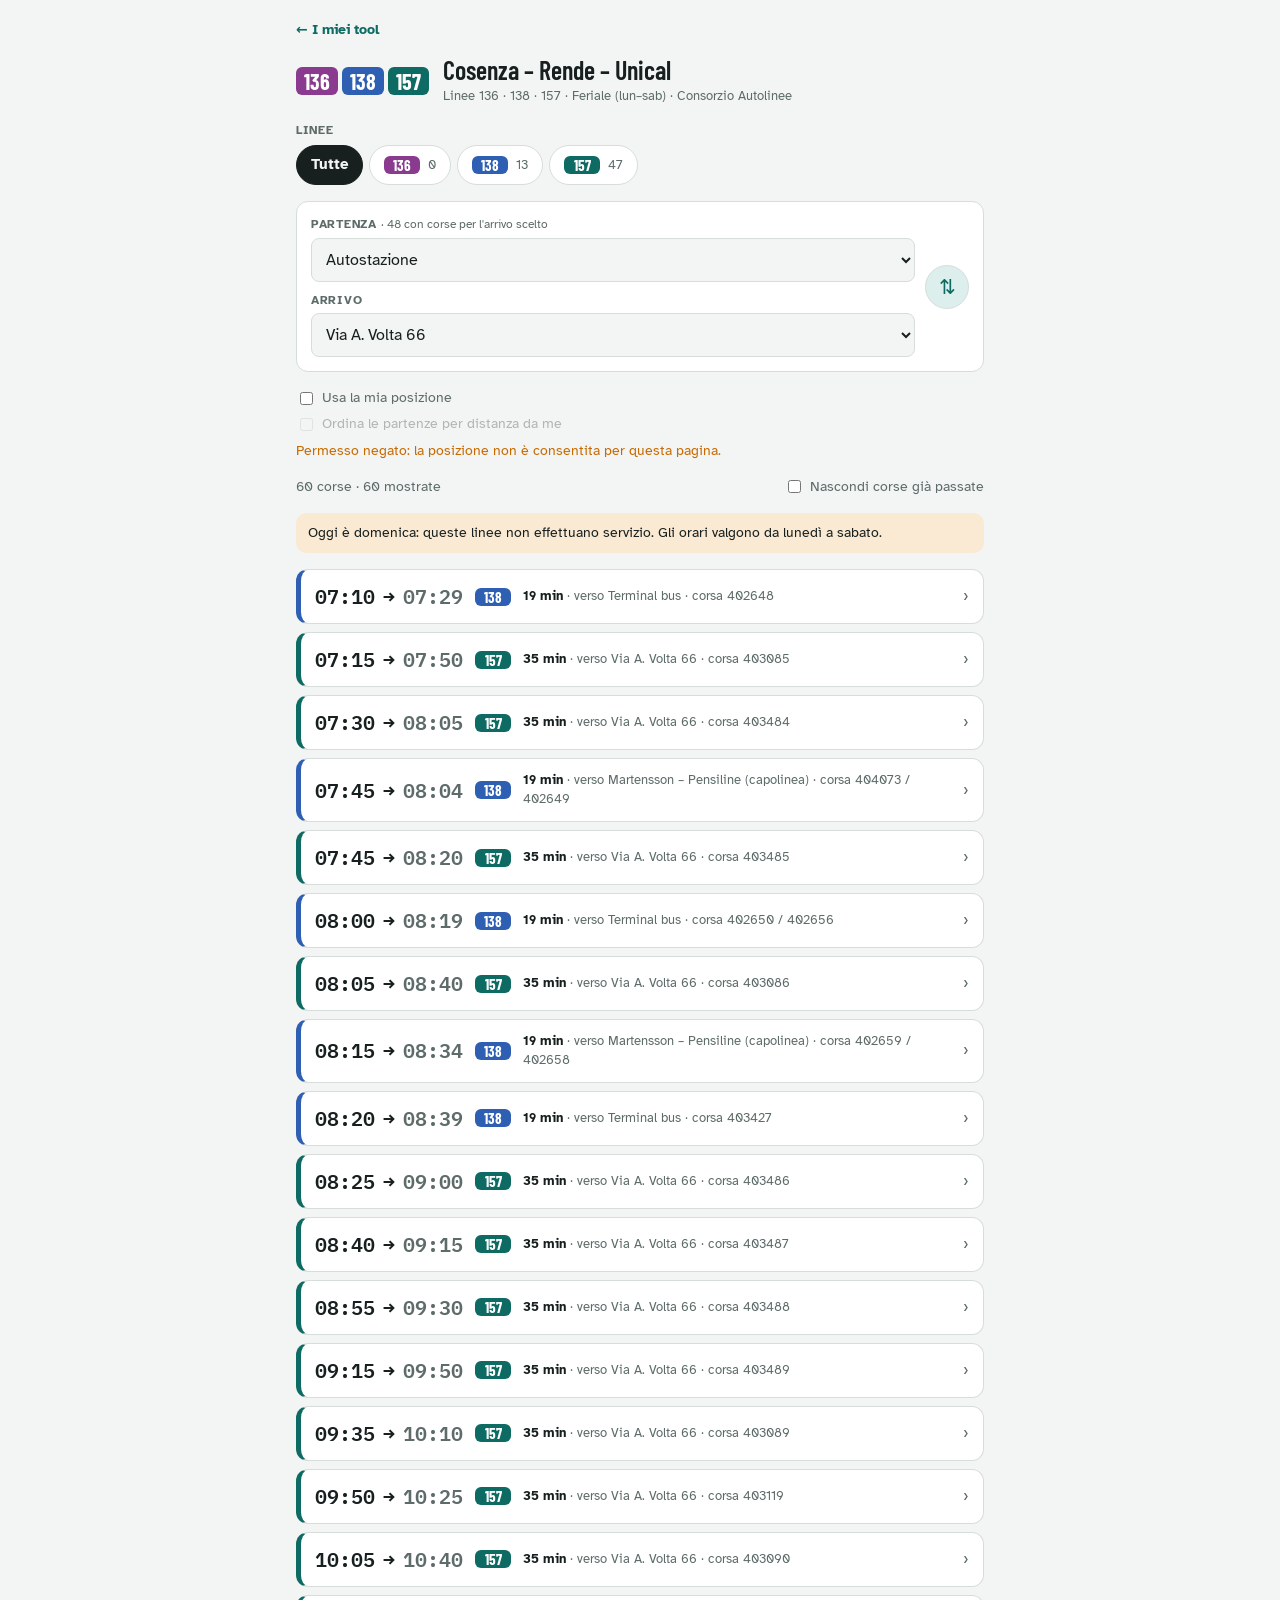
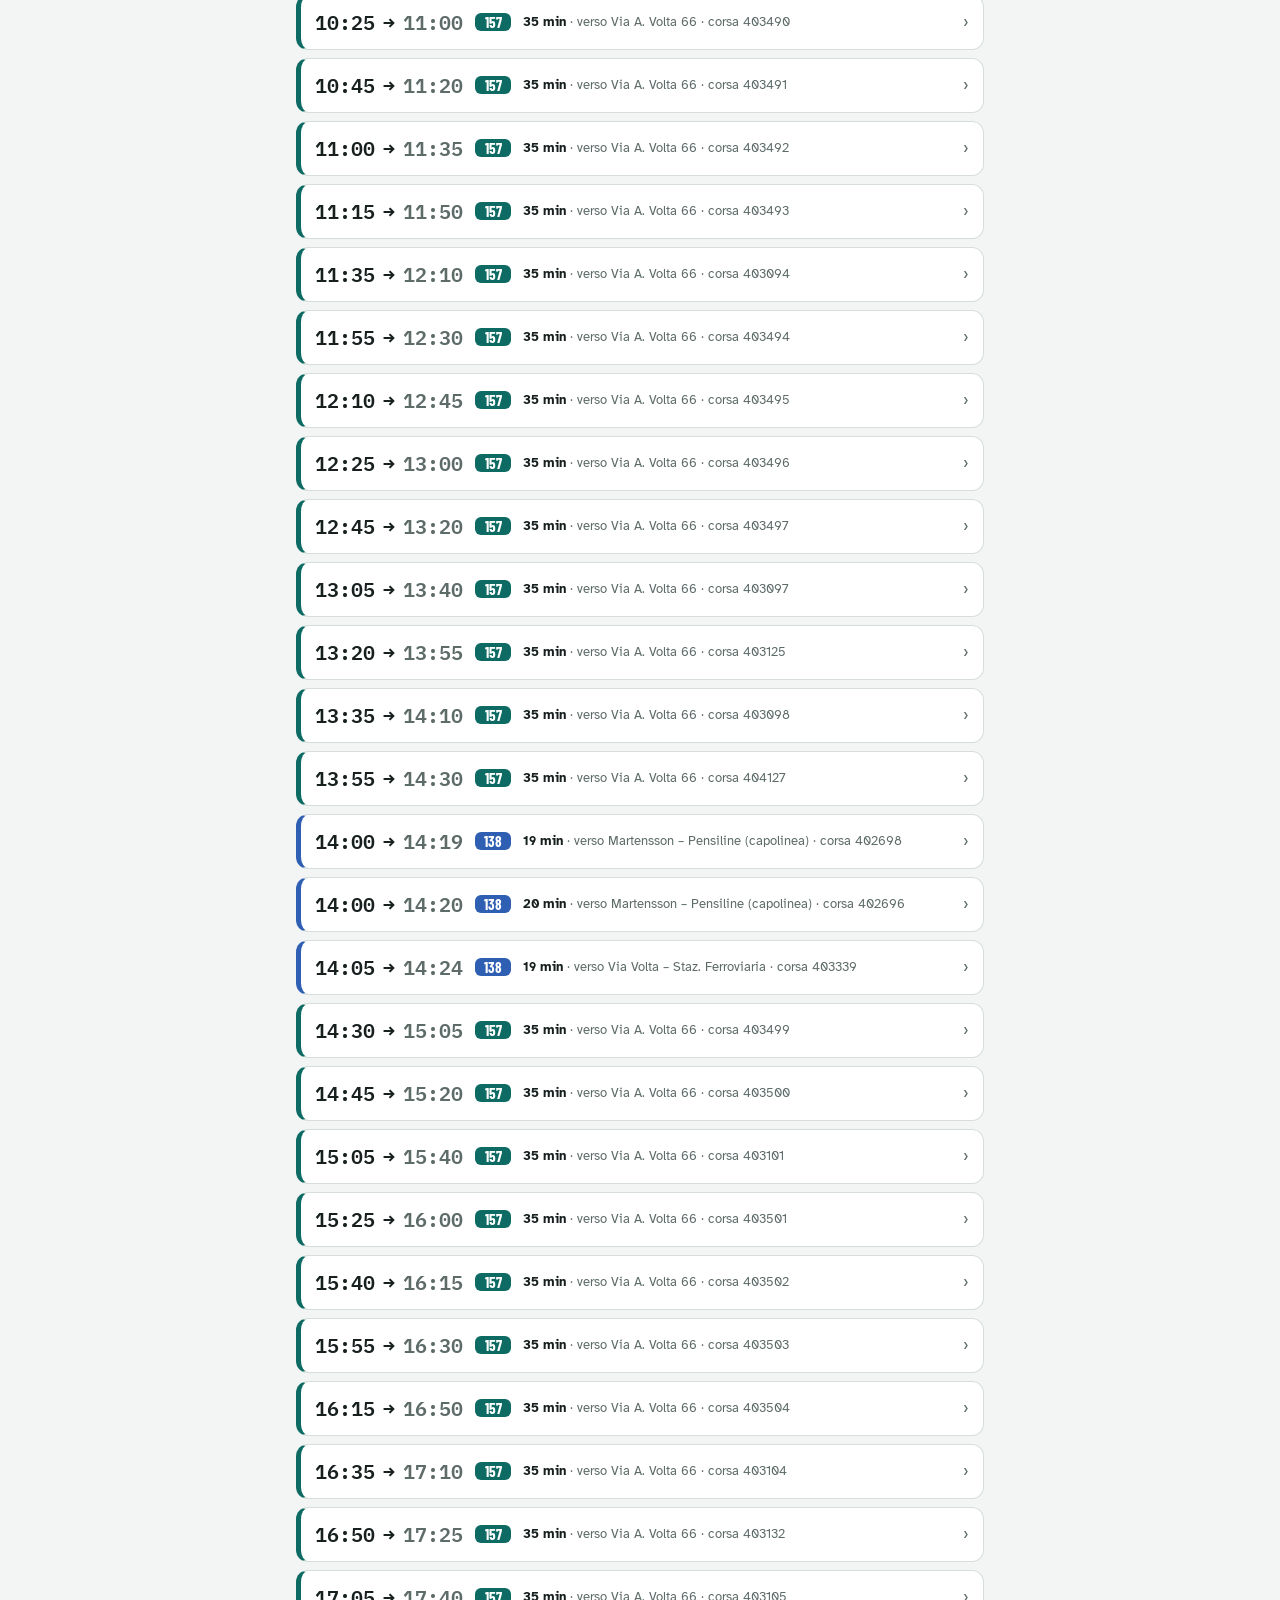
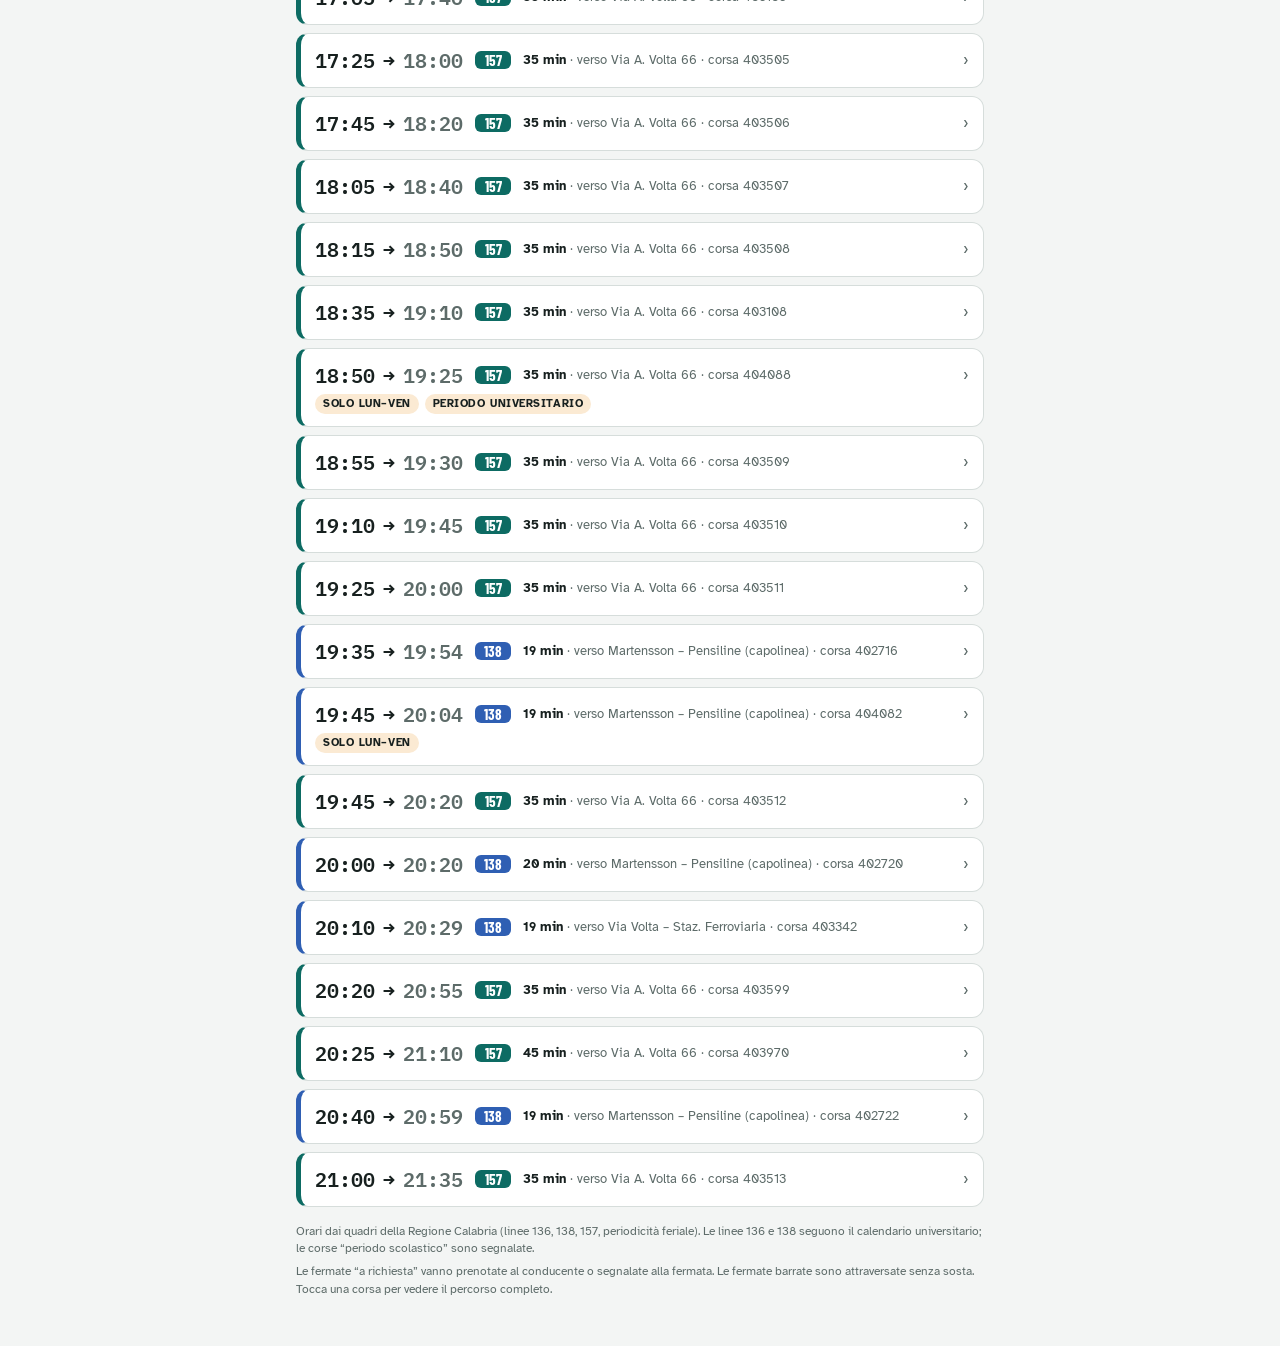
==== bus/index.html @ 1bef65ad "first bus app" ====
<!doctype html><html lang="it"><head><meta charset="utf-8"><meta name="viewport" content="width=device-width,initial-scale=1,viewport-fit=cover">
<title>Bus Cosenza–Rende</title>
<meta name="claude:viewport-fit-sides" content="cover">
<link rel="stylesheet" href="https://fonts.googleapis.com/css2?family=Barlow+Condensed:wght@500;600;700&family=Atkinson+Hyperlegible:wght@400;700&family=IBM+Plex+Mono:wght@500;600&display=swap">
<style>
/* Layout: palina di fermata — testata con badge linee, selettori, filtro linee, lista corse a righe espandibili in timeline */
:root{
  color-scheme:light;
  --bg:#f3f5f4; --surface:#ffffff; --fg:#17201f; --muted:#5d6b69; --line:#d6dddb;
  --accent:#0d6b63; --accent-soft:#dcefec; --signal:#c86a00; --signal-soft:#fbead3;
  --l157:#0d6b63; --l157-soft:#dcefec;
  --l138:#2f5fb3; --l138-soft:#e1e9f7;
  --l136:#8a3b8f; --l136-soft:#f2e3f2;
  --on-badge:#ffffff;
  --f-display:"Barlow Condensed","Arial Narrow",sans-serif;
  --f-body:"Atkinson Hyperlegible",system-ui,sans-serif;
  --f-time:"IBM Plex Mono",ui-monospace,monospace;
}
@media (prefers-color-scheme:dark){:root:not([data-theme="light"]){
  --bg:#0f1515; --surface:#172020; --fg:#e6eeec; --muted:#93a3a0; --line:#2a3735;
  --accent:#4fbfb2; --accent-soft:#16312e; --signal:#f0a24a; --signal-soft:#3a2a14;
  --l157:#4fbfb2; --l157-soft:#16312e; --l138:#7fa6ee; --l138-soft:#1a2740; --l136:#d48ad8; --l136-soft:#33203a;
  --on-badge:#0f1515; color-scheme:dark}}
:root[data-theme="dark"]{
  --bg:#0f1515; --surface:#172020; --fg:#e6eeec; --muted:#93a3a0; --line:#2a3735;
  --accent:#4fbfb2; --accent-soft:#16312e; --signal:#f0a24a; --signal-soft:#3a2a14;
  --l157:#4fbfb2; --l157-soft:#16312e; --l138:#7fa6ee; --l138-soft:#1a2740; --l136:#d48ad8; --l136-soft:#33203a;
  --on-badge:#0f1515; color-scheme:dark}
*{box-sizing:border-box}
html{scroll-padding-top:env(safe-area-inset-top,0px)}
body{margin:0;background:var(--bg);color:var(--fg);font-family:var(--f-body);font-size:16px;line-height:1.45;
  padding-top:env(safe-area-inset-top,0px);padding-bottom:env(safe-area-inset-bottom,0px)}
[hidden]{display:none!important}
.wrap{max-width:720px;margin:0 auto;padding-block:20px 48px;
  padding-left:max(16px,env(safe-area-inset-left,0px));padding-right:max(16px,env(safe-area-inset-right,0px));
  display:flex;flex-direction:column;gap:16px}
header{display:flex;gap:14px;align-items:center}
.badges{display:flex;gap:4px;flex-shrink:0}
.lb{font-family:var(--f-display);font-weight:700;color:var(--on-badge);border-radius:6px;line-height:1.2;display:inline-block;text-align:center}
.lb.big{font-size:22px;padding:1px 8px}
.lb.sm{font-size:15px;padding:0 6px;min-width:36px}
.lb[data-l="157"]{background:var(--l157)}.lb[data-l="138"]{background:var(--l138)}.lb[data-l="136"]{background:var(--l136)}
h1{font-family:var(--f-display);font-weight:600;font-size:26px;margin:0;line-height:1.1;text-wrap:balance}
.sub{color:var(--muted);font-size:13px;margin:2px 0 0}
.picker{background:var(--surface);border:1px solid var(--line);border-radius:12px;padding:14px;
  display:grid;grid-template-columns:1fr auto;gap:10px;align-items:end}
.field{display:flex;flex-direction:column;gap:4px;min-width:0}
.field label,.flabel{font-size:12px;text-transform:uppercase;letter-spacing:.06em;color:var(--muted);font-weight:700}
.hint{font-size:12px;color:var(--muted);text-transform:none;letter-spacing:0;font-weight:400}
select{font:inherit;font-size:16px;padding:10px;border-radius:8px;border:1px solid var(--line);background:var(--bg);color:var(--fg);width:100%;min-width:0}
#swap{grid-row:1 / span 2;grid-column:2;align-self:center;width:44px;height:44px;border-radius:50%;
  border:1px solid var(--line);background:var(--accent-soft);color:var(--accent);font-size:20px;cursor:pointer}
.lines{display:flex;flex-direction:column;gap:6px}
.chips{display:flex;gap:6px;flex-wrap:wrap}
.chip{font:inherit;font-size:15px;font-weight:700;cursor:pointer;border:1px solid var(--line);background:var(--surface);color:var(--fg);
  border-radius:99px;padding:6px 14px;display:inline-flex;gap:8px;align-items:center;min-height:40px}
.chip .n{font-weight:400;color:var(--muted);font-size:13px}
.chip .dotc{width:10px;height:10px;border-radius:50%}
.chip[aria-checked="true"]{border-color:var(--fg);background:var(--fg);color:var(--bg)}
.chip[aria-checked="true"] .n{color:inherit;opacity:.75}
.chip:disabled{opacity:.4;cursor:default}
button:focus-visible,select:focus-visible,.row:focus-visible{outline:2px solid var(--accent);outline-offset:2px}
.opts{display:flex;justify-content:space-between;align-items:center;gap:10px;flex-wrap:wrap;font-size:14px;color:var(--muted)}
.opts label{display:flex;gap:6px;align-items:center;cursor:pointer}
.notice{background:var(--signal-soft);color:var(--fg);border-radius:10px;padding:10px 12px;font-size:14px}
.list{display:flex;flex-direction:column;gap:8px}
.trip{background:var(--surface);border:1px solid var(--line);border-left-width:5px;border-radius:12px;overflow:hidden}
.trip[data-l="157"]{border-left-color:var(--l157)}.trip[data-l="138"]{border-left-color:var(--l138)}.trip[data-l="136"]{border-left-color:var(--l136)}
.trip.past,.trip.off{opacity:.55}
.trip.next{box-shadow:0 0 0 2px var(--signal)}
.row{all:unset;box-sizing:border-box;width:100%;cursor:pointer;display:grid;
  grid-template-columns:auto auto 1fr auto;gap:4px 12px;align-items:center;padding:12px 14px}
.times{font-family:var(--f-time);font-weight:600;font-size:20px;font-variant-numeric:tabular-nums;display:flex;gap:8px;align-items:center}
.times .arr{color:var(--muted)}
.meta{font-size:13px;color:var(--muted);min-width:0}
.meta b{color:var(--fg);font-weight:700}
.chev{color:var(--muted);transition:transform .2s}
.trip.open .chev{transform:rotate(90deg)}
.tags{grid-column:1 / -1;display:flex;gap:6px;flex-wrap:wrap}
.tag{font-size:11px;font-weight:700;text-transform:uppercase;letter-spacing:.05em;padding:2px 8px;border-radius:99px;background:var(--accent-soft);color:var(--accent)}
.tag.sig{background:var(--signal-soft);color:var(--signal)}
.tag.warn{background:var(--signal-soft);color:var(--fg)}
.route{border-top:1px solid var(--line);padding:10px 14px 14px;--lc:var(--accent)}
.rhead{display:flex;gap:8px;align-items:center;flex-wrap:wrap;font-size:13px;color:var(--muted);padding:4px 0 8px}
.rhead b{color:var(--fg)}
.seg[data-l="157"]{--lc:var(--l157)}.seg[data-l="138"]{--lc:var(--l138)}.seg[data-l="136"]{--lc:var(--l136)}
.stop{display:grid;grid-template-columns:52px 18px 1fr;gap:8px;align-items:center;font-size:14px;color:var(--muted)}
.stop .t{font-family:var(--f-time);font-variant-numeric:tabular-nums;text-align:right}
.stop .dot{position:relative;height:100%;min-height:28px}
.stop .dot::before{content:"";position:absolute;left:8px;top:0;bottom:0;width:2px;background:var(--line)}
.stop .dot::after{content:"";position:absolute;left:4px;top:50%;margin-top:-5px;width:10px;height:10px;border-radius:50%;background:var(--surface);border:2px solid var(--line);box-sizing:border-box}
.stop.in{color:var(--fg)}
.stop.in .dot::before{background:var(--lc)}
.stop.in .dot::after{border-color:var(--lc)}
.stop.end .dot::after{background:var(--lc)}
.stop.end{font-weight:700}
.stop.first .dot::before{top:50%}.stop.last .dot::before{bottom:50%}
.stop .req{font-size:11px;color:var(--muted);font-weight:400;margin-left:6px}
.stop.skip .nm{text-decoration:line-through}
.sep{font-size:12px;color:var(--signal);font-weight:700;text-transform:uppercase;letter-spacing:.05em;padding:10px 0 4px}
.empty{color:var(--muted);text-align:center;padding:24px 8px}
.opts.col{flex-direction:column;align-items:flex-start;gap:6px}
.opts label.dis{opacity:.45;cursor:default}
.loc{font-size:14px;color:var(--muted);display:flex;gap:8px;align-items:baseline;flex-wrap:wrap}
.loc b{color:var(--fg)}
.loc.err{color:var(--signal)}
.loc button{font:inherit;font-size:13px;border:1px solid var(--line);background:var(--surface);color:var(--accent);border-radius:99px;padding:2px 10px;cursor:pointer}
.ride-btn{font:inherit;font-size:14px;font-weight:700;cursor:pointer;border:1px solid var(--signal);background:var(--signal-soft);color:var(--fg);
  border-radius:8px;padding:8px 12px;margin:6px 0 4px;min-height:40px}
.ride{background:var(--surface);border:2px solid var(--signal);border-radius:12px;padding:14px;display:flex;flex-direction:column;gap:10px}
.ride-top{display:flex;justify-content:space-between;align-items:center;gap:10px}
.ride-top .ttl{font-size:12px;text-transform:uppercase;letter-spacing:.06em;color:var(--signal);font-weight:700}
.ride-top button{font:inherit;font-size:13px;border:1px solid var(--line);background:var(--bg);color:var(--fg);border-radius:99px;padding:4px 12px;cursor:pointer;min-height:32px}
.ride-next{display:flex;flex-direction:column;gap:2px}
.ride-next .lbl{font-size:13px;color:var(--muted)}
.ride-next .nm{font-family:var(--f-display);font-weight:700;font-size:30px;line-height:1.05;text-wrap:balance}
.ride-next .sub2{font-size:14px;color:var(--muted)}
.ride-next .sub2 b{color:var(--fg)}
.ride-src{font-size:12px;color:var(--muted)}
.stop.past{opacity:.45}
.stop.nx{color:var(--fg);font-weight:700}
.stop.nx .dot::after{background:var(--signal);border-color:var(--signal);width:14px;height:14px;left:2px;margin-top:-7px;box-shadow:0 0 0 4px var(--signal-soft)}
.stop.nx .t{color:var(--signal)}
.stop .here{font-size:11px;font-weight:700;color:var(--signal);margin-left:6px;text-transform:uppercase;letter-spacing:.05em}
a.home{font-size:14px;color:var(--accent);text-decoration:none;font-weight:700;align-self:flex-start}
footer{font-size:12px;color:var(--muted);display:flex;flex-direction:column;gap:6px}
footer p{margin:0}
@media (max-width:420px){header{flex-direction:column;align-items:flex-start;gap:8px}.lb.big{font-size:18px}h1{font-size:24px}.times{font-size:18px}.row{gap:4px 10px;grid-template-columns:auto 1fr auto}.row .lb{grid-column:1;grid-row:2;justify-self:start}.row .meta{grid-column:2 / -1;grid-row:2}}
@media (prefers-reduced-motion:reduce){.chev{transition:none}}
</style></head><body>

<div class="wrap">
  <a class="home" href="../">← I miei tool</a>
  <header>
    <div class="badges" aria-hidden="true"><span class="lb big" data-l="136">136</span><span class="lb big" data-l="138">138</span><span class="lb big" data-l="157">157</span></div>
    <div>
      <h1>Cosenza – Rende – Unical</h1>
      <p class="sub">Linee 136 · 138 · 157 · Feriale (lun–sab) · Consorzio Autolinee</p>
    </div>
  </header>

  <section id="ride" class="ride" hidden aria-live="polite"></section>

  <div class="lines">
    <span class="flabel" id="linesLbl">Linee</span>
    <div class="chips" id="chips" role="radiogroup" aria-labelledby="linesLbl"></div>
  </div>

  <div class="picker">
    <div class="field"><label for="from">Partenza <span class="hint" id="fromHint"></span></label><select id="from"></select></div>
    <button id="swap" type="button" aria-label="Inverti partenza e arrivo">⇅</button>
    <div class="field"><label for="to">Arrivo</label><select id="to"></select></div>
  </div>

  <div class="opts col">
    <label><input type="checkbox" id="useLoc"> Usa la mia posizione</label>
    <label id="sortLbl"><input type="checkbox" id="sortDist"> Ordina le partenze per distanza da me</label>
    <div id="loc" class="loc" hidden></div>
  </div>

  <div class="opts">
    <span id="count"></span>
    <label><input type="checkbox" id="hidePast"> Nascondi corse già passate</label>
  </div>
  <div id="notice" class="notice" hidden></div>
  <div id="list" class="list"></div>

  <footer>
    <p>Orari dai quadri della Regione Calabria (linee 136, 138, 157, periodicità feriale). Le linee 136 e 138 seguono il calendario universitario; le corse “periodo scolastico” sono segnalate.</p>
    <p>Le fermate “a richiesta” vanno prenotate al conducente o segnalate alla fermata. Le fermate barrate sono attraversate senza sosta. Tocca una corsa per vedere il percorso completo.</p>
  </footer>
</div>

<script>
const S={"aut":["Autostazione","Cosenza",0],"man":["Piazza Mancini","Cosenza",0],"fal":["Via Falcone 11","Cosenza",0],"ret":["Via Borsellino – ex Rettorato","Cosenza",0],"ip":["Via Borsellino – Staz. Serv. IP","Cosenza",0],"cos74":["Viale Cosmai 74","Cosenza",0],"farm":["Viale Cosmai – Farmacia Russo","Cosenza",0],"gdf":["Viale Cosmai – G.d.F.","Cosenza",1],"casrm":["Viale Cosmai – Casermette","Cosenza",1],"crati12":["Via Crati 12","Rende · Roges",0],"neto":["Via Valle del Neto 7","Rende · Roges",0],"kenn":["Viale Kennedy 114","Rende · Roges",0],"lenin":["Via N. Lenin 1C","Rende · Roges",1],"metro":["Metropolis","Rende · Roges",0],"genova":["Via Genova 7","Rende · Roges",1],"busento":["Via Busento 16","Rende · Roges",0],"robinson":["Via Crati – Parco Robinson","Rende · Roges",0],"res32":["Via della Resistenza 32","Rende · Commenda",0],"res96":["Via della Resistenza 96","Rende · Commenda",1],"res132":["Via della Resistenza 132","Rende · Commenda",0],"band":["Via F.lli Bandiera 84","Rende · Commenda",1],"bil":["Via C. Bilotta","Rende · Commenda",0],"pell":["Via S. Pellico","Rende · Commenda",0],"gram":["Via A. Gramsci 8","Rende · Commenda",0],"ver110":["Via G. Verdi 110","Rende · Commenda",1],"ver170":["Via G. Verdi 170","Rende · Commenda",1],"ver220":["Via G. Verdi 220","Rende · Commenda",0],"menot":["Via C. Menotti","Rende · Commenda",0],"minz":["Via Don Minzoni 78","Rende · Commenda",0],"minz2":["Via Don Minzoni 2","Rende · Commenda",1],"tennis":["Via Don Minzoni – Campi da tennis","Rende · Commenda",0],"ver248":["Via G. Verdi 248","Rende · Quattromiglia",1],"volta":["Via A. Volta 66","Rende · Quattromiglia",0],"ferr":["Via Volta – Staz. Ferroviaria","Rende · Quattromiglia",0],"poli":["Via L. Da Vinci – Poliambulatorio","Rende · Quattromiglia",0],"dv42":["Via L. Da Vinci 42","Rende · Quattromiglia",0],"giorc":["Villa Giorcelli","Rende · Quattromiglia",0],"erg":["Via Marconi – Staz. Serv. ERG","Rende · Quattromiglia",0],"marc81":["Via Marconi 81","Rende · Quattromiglia",0],"ros47":["Via Rossini 47","Rende · Quattromiglia",1],"ros60":["Via Rossini 60","Rende · Quattromiglia",1],"ros194":["Via Rossini 194","Rende · Quattromiglia",0],"baires":["C.da Tocci – Via Buenos Aires","Rende · Quattromiglia",1],"par1":["C.da Tocci – Via Parigi I","Rende · Quattromiglia",1],"par2":["C.da Tocci – Via Parigi II","Rende · Quattromiglia",1],"par3":["C.da Tocci – Via Parigi III","Rende · Quattromiglia",1],"sav":["Via A. Savinio – Pensiline","Rende · Unical",0],"term":["Terminal bus","Rende · Unical",0],"cubo":["Via delle Scienze – Cubo 1A","Rende · Unical",0],"dst":["Dip. Scienze della Terra","Rende · Unical",0],"ing":["Martensson – Dip. Ingegneria","Rende · Unical",0],"suolo":["Martensson – Dip. Difesa Suolo","Rende · Unical",0],"mart":["Martensson – Pensiline (capolinea)","Rende · Unical",0],"cus":["C.U.S.","Rende · Unical",1],"dehon":["Via Padre Leon Dehon","Rende · Unical",1]};
const RAW=[["157","403085","and","",435,"aut:0 man:5 fal:12 ret:13 ip:15 cos74:19 crati12:21 neto:23 kenn:24 res32:25 res96:26 ver110:30 ver170:31 ver220:32 volta:35"],
["157","403484","and","",450,"aut:0 man:5 fal:12 ret:13 ip:15 cos74:19 crati12:21 neto:23 kenn:24 res32:25 res96:26 ver110:30 ver170:31 ver220:32 volta:35"],
["157","403485","and","",465,"aut:0 man:5 fal:12 ret:13 ip:15 cos74:19 crati12:21 neto:23 kenn:24 res32:25 res96:26 ver110:30 ver170:31 ver220:32 volta:35"],
["157","403086","and","",485,"aut:0 man:5 fal:12 ret:13 ip:15 cos74:19 crati12:21 neto:23 kenn:24 res32:25 res96:26 ver110:30 ver170:31 ver220:32 volta:35"],
["157","403486","and","",505,"aut:0 man:5 fal:12 ret:13 ip:15 cos74:19 crati12:21 neto:23 kenn:24 res32:25 res96:26 ver110:30 ver170:31 ver220:32 volta:35"],
["157","403487","and","",520,"aut:0 man:5 fal:12 ret:13 ip:15 cos74:19 crati12:21 neto:23 kenn:24 res32:25 res96:26 ver110:30 ver170:31 ver220:32 volta:35"],
["157","403488","and","",535,"aut:0 man:5 fal:12 ret:13 ip:15 cos74:19 crati12:21 neto:23 kenn:24 res32:25 res96:26 ver110:30 ver170:31 ver220:32 volta:35"],
["157","403489","and","",555,"aut:0 man:10 fal:12 ret:13 ip:18 cos74:19 crati12:21 neto:23 kenn:25 res32:25 res96:29 ver110:30 ver170:31 ver220:32 volta:35"],
["157","403089","and","",575,"aut:0 man:10 fal:12 ret:13 ip:18 cos74:19 crati12:21 neto:23 kenn:25 res32:25 res96:29 ver110:30 ver170:31 ver220:32 volta:35"],
["157","403119","and","",590,"aut:0 man:10 fal:12 ret:13 ip:18 cos74:19 crati12:21 neto:23 kenn:25 res32:25 res96:29 ver110:30 ver170:31 ver220:32 volta:35"],
["157","403090","and","",605,"aut:0 man:10 fal:12 ret:13 ip:18 cos74:19 crati12:21 neto:23 kenn:25 res32:25 res96:29 ver110:30 ver170:31 ver220:32 volta:35"],
["157","403490","and","",625,"aut:0 man:5 fal:12 ret:13 ip:15 cos74:19 crati12:21 neto:23 kenn:24 res32:25 res96:26 ver110:30 ver170:31 ver220:32 volta:35"],
["157","403491","and","",645,"aut:0 man:5 fal:12 ret:13 ip:15 cos74:19 crati12:21 neto:23 kenn:24 res32:25 res96:26 ver110:30 ver170:31 ver220:32 volta:35"],
["157","403492","and","",660,"aut:0 man:5 fal:12 ret:13 ip:15 cos74:19 crati12:21 neto:23 kenn:24 res32:25 res96:26 ver110:30 ver170:31 ver220:32 volta:35"],
["157","403493","and","",675,"aut:0 man:5 fal:12 ret:13 ip:15 cos74:19 crati12:21 neto:23 kenn:24 res32:25 res96:26 ver110:30 ver170:31 ver220:32 volta:35"],
["157","403094","and","",695,"aut:0 man:5 fal:12 ret:13 ip:15 cos74:19 crati12:21 neto:23 kenn:24 res32:25 res96:26 ver110:30 ver170:31 ver220:32 volta:35"],
["157","403494","and","",715,"aut:0 man:5 fal:12 ret:13 ip:15 cos74:19 crati12:21 neto:23 kenn:24 res32:25 res96:26 ver110:30 ver170:31 ver220:32 volta:35"],
["157","403495","and","",730,"aut:0 man:5 fal:12 ret:13 ip:15 cos74:19 crati12:21 neto:23 kenn:24 res32:25 res96:26 ver110:30 ver170:31 ver220:32 volta:35"],
["157","403496","and","",745,"aut:0 man:5 fal:12 ret:13 ip:15 cos74:19 crati12:21 neto:23 kenn:24 res32:25 res96:26 ver110:30 ver170:31 ver220:32 volta:35"],
["157","403497","and","",765,"aut:0 man:5 fal:12 ret:13 ip:15 cos74:19 crati12:21 neto:23 kenn:24 res32:25 res96:26 ver110:30 ver170:31 ver220:32 volta:35"],
["157","403097","and","",785,"aut:0 man:5 fal:12 ret:13 ip:15 cos74:19 crati12:21 neto:23 kenn:24 res32:25 res96:26 ver110:30 ver170:31 ver220:32 volta:35"],
["157","403125","and","",800,"aut:0 man:5 fal:12 ret:13 ip:15 cos74:19 crati12:21 neto:23 kenn:24 res32:25 res96:26 ver110:30 ver170:31 ver220:32 volta:35"],
["157","403098","and","",815,"aut:0 man:5 fal:12 ret:13 ip:15 cos74:19 crati12:21 neto:23 kenn:24 res32:25 res96:26 ver110:30 ver170:31 ver220:32 volta:35"],
["157","404127","and","",835,"aut:0 man:5 fal:12 ret:13 ip:15 cos74:19 crati12:21 neto:23 kenn:24 res32:25 res96:26 ver110:30 ver170:31 ver220:32 volta:35"],
["157","403499","and","",870,"aut:0 man:5 fal:12 ret:13 ip:15 cos74:19 crati12:21 neto:23 kenn:24 res32:25 res96:26 ver110:30 ver170:31 ver220:32 volta:35"],
["157","403500","and","",885,"aut:0 man:5 fal:12 ret:13 ip:15 cos74:19 crati12:21 neto:23 kenn:24 res32:25 res96:26 ver110:30 ver170:31 ver220:32 volta:35"],
["157","403101","and","",905,"aut:0 man:5 fal:12 ret:13 ip:15 cos74:19 crati12:21 neto:23 kenn:24 res32:25 res96:26 ver110:30 ver170:31 ver220:32 volta:35"],
["157","403501","and","",925,"aut:0 man:5 fal:12 ret:13 ip:15 cos74:19 crati12:21 neto:23 kenn:24 res32:25 res96:26 ver110:30 ver170:31 ver220:32 volta:35"],
["157","403502","and","",940,"aut:0 man:5 fal:12 ret:13 ip:15 cos74:19 crati12:21 neto:23 kenn:24 res32:25 res96:26 ver110:30 ver170:31 ver220:32 volta:35"],
["157","403503","and","",955,"aut:0 man:5 fal:12 ret:13 ip:15 cos74:19 crati12:21 neto:23 kenn:24 res32:25 res96:26 ver110:30 ver170:31 ver220:32 volta:35"],
["157","403504","and","",975,"aut:0 man:5 fal:12 ret:13 ip:15 cos74:19 crati12:21 neto:23 kenn:24 res32:25 res96:26 ver110:30 ver170:31 ver220:32 volta:35"],
["157","403104","and","",995,"aut:0 man:5 fal:12 ret:13 ip:15 cos74:19 crati12:21 neto:23 kenn:24 res32:25 res96:26 ver110:30 ver170:31 ver220:32 volta:35"],
["157","403132","and","",1010,"aut:0 man:5 fal:12 ret:13 ip:15 cos74:19 crati12:21 neto:23 kenn:24 res32:25 res96:26 ver110:30 ver170:31 ver220:32 volta:35"],
["157","403105","and","",1025,"aut:0 man:5 fal:12 ret:13 ip:15 cos74:19 crati12:21 neto:23 kenn:24 res32:25 res96:26 ver110:30 ver170:31 ver220:32 volta:35"],
["157","403505","and","",1045,"aut:0 man:5 fal:12 ret:13 ip:15 cos74:19 crati12:21 neto:23 kenn:24 res32:25 res96:26 ver110:30 ver170:31 ver220:32 volta:35"],
["157","403506","and","",1065,"aut:0 man:5 fal:12 ret:13 ip:15 cos74:19 crati12:21 neto:23 kenn:24 res32:25 res96:26 ver110:30 ver170:31 ver220:32 volta:35"],
["157","403507","and","",1085,"aut:0 man:5 fal:12 ret:13 ip:15 cos74:19 crati12:21 neto:23 kenn:24 res32:25 res96:26 ver110:30 ver170:31 ver220:32 volta:35"],
["157","403508","and","",1095,"aut:0 man:5 fal:12 ret:13 ip:15 cos74:19 crati12:21 neto:23 kenn:24 res32:25 res96:26 ver110:30 ver170:31 ver220:32 volta:35"],
["157","403108","and","",1115,"aut:0 man:5 fal:12 ret:13 ip:15 cos74:19 crati12:21 neto:23 kenn:24 res32:25 res96:26 ver110:30 ver170:31 ver220:32 volta:35"],
["157","404088","and","FU",1130,"aut:0 man:5 fal:12 ret:13 ip:15 cos74:19 crati12:21 neto:23 kenn:24 res32:25 res96:26 ver110:30 ver170:31 ver220:32 volta:35"],
["157","403509","and","",1135,"aut:0 man:5 fal:12 ret:13 ip:15 cos74:19 crati12:21 neto:23 kenn:24 res32:25 res96:26 ver110:30 ver170:31 ver220:32 volta:35"],
["157","403510","and","",1150,"aut:0 man:5 fal:12 ret:13 ip:15 cos74:19 crati12:21 neto:23 kenn:24 res32:25 res96:26 ver110:30 ver170:31 ver220:32 volta:35"],
["157","403511","and","",1165,"aut:0 man:5 fal:12 ret:13 ip:15 cos74:19 crati12:21 neto:23 kenn:24 res32:25 res96:26 ver110:30 ver170:31 ver220:32 volta:35"],
["157","403512","and","",1185,"aut:0 man:5 fal:12 ret:13 ip:15 cos74:19 crati12:21 neto:23 kenn:24 res32:25 res96:26 ver110:30 ver170:31 ver220:32 volta:35"],
["157","403599","and","",1220,"aut:0 man:5 fal:12 ret:13 ip:15 cos74:19 crati12:21 neto:23 kenn:24 res32:25 res96:26 ver110:30 ver170:31 ver220:32 volta:35"],
["157","403970","and","",1225,"aut:0 man:15 fal:22 ret:23 ip:25 cos74:29 crati12:31 neto:33 kenn:34 res32:35 res96:36 ver110:40 ver170:41 ver220:42 volta:45"],
["157","403513","and","",1260,"aut:0 man:5 fal:12 ret:13 ip:15 cos74:19 crati12:21 neto:23 kenn:24 res32:25 res96:26 ver110:30 ver170:31 ver220:32 volta:35"],
["157","403543","rit","",410,"volta:0 ferr:1 poli:2 dv42:4 ros47:5 ros60:7 ros194:8 menot:11 minz:12 lenin:13 metro:14 genova:15 busento:16 robinson:17 farm:18 gdf:19 casrm:20 ip:20 ret:22 fal:23 aut:25"],
["157","404086","rit","",415,"volta:0 ferr:1 poli:2 dv42:4 ros47:6 baires:7 par1:8 par2:9 par3:10 ros60:13 ros194:15 menot:18 minz:19 lenin:20 metro:22 genova:24 busento:25 robinson:25 farm:27 gdf:28 casrm:29 ip:30 ret:31 fal:32 aut:35"],
["157","403206","rit","",430,"volta:0 ferr:1 poli:2 dv42:4 ros47:6 baires:7 par1:8 par2:9 par3:10 ros60:13 ros194:15 menot:18 minz:19 lenin:20 metro:22 genova:24 busento:25 robinson:25 farm:27 gdf:28 casrm:29 ip:30 ret:31 fal:32 aut:35"],
["157","403179","rit","",450,"volta:0 ferr:1 poli:2 dv42:4 ros47:6 baires:7 par1:8 par2:9 par3:10 ros60:13 ros194:15 menot:18 minz:19 lenin:20 metro:22 genova:24 busento:25 robinson:25 farm:27 gdf:28 casrm:29 ip:30 ret:31 fal:32 aut:35"],
["157","403514","rit","",470,"volta:0 ferr:1 poli:2 dv42:4 ros47:6 baires:7 par1:8 par2:9 par3:10 ros60:13 ros194:15 menot:18 minz:19 lenin:20 metro:22 genova:24 busento:25 robinson:25 farm:27 gdf:28 casrm:29 ip:30 ret:31 fal:32 aut:35"],
["157","403515","rit","",485,"volta:0 ferr:1 poli:2 dv42:4 ros47:6 baires:7 par1:8 par2:9 par3:10 ros60:13 ros194:15 menot:18 minz:19 lenin:20 metro:22 genova:24 busento:25 robinson:25 farm:27 gdf:28 casrm:29 ip:30 ret:31 fal:32 aut:35"],
["157","403516","rit","",500,"volta:0 ferr:1 poli:2 dv42:4 ros47:6 baires:7 par1:8 par2:9 par3:10 ros60:13 ros194:15 menot:18 minz:19 lenin:20 metro:22 genova:24 busento:25 robinson:25 farm:27 gdf:28 casrm:29 ip:30 ret:31 fal:32 aut:35"],
["157","403517","rit","",520,"volta:0 ferr:1 poli:2 dv42:4 ros47:6 baires:7 par1:8 par2:9 par3:10 ros60:13 ros194:15 menot:18 minz:19 lenin:20 metro:22 genova:24 busento:25 robinson:25 farm:27 gdf:28 casrm:29 ip:30 ret:31 fal:32 aut:35"],
["157","403182","rit","",540,"volta:0 ferr:1 poli:2 dv42:4 ros47:6 baires:7 par1:8 par2:9 par3:10 ros60:13 ros194:15 menot:18 minz:19 lenin:20 metro:22 genova:24 busento:25 robinson:25 farm:27 gdf:28 casrm:29 ip:30 ret:31 fal:32 aut:35"],
["157","403210","rit","",555,"volta:0 ferr:1 poli:2 dv42:4 ros47:6 baires:7 par1:8 par2:9 par3:10 ros60:13 ros194:15 menot:18 minz:19 lenin:20 metro:22 genova:24 busento:25 robinson:25 farm:27 gdf:28 casrm:29 ip:30 ret:31 fal:32 aut:35"],
["157","403183","rit","",570,"volta:0 ferr:1 poli:2 dv42:4 ros47:6 baires:7 par1:8 par2:9 par3:10 ros60:13 ros194:15 menot:18 minz:19 lenin:20 metro:22 genova:24 busento:25 robinson:25 farm:27 gdf:28 casrm:29 ip:30 ret:31 fal:32 aut:35"],
["157","403518","rit","",590,"volta:0 ferr:1 poli:2 dv42:4 ros47:6 baires:7 par1:8 par2:9 par3:10 ros60:13 ros194:15 menot:18 minz:19 lenin:20 metro:22 genova:24 busento:25 robinson:25 farm:27 gdf:28 casrm:29 ip:30 ret:31 fal:32 aut:35"],
["157","403519","rit","",610,"volta:0 ferr:1 poli:2 dv42:4 ros47:6 baires:7 par1:8 par2:9 par3:10 ros60:13 ros194:15 menot:18 minz:19 lenin:20 metro:22 genova:24 busento:25 robinson:25 farm:27 gdf:28 casrm:29 ip:30 ret:31 fal:32 aut:35"],
["157","403520","rit","",625,"volta:0 ferr:1 poli:2 dv42:4 ros47:6 baires:7 par1:8 par2:9 par3:10 ros60:13 ros194:15 menot:18 minz:19 lenin:20 metro:22 genova:24 busento:25 robinson:25 farm:27 gdf:28 casrm:29 ip:30 ret:31 fal:32 aut:35"],
["157","403521","rit","",640,"volta:0 ferr:1 poli:2 dv42:4 ros47:6 baires:7 par1:8 par2:9 par3:10 ros60:13 ros194:15 menot:18 minz:19 lenin:20 metro:22 genova:24 busento:25 robinson:25 farm:27 gdf:28 casrm:29 ip:30 ret:31 fal:32 aut:35"],
["157","403186","rit","",660,"volta:0 ferr:1 poli:2 dv42:4 ros47:6 baires:7 par1:8 par2:9 par3:10 ros60:13 ros194:15 menot:18 minz:19 lenin:20 metro:22 genova:24 busento:25 robinson:25 farm:27 gdf:28 casrm:29 ip:30 ret:31 fal:32 aut:35"],
["157","403522","rit","",680,"volta:0 ferr:1 poli:2 dv42:4 ros47:6 baires:7 par1:8 par2:9 par3:10 ros60:13 ros194:15 menot:18 minz:19 lenin:20 metro:22 genova:24 busento:25 robinson:25 farm:27 gdf:28 casrm:29 ip:30 ret:31 fal:32 aut:35"],
["157","403523","rit","",695,"volta:0 ferr:1 poli:2 dv42:4 ros47:6 baires:7 par1:8 par2:9 par3:10 ros60:13 ros194:15 menot:18 minz:19 lenin:20 metro:22 genova:24 busento:25 robinson:25 farm:27 gdf:28 casrm:29 ip:30 ret:31 fal:32 aut:35"],
["157","403524","rit","",710,"volta:0 ferr:1 poli:2 dv42:4 ros47:6 baires:7 par1:8 par2:9 par3:10 ros60:13 ros194:15 menot:18 minz:19 lenin:20 metro:22 genova:24 busento:25 robinson:25 farm:27 gdf:28 casrm:29 ip:30 ret:31 fal:32 aut:35"],
["157","403525","rit","",730,"volta:0 ferr:1 poli:2 dv42:4 ros47:6 baires:7 par1:8 par2:9 par3:10 ros60:13 ros194:15 menot:18 minz:19 lenin:20 metro:22 genova:24 busento:25 robinson:25 farm:27 gdf:28 casrm:29 ip:30 ret:31 fal:32 aut:35"],
["157","403954","rit","",750,"volta:0 ferr:1 poli:2 dv42:4 ros47:6 baires:7 par1:8 par2:9 par3:10 ros60:13 ros194:15 menot:18 minz:19 lenin:20 metro:22 genova:24 busento:25 robinson:25 farm:27 gdf:28 casrm:29 ip:30 ret:31 fal:32 aut:35"],
["157","404087","rit","",765,"volta:0 ferr:1 poli:2 dv42:4 ros47:6 baires:7 par1:8 par2:9 par3:10 ros60:13 ros194:15 menot:18 minz:19 lenin:20 metro:22 genova:24 busento:25 robinson:25 farm:27 gdf:28 casrm:29 ip:30 ret:31 fal:32 aut:35"],
["157","403190","rit","",780,"volta:0 ferr:1 poli:2 dv42:4 ros47:6 baires:7 par1:8 par2:9 par3:10 ros60:13 ros194:15 menot:18 minz:19 lenin:20 metro:22 genova:24 busento:25 robinson:25 farm:27 gdf:28 casrm:29 ip:30 ret:31 fal:32 aut:35"],
["157","403527","rit","",800,"volta:0 ferr:1 poli:2 dv42:4 ros47:6 baires:7 par1:8 par2:9 par3:10 ros60:13 ros194:15 menot:18 minz:19 lenin:20 metro:22 genova:24 busento:25 robinson:25 farm:27 gdf:28 casrm:29 ip:30 ret:31 fal:32 aut:35"],
["157","403526","rit","",820,"volta:0 ferr:1 poli:2 dv42:4 ros47:6 baires:7 par1:8 par2:9 par3:10 ros60:13 ros194:15 menot:18 minz:19 lenin:20 metro:22 genova:24 busento:25 robinson:25 farm:27 gdf:28 casrm:29 ip:30 ret:31 fal:32 aut:35"],
["157","403529","rit","",835,"volta:0 ferr:1 poli:2 dv42:4 ros47:6 baires:7 par1:8 par2:9 par3:10 ros60:13 ros194:15 menot:18 minz:19 lenin:20 metro:22 genova:24 busento:25 robinson:25 farm:27 gdf:28 casrm:29 ip:30 ret:31 fal:32 aut:35"],
["157","403530","rit","",850,"volta:0 ferr:1 poli:2 dv42:4 ros47:6 baires:7 par1:8 par2:9 par3:10 ros60:13 ros194:15 menot:18 minz:19 lenin:20 metro:22 genova:24 busento:25 robinson:25 farm:27 gdf:28 casrm:29 ip:30 ret:31 fal:32 aut:35"],
["157","403193","rit","",870,"volta:0 ferr:1 poli:2 dv42:4 ros47:6 baires:7 par1:8 par2:9 par3:10 ros60:13 ros194:15 menot:18 minz:19 lenin:20 metro:22 genova:24 busento:25 robinson:25 farm:27 gdf:28 casrm:29 ip:30 ret:31 fal:32 aut:35"],
["157","403531","rit","",890,"volta:0 ferr:1 poli:2 dv42:4 ros47:6 baires:7 par1:8 par2:9 par3:10 ros60:13 ros194:15 menot:18 minz:19 lenin:20 metro:22 genova:24 busento:25 robinson:25 farm:27 gdf:28 casrm:29 ip:30 ret:31 fal:32 aut:35"],
["157","403532","rit","",905,"volta:0 ferr:1 poli:2 dv42:4 ros47:6 baires:7 par1:8 par2:9 par3:10 ros60:13 ros194:15 menot:18 minz:19 lenin:20 metro:22 genova:24 busento:25 robinson:25 farm:27 gdf:28 casrm:29 ip:30 ret:31 fal:32 aut:35"],
["157","403533","rit","",920,"volta:0 ferr:1 poli:2 dv42:4 ros47:6 baires:7 par1:8 par2:9 par3:10 ros60:13 ros194:15 menot:18 minz:19 lenin:20 metro:22 genova:24 busento:25 robinson:25 farm:27 gdf:28 casrm:29 ip:30 ret:31 fal:32 aut:35"],
["157","403534","rit","",940,"volta:0 ferr:1 poli:2 dv42:4 ros47:6 baires:7 par1:8 par2:9 par3:10 ros60:13 ros194:15 menot:18 minz:19 lenin:20 metro:22 genova:24 busento:25 robinson:25 farm:27 gdf:28 casrm:29 ip:30 ret:31 fal:32 aut:35"],
["157","403196","rit","",960,"volta:0 ferr:1 poli:2 dv42:4 ros47:6 baires:7 par1:8 par2:9 par3:10 ros60:13 ros194:15 menot:18 minz:19 lenin:20 metro:22 genova:24 busento:25 robinson:25 farm:27 gdf:28 casrm:29 ip:30 ret:31 fal:32 aut:35"],
["157","403224","rit","",975,"volta:0 ferr:1 poli:2 dv42:4 ros47:6 baires:7 par1:8 par2:9 par3:10 ros60:13 ros194:15 menot:18 minz:19 lenin:20 metro:22 genova:24 busento:25 robinson:25 farm:27 gdf:28 casrm:29 ip:30 ret:31 fal:32 aut:35"],
["157","403197","rit","",990,"volta:0 ferr:1 poli:2 dv42:4 ros47:6 baires:7 par1:8 par2:9 par3:10 ros60:13 ros194:15 menot:18 minz:19 lenin:20 metro:22 genova:24 busento:25 robinson:25 farm:27 gdf:28 casrm:29 ip:30 ret:31 fal:32 aut:35"],
["157","403535","rit","",1010,"volta:0 ferr:1 poli:2 dv42:4 ros47:6 baires:7 par1:8 par2:9 par3:10 ros60:13 ros194:15 menot:18 minz:19 lenin:20 metro:22 genova:24 busento:25 robinson:25 farm:27 gdf:28 casrm:29 ip:30 ret:31 fal:32 aut:35"],
["157","403536","rit","",1030,"volta:0 ferr:1 poli:2 dv42:4 ros47:6 baires:7 par1:8 par2:9 par3:10 ros60:13 ros194:15 menot:18 minz:19 lenin:20 metro:22 genova:24 busento:25 robinson:25 farm:27 gdf:28 casrm:29 ip:30 ret:31 fal:32 aut:35"],
["157","403537","rit","",1045,"volta:0 ferr:1 poli:2 dv42:4 ros47:6 baires:7 par1:8 par2:9 par3:10 ros60:13 ros194:15 menot:18 minz:19 lenin:20 metro:22 genova:24 busento:25 robinson:25 farm:27 gdf:28 casrm:29 ip:30 ret:31 fal:32 aut:35"],
["157","403538","rit","",1060,"volta:0 ferr:1 poli:2 dv42:4 ros47:6 baires:7 par1:8 par2:9 par3:10 ros60:13 ros194:15 menot:18 minz:19 lenin:20 metro:22 genova:24 busento:25 robinson:25 farm:27 gdf:28 casrm:29 ip:30 ret:31 fal:32 aut:35"],
["157","403200","rit","",1080,"volta:0 ferr:1 poli:2 dv42:4 ros47:6 baires:7 par1:8 par2:9 par3:10 ros60:13 ros194:15 menot:18 minz:19 lenin:20 metro:22 genova:24 busento:25 robinson:25 farm:27 gdf:28 casrm:29 ip:30 ret:31 fal:32 aut:35"],
["157","403539","rit","",1100,"volta:0 ferr:1 poli:2 dv42:4 ros47:6 baires:7 par1:8 par2:9 par3:10 ros60:13 ros194:15 menot:18 minz:19 lenin:20 metro:22 genova:24 busento:25 robinson:25 farm:27 gdf:28 casrm:29 ip:30 ret:31 fal:32 aut:35"],
["157","403540","rit","",1120,"volta:0 ferr:1 poli:2 dv42:4 ros47:6 baires:7 par1:8 par2:9 par3:10 ros60:13 ros194:15 menot:18 minz:19 lenin:20 metro:22 genova:24 busento:25 robinson:25 farm:27 gdf:28 casrm:29 ip:30 ret:31 fal:32 aut:35"],
["157","403541","rit","",1130,"volta:0 ferr:1 poli:2 dv42:4 ros47:6 baires:7 par1:8 par2:9 par3:10 ros60:13 ros194:15 menot:18 minz:19 lenin:20 metro:22 genova:24 busento:25 robinson:25 farm:27 gdf:28 casrm:29 ip:30 ret:31 fal:32 aut:35"],
["157","403542","rit","",1150,"volta:0 ferr:1 poli:2 dv42:4 ros47:6 baires:7 par1:8 par2:9 par3:10 ros60:13 ros194:15 menot:18 minz:19 lenin:20 metro:22 genova:24 busento:25 robinson:25 farm:27 gdf:28 casrm:29 ip:30 ret:31 fal:32 aut:35"],
["157","403544","rit","",1170,"volta:0 ferr:1 poli:2 dv42:4 ros47:5 ros60:7 ros194:8 menot:11 minz:12 lenin:13 metro:14 genova:15 busento:16 robinson:17 farm:18 gdf:19 casrm:20 ip:20 ret:22 fal:23 aut:25"],
["157","403231","rit","",1185,"volta:0 ferr:1 poli:2 dv42:4 ros47:6 baires:7 par1:8 par2:9 par3:10 ros60:13 ros194:15 menot:18 minz:19 lenin:20 metro:22 genova:24 busento:25 robinson:25 farm:27 gdf:28 casrm:29 ip:30 ret:31 fal:32 aut:35"],
["157","403204","rit","",1200,"volta:0 ferr:1 poli:2 dv42:4 ros47:6 baires:7 par1:8 par2:9 par3:10 ros60:13 ros194:15 menot:18 minz:19 lenin:20 metro:22 genova:24 busento:25 robinson:25 farm:27 gdf:28 casrm:29 ip:30 ret:31 fal:32 aut:35"],
["157","403528","rit","",1225,"volta:0 ferr:1 poli:2 dv42:4 ros47:6 baires:7 par1:8 par2:9 par3:10 ros60:13 ros194:15 menot:18 minz:19 lenin:20 metro:22 genova:24 busento:25 robinson:25 farm:27 gdf:28 casrm:29 ip:30 ret:31 fal:32 aut:35"],
["138","402648","and","",430,"aut:0 fal:3 ret:4 ip:5 cos74:8 crati12:9 neto:11 kenn:11 res32:12 ver110:15 ver170:16 ver220:17 ver248:18 volta:19 ferr:20 poli:21 giorc:22 erg:23 sav:29 term:30"],
["138","402652","and","",448,"aut fal:0 ret:1 ip:2 cos74:5 crati12:7 neto kenn:8 res32:10 ver110:13 ver170 ver220:15 ver248:15 volta:16 ferr:17 poli:18 giorc:19 erg:21 sav:27 cubo:28 dst:29 ing:31 suolo:31 mart:32"],
["138","404073","and","F",465,"aut:0 fal:3 ret:4 ip:5 cos74:8 crati12:10 neto:11 kenn:11 res32:13 ver110:16 ver170:16 ver220:18 ver248:18 volta:19 ferr:20 poli:21 giorc:22 erg:24 sav:30 cubo:31 dst:32 ing:34 suolo:34 mart:35"],
["138","402649","and","",465,"aut:0 fal ret:4 ip:5 cos74:8 crati12:9 neto:11 kenn:11 res32:12 ver110:15 ver170:16 ver220:17 ver248:18 volta:19 ferr:20 poli giorc:22 erg:23 sav term:30"],
["138","402651","and","",483,"aut fal:0 ret:1 ip:2 cos74:5 crati12:6 neto kenn:8 res32:9 ver110:12 ver170 ver220:14 ver248:15 volta:16 ferr:17 poli:18 giorc:19 erg:20 sav:26 term:27"],
["138","402650","and","",480,"aut:0 fal:3 ret:4 ip:5 cos74 crati12:9 neto:11 kenn:11 res32:12 ver110:15 ver170:16 ver220:17 ver248:18 volta:19 ferr:20 poli:21 giorc:22 erg sav:29 term:30"],
["138","402656","and","",480,"aut:0 fal ret:4 ip:5 cos74:8 crati12:10 neto:11 kenn:11 res32:13 ver110:16 ver170:16 ver220:18 ver248:18 volta:19 ferr:20 poli giorc:22 erg:24 sav:30 cubo:31 dst ing:34 suolo:34 mart:35"],
["138","402659","and","",495,"aut:0 fal:3 ret:4 ip:5 cos74:8 crati12:10 neto:11 kenn:11 res32:13 ver110:16 ver170:16 ver220:18 ver248:18 volta:19 ferr:20 poli:21 giorc:22 erg:24 sav:30 cubo:31 dst:32 ing:34 suolo:34 mart:35"],
["138","402658","and","",495,"aut:0 fal:3 ret:4 ip:5 cos74:8 crati12:10 neto:11 kenn:11 res32:13 ver110:16 ver170:16 ver220:18 ver248:18 volta:19 ferr:20 poli:21 giorc:22 erg:24 sav:30 cubo:31 dst:32 ing:34 suolo:34 mart:35"],
["138","403427","and","",500,"aut:0 fal:3 ret:4 ip:5 cos74:8 crati12:9 neto:11 kenn:11 res32:12 ver110:15 ver170:16 ver220:17 ver248:18 volta:19 ferr:20 poli:21 giorc:22 erg:23 sav:29 term:30"],
["138","402668","and","",603,"aut fal:0 ret:1 ip:2 cos74:5 crati12:6 neto kenn:8 res32:9 ver110:12 ver170 ver220:14 ver248:15 volta:16 ferr:17 poli:18 giorc:19 erg:20 sav:26 term:27"],
["138","402698","and","",840,"aut:0 fal:3 ret:4 ip:5 cos74 crati12:10 neto:11 kenn:11 res32:13 ver110:16 ver170:16 ver220:18 ver248:18 volta:19 ferr:20 poli:21 giorc:22 erg sav:30 cubo:31 dst:32 ing:34 suolo:34 mart:35"],
["138","402696","and","",840,"aut:0 fal:3 ret:4 ip:5 cos74:7 crati12:9 neto:10 kenn:11 res32:12 band:13 bil:14 ver110:17 ver170:18 ver220:19 ver248:19 volta:20 ferr:21 poli:22 giorc:23 erg:25 sav:30 cubo:31 dst:32 ing:34 suolo:34 mart:35"],
["138","403339","and","",845,"aut:0 fal:3 ret:4 ip:5 cos74:7 crati12:9 neto:10 kenn:10 res32:12 ver110:16 ver170:17 ver220:18 ver248:18 volta:19 ferr:20"],
["138","402716","and","",1175,"aut:0 fal:3 ret:4 ip:5 cos74:8 crati12:10 neto:11 kenn:11 res32:13 ver110:16 ver170:16 ver220:18 ver248:18 volta:19 ferr:20 poli:21 giorc:22 erg:24 sav:30 cubo:31 dst:32 ing:34 suolo:34 mart:35"],
["138","404082","and","F",1185,"aut:0 fal:3 ret:4 ip:5 cos74:8 crati12:10 neto:11 kenn:11 res32:13 ver110:16 ver170:16 ver220:18 ver248:18 volta:19 ferr:20 poli:21 giorc:22 erg:24 sav:30 cubo:31 dst:32 ing:34 suolo:34 mart:35"],
["138","402720","and","",1200,"aut:0 fal:3 ret:4 ip:5 cos74:7 crati12:9 neto:10 kenn:11 res32:12 band:13 bil:14 ver110:17 ver170:18 ver220:19 ver248:19 volta:20 ferr:21 poli:22 giorc:23 erg:25 sav:30 cubo:31 dst:32 ing:34 suolo:34 mart:35"],
["138","403342","and","",1210,"aut:0 fal:3 ret:4 ip:5 cos74:7 crati12:9 neto:10 kenn:10 res32:12 ver110:16 ver170:17 ver220:18 ver248:18 volta:19 ferr:20"],
["138","402722","and","",1240,"aut:0 fal:3 ret:4 ip:5 cos74:8 crati12:10 neto:11 kenn:11 res32:13 ver110:16 ver170:16 ver220:18 ver248:18 volta:19 ferr:20 poli:21 giorc:22 erg:24 sav:30 cubo:31 dst:32 ing:34 suolo:34 mart:35"],
["138","403935","rit","",390,"term:0 cus:1 dehon:3 marc81:7 dv42:9 ros47:10 ros60:12 ros194:13 minz:16 lenin:17 metro:19 genova:20 busento:21 robinson:21 farm:23 gdf:23 casrm:24 ip:25 ret:27 fal:28 aut:30"],
["138","404084","rit","",450,"term:0 cus:1 dehon:3 marc81:7 dv42:9 ros47:10 ros60:12 ros194:13 minz:16 lenin:17 metro:19 genova:20 busento:21 robinson:21 farm:23 gdf:23 casrm:24 ip:25 ret:27 fal:28 aut:30"],
["138","404180","rit","",455,"dv42:0 ros47:2 ros60:5 ros194:6 minz:11 lenin:12 metro:14 genova:16 busento:17 robinson:18 farm:20 gdf:21 casrm:23 ip:24 ret:26 fal:27 man:35"],
["138","404181","rit","",455,"dv42:0 ros47:2 ros60:5 ros194:6 minz:11 lenin:12 metro:14 genova:16 busento:17 robinson:18 farm:20 gdf:21 casrm:23 ip:24 ret:26 fal:27 man:35"],
["138","403937","rit","",505,"term:0 cus:1 dehon:3 marc81:7 dv42:9 ros47:10 ros60:12 ros194:13 minz:16 lenin:17 metro:19 genova:20 busento:21 robinson:21 farm:23 gdf:23 casrm:24 ip:25 ret:27 fal:28 aut:30"],
["138","403936","rit","",515,"term:0 cus:1 dehon:3 marc81:7 dv42:9 ros47:10 ros60:12 ros194:13 minz:16 lenin:17 metro:19 genova:20 busento:21 robinson:21 farm:23 gdf:23 casrm:24 ip:25 ret:27 fal:28 aut:30"],
["138","403449","rit","",605,"mart:0 ing:1 dst:3 term:4 cus:6 dehon:6 marc81:7 dv42:8 ros47:10 ros60:11 ros194:13 tennis:14 menot:17 minz:18 lenin:20 metro:21 genova:22 busento:24 robinson:25 farm:27 gdf:28 casrm:29 ip:31 ret:32 fal:34 aut:35"],
["138","403934","rit","",630,"mart:0 ing:1 dst:3 term:4 cus:6 dehon:6 marc81:7 dv42:8 ros47:10 ros60:11 ros194:13 tennis:14 menot:17 minz:18 lenin:20 metro:21 genova:22 busento:24 robinson:25 farm:27 gdf:28 casrm:29 ip:31 ret:32 fal:34 aut:35"],
["138","402761","rit","",635,"mart:0 ing:2 dst:3 term:5 cus dehon:6 marc81:8 dv42:10 ros47 ros60:13 ros194:14 minz:16 lenin:17 metro:19 genova:21 busento:22 robinson:24 farm:25 gdf:27 casrm:29 ip:30 ret:32 fal aut:35"],
["138","402748","rit","S",695,"mart:0 ing:1 dst:3 term:4 cus dehon:6 marc81:7 dv42:8 ros47 ros60:11 ros194:13 tennis:14 menot:17 minz:18 lenin:20 metro:21 genova:22 busento:24 robinson:25 farm gdf:28 casrm:29 ip:31 ret:32 fal:34 aut:35"],
["138","402754","rit","S",740,"mart:0 ing:2 dst:3 term:5 cus dehon:6 marc81:8 dv42:10 ros47 ros60:13 ros194:14 minz:16 lenin:17 metro:19 genova:21 busento:22 robinson:24 farm:25 gdf:27 casrm:29 ip:30 ret:32 fal aut:35"],
["138","402769","rit","",875,"mart:0 ing:1 dst:3 term:4 cus:6 dehon:6 marc81:7 dv42:8 ros47:10 ros60:11 ros194:13 tennis:14 menot:17 minz:18 lenin:20 metro:21 genova:22 busento:24 robinson:25 farm:27 gdf:28 casrm:29 ip:31 ret:32 fal:34 aut:35"],
["138","402783","rit","",1115,"mart:0 ing:2 dst:3 term:5 cus:6 dehon:6 marc81:8 dv42:10 ros47:11 ros60:13 ros194:14 minz:16 lenin:17 metro:19 genova:21 busento:22 robinson:24 farm:25 gdf:27 casrm:29 ip:30 ret:32 fal:33 aut:35"],
["138","402787","rit","",1175,"mart:0 ing:2 dst:3 term:5 cus:6 dehon:6 marc81:8 dv42:10 ros47:11 ros60:13 ros194:14 minz:16 lenin:17 metro:19 genova:21 busento:22 robinson:24 farm:25 gdf:27 casrm:29 ip:30 ret:32 fal:33 aut:35"],
["138","404083","rit","F",1220,"mart:0 ing:2 dst:3 term:5 cus:6 dehon:6 marc81:8 dv42:10 ros47:11 ros60:13 ros194:14 minz:16 lenin:17 metro:19 genova:21 busento:22 robinson:24 farm:25 gdf:27 casrm:29 ip:30 ret:32 fal:33 aut:35"],
["138","402793","rit","",1275,"mart:0 ing:2 dst:3 term:5 cus:6 dehon:6 marc81:8 dv42:10 ros47:11 ros60:13 ros194:14 minz:16 lenin:17 metro:19 genova:21 busento:22 robinson:24 farm:25 gdf:27 casrm:29 ip:30 ret:32 fal:33 aut:35"],
["136","404167","and","",450,"neto:0 kenn:1 pell:4 bil:5 gram:6 res96:7 res132:8 ver110:10 ver170:11 ver220:12 ver248:12 volta:14 ferr:14 poli:16 giorc:17 erg:18 sav:24 term:25"],
["136","402472","and","",465,"giorc:0 erg:1 sav:3 term:4"],
["136","404013","and","",475,"metro:0 genova:1 kenn:3 pell:7 bil:8 gram:9 res96:11 res132:11 ver110:14 ver170:14 ver220:16 ver248:16 volta:18 ferr:18 poli:20 giorc:21 erg:23 sav:29 term:30"],
["136","403832","and","",475,"giorc:0 erg:1 sav:3 term:4"],
["136","404014","and","",490,"neto:0 kenn:1 pell:4 bil:5 gram:6 res96:7 res132:8 ver110:10 ver170:11 ver220:12 ver248:12 volta:14 ferr:14 poli:16 giorc:17 erg:18 sav:24 term:25"],
["136","402496","and","",500,"neto:0 kenn:1 res32:3 res96:4 res132:6 ver110:9 ver170:10 ver220:11 ver248:12 volta:13 ferr:14 poli:16 giorc:17 erg:18 sav:19 term:20"],
["136","402495","and","S",505,"neto:0 kenn:1 res32:3 res96:4 res132:6 ver110:9 ver170:10 ver220:11 ver248:12 volta:13 ferr:14 poli:16 giorc:17 erg:18 sav:19 term:20"],
["136","402529","and","",510,"pell:0 bil:2 gram:2 res96:5 res132 ver110:8 ver170:9 ver220:10 ver248:11 volta:12 ferr:13 poli:14 giorc:15 erg sav:23 cubo dst:26 ing:28 suolo:28 mart:29"],
["136","404015","and","",520,"metro:0 genova:1 kenn:3 pell:7 bil:8 gram:9 res96:11 res132:11 ver110:14 ver170:14 ver220:16 ver248:16 volta:18 ferr:18 poli:20 giorc:21 erg:23 sav:29 term:30"],
["136","403833","and","",540,"pell:0 bil:2 gram:2 res96:5 res132:6 ver110:8 ver170:9 ver220:10 ver248:11 volta:12 ferr:13 poli:14 giorc:15 erg:17 sav:23 cubo:25 dst:26 ing:28 suolo:28 mart:29"],
["136","402536","and","",550,"pell:0 bil:1 gram:2 res96:3 res132:4 ver110:6 ver170:6 ver220:7 ver248:7 volta:9 ferr:9 poli:10 giorc:11 erg:13 sav:17 cubo:18 dst:19 ing:21 suolo:21 mart:22"],
["136","402535","and","S",550,"pell:0 bil:1 gram:2 res96:3 res132:4 ver110:6 ver170:6 ver220:7 ver248:7 volta:9 ferr:9 poli:10 giorc:11 erg:13 sav:17 cubo:18 dst:19 ing:21 suolo:21 mart:22"],
["136","404016","and","",550,"metro:0 genova:1 kenn:3 pell:7 bil:8 gram:9 res96:11 res132:11 ver110:14 ver170:14 ver220:16 ver248:16 volta:18 ferr:18 poli:20 giorc:21 erg:23 sav:29 term:30"],
["136","403834","and","",570,"pell:0 bil:2 gram:2 res96:5 res132:6 ver110:8 ver170:9 ver220:10 ver248:11 volta:12 ferr:13 poli:14 giorc:15 erg:17 sav:23 cubo:25 dst:26 ing:28 suolo:28 mart:29"],
["136","404017","and","",580,"metro:0 genova:1 kenn:3 pell:7 bil:8 gram:9 res96:11 res132:11 ver110:14 ver170:14 ver220:16 ver248:16 volta:18 ferr:18 poli:20 giorc:21 erg:23 sav:29 term:30"],
["136","403835","and","",600,"pell:0 bil:2 gram:2 res96:5 res132:6 ver110:8 ver170:9 ver220:10 ver248:11 volta:12 ferr:13 poli:14 giorc:15 erg:17 sav:23 cubo:25 dst:26 ing:28 suolo:28 mart:29"],
["136","402539","and","",606,"pell bil:0 gram:1 res96:2 res132:3 ver110:5 ver170:5 ver220:6 ver248:6 volta:8 ferr:8 poli:9 giorc:10 erg:12 sav:16 cubo:17 dst ing:20 suolo:20 mart:21"],
["136","402545","and","S",610,"pell:0 bil:1 gram:2 res96:3 res132 ver110:6 ver170:6 ver220:7 ver248:7 volta:9 ferr:9 poli:10 giorc:11 erg sav:17 cubo dst:19 ing:21 suolo:21 mart:22"],
["136","403836","and","",630,"pell:0 bil:2 gram:2 res96:5 res132:6 ver110:8 ver170:9 ver220:10 ver248:11 volta:12 ferr:13 poli:14 giorc:15 erg:17 sav:23 cubo:25 dst:26 ing:28 suolo:28 mart:29"],
["136","404018","and","",640,"metro:0 genova:1 kenn:3 pell:7 bil:8 gram:9 res96:11 res132:11 ver110:14 ver170:14 ver220:16 ver248:16 volta:18 ferr:18 poli:20 giorc:21 erg:23 sav:29 term:30"],
["136","403837","and","",660,"pell:0 bil:2 gram:2 res96:5 res132:6 ver110:8 ver170:9 ver220:10 ver248:11 volta:12 ferr:13 poli:14 giorc:15 erg:17 sav:23 cubo:25 dst:26 ing:28 suolo:28 mart:29"],
["136","404019","and","",670,"metro:0 genova:1 kenn:3 pell:7 bil:8 gram:9 res96:11 res132:11 ver110:14 ver170:14 ver220:16 ver248:16 volta:18 ferr:18 poli:20 giorc:21 erg:23 sav:29 term:30"],
["136","403838","and","",690,"pell:0 bil:2 gram:2 res96:5 res132:6 ver110:8 ver170:9 ver220:10 ver248:11 volta:12 ferr:13 poli:14 giorc:15 erg:17 sav:23 cubo:25 dst:26 ing:28 suolo:28 mart:29"],
["136","404020","and","",700,"metro:0 genova:1 kenn:3 pell:7 bil:8 gram:9 res96:11 res132:11 ver110:14 ver170:14 ver220:16 ver248:16 volta:18 ferr:18 poli:20 giorc:21 erg:23 sav:29 term:30"],
["136","403839","and","",720,"pell:0 bil:2 gram:2 res96:5 res132:6 ver110:8 ver170:9 ver220:10 ver248:11 volta:12 ferr:13 poli:14 giorc:15 erg:17 sav:23 cubo:25 dst:26 ing:28 suolo:28 mart:29"],
["136","404021","and","",730,"metro:0 genova:1 kenn:3 pell:7 bil:8 gram:9 res96:11 res132:11 ver110:14 ver170:14 ver220:16 ver248:16 volta:18 ferr:18 poli:20 giorc:21 erg:23 sav:29 term:30"],
["136","403840","and","",750,"pell:0 bil:2 gram:2 res96:5 res132:6 ver110:8 ver170:9 ver220:10 ver248:11 volta:12 ferr:13 poli:14 giorc:15 erg:17 sav:23 cubo:25 dst:26 ing:28 suolo:28 mart:29"],
["136","404022","and","",760,"metro:0 genova:1 kenn:3 pell:7 bil:8 gram:9 res96:11 res132:11 ver110:14 ver170:14 ver220:16 ver248:16 volta:18 ferr:18 poli:20 giorc:21 erg:23 sav:29 term:30"],
["136","403841","and","",780,"pell:0 bil:2 gram:2 res96:5 res132:6 ver110:8 ver170:9 ver220:10 ver248:11 volta:12 ferr:13 poli:14 giorc:15 erg:17 sav:23 cubo:25 dst:26 ing:28 suolo:28 mart:29"],
["136","404023","and","",790,"metro:0 genova:1 kenn:3 pell:7 bil:8 gram:9 res96:11 res132:11 ver110:14 ver170:14 ver220:16 ver248:16 volta:18 ferr:18 poli:20 giorc:21 erg:23 sav:29 term:30"],
["136","403842","and","",810,"pell:0 bil:2 gram:2 res96:5 res132:6 ver110:8 ver170:9 ver220:10 ver248:11 volta:12 ferr:13 poli:14 giorc:15 erg:17 sav:23 cubo:25 dst:26 ing:28 suolo:28 mart:29"],
["136","404024","and","",820,"metro:0 genova:1 kenn:3 pell:7 bil:8 gram:9 res96:11 res132:11 ver110:14 ver170:14 ver220:16 ver248:16 volta:18 ferr:18 poli:20 giorc:21 erg:23 sav:29 term:30"],
["136","403843","and","",840,"pell:0 bil:2 gram:2 res96:5 res132:6 ver110:8 ver170:9 ver220:10 ver248:11 volta:12 ferr:13 poli:14 giorc:15 erg:17 sav:23 cubo:25 dst:26 ing:28 suolo:28 mart:29"],
["136","404025","and","",850,"metro:0 genova:1 kenn:3 pell:7 bil:8 gram:9 res96:11 res132:11 ver110:14 ver170:14 ver220:16 ver248:16 volta:18 ferr:18 poli:20 giorc:21 erg:23 sav:29 term:30"],
["136","402499","and","",861,"giorc:0 erg:1 sav:3 term:4"],
["136","403844","and","",870,"pell:0 bil:2 gram:2 res96:5 res132:6 ver110:8 ver170:9 ver220:10 ver248:11 volta:12 ferr:13 poli:14 giorc:15 erg:17 sav:23 cubo:25 dst:26 ing:28 suolo:28 mart:29"],
["136","404026","and","",880,"metro:0 genova:1 kenn:3 pell:7 bil:8 gram:9 res96:11 res132:11 ver110:14 ver170:14 ver220:16 ver248:16 volta:18 ferr:18 poli:20 giorc:21 erg:23 sav:29 term:30"],
["136","403845","and","",900,"pell:0 bil:2 gram:2 res96:5 res132:6 ver110:8 ver170:9 ver220:10 ver248:11 volta:12 ferr:13 poli:14 giorc:15 erg:17 sav:23 cubo:25 dst:26 ing:28 suolo:28 mart:29"],
["136","403846","and","",930,"pell:0 bil:2 gram:2 res96:5 res132:6 ver110:8 ver170:9 ver220:10 ver248:11 volta:12 ferr:13 poli:14 giorc:15 erg:17 sav:23 cubo:25 dst:26 ing:28 suolo:28 mart:29"],
["136","404027","and","",940,"metro:0 genova:1 kenn:3 pell:7 bil:8 gram:9 res96:11 res132:11 ver110:14 ver170:14 ver220:16 ver248:16 volta:18 ferr:18 poli:20 giorc:21 erg:23 sav:29 term:30"],
["136","403847","and","",960,"pell:0 bil:2 gram:2 res96:5 res132:6 ver110:8 ver170:9 ver220:10 ver248:11 volta:12 ferr:13 poli:14 giorc:15 erg:17 sav:23 cubo:25 dst:26 ing:28 suolo:28 mart:29"],
["136","404028","and","",970,"metro:0 genova:1 kenn:3 pell:7 bil:8 gram:9 res96:11 res132:11 ver110:14 ver170:14 ver220:16 ver248:16 volta:18 ferr:18 poli:20 giorc:21 erg:23 sav:29 term:30"],
["136","403848","and","",990,"pell:0 bil:2 gram:2 res96:5 res132:6 ver110:8 ver170:9 ver220:10 ver248:11 volta:12 ferr:13 poli:14 giorc:15 erg:17 sav:23 cubo:25 dst:26 ing:28 suolo:28 mart:29"],
["136","404029","and","",1000,"metro:0 genova:1 kenn:3 pell:7 bil:8 gram:9 res96:11 res132:11 ver110:14 ver170:14 ver220:16 ver248:16 volta:18 ferr:18 poli:20 giorc:21 erg:23 sav:29 term:30"],
["136","403849","and","",1020,"pell:0 bil:2 gram:2 res96:5 res132:6 ver110:8 ver170:9 ver220:10 ver248:11 volta:12 ferr:13 poli:14 giorc:15 erg:17 sav:23 cubo:25 dst:26 ing:28 suolo:28 mart:29"],
["136","404030","and","",1030,"metro:0 genova:1 kenn:3 pell:7 bil:8 gram:9 res96:11 res132:11 ver110:14 ver170:14 ver220:16 ver248:16 volta:18 ferr:18 poli:20 giorc:21 erg:23 sav:29 term:30"],
["136","403850","and","",1050,"pell:0 bil:2 gram:2 res96:5 res132:6 ver110:8 ver170:9 ver220:10 ver248:11 volta:12 ferr:13 poli:14 giorc:15 erg:17 sav:23 cubo:25 dst:26 ing:28 suolo:28 mart:29"],
["136","404031","and","",1060,"metro:0 genova:1 kenn:3 pell:7 bil:8 gram:9 res96:11 res132:11 ver110:14 ver170:14 ver220:16 ver248:16 volta:18 ferr:18 poli:20 giorc:21 erg:23 sav:29 term:30"],
["136","403851","and","",1080,"pell:0 bil:2 gram:2 res96:5 res132:6 ver110:8 ver170:9 ver220:10 ver248:11 volta:12 ferr:13 poli:14 giorc:15 erg:17 sav:23 cubo:25 dst:26 ing:28 suolo:28 mart:29"],
["136","404032","and","",1090,"metro:0 genova:1 kenn:3 pell:7 bil:8 gram:9 res96:11 res132:11 ver110:14 ver170:14 ver220:16 ver248:16 volta:18 ferr:18 poli:20 giorc:21 erg:23 sav:29 term:30"],
["136","403852","and","",1110,"pell:0 bil:2 gram:2 res96:5 res132:6 ver110:8 ver170:9 ver220:10 ver248:11 volta:12 ferr:13 poli:14 giorc:15 erg:17 sav:23 cubo:25 dst:26 ing:28 suolo:28 mart:29"],
["136","404033","and","",1120,"metro:0 genova:1 kenn:3 pell:7 bil:8 gram:9 res96:11 res132:11 ver110:14 ver170:14 ver220:16 ver248:16 volta:18 ferr:18 poli:20 giorc:21 erg:23 sav:29 term:30"],
["136","403853","and","",1140,"pell:0 bil:2 gram:2 res96:5 res132:6 ver110:8 ver170:9 ver220:10 ver248:11 volta:12 ferr:13 poli:14 giorc:15 erg:17 sav:23 cubo:25 dst:26 ing:28 suolo:28 mart:29"],
["136","404034","and","",1150,"metro:0 genova:1 kenn:3 pell:7 bil:8 gram:9 res96:11 res132:11 ver110:14 ver170:14 ver220:16 ver248:16 volta:18 ferr:18 poli:20 giorc:21 erg:23 sav:29 term:30"],
["136","403854","and","",1170,"pell:0 bil:2 gram:2 res96:5 res132:6 ver110:8 ver170:9 ver220:10 ver248:11 volta:12 ferr:13 poli:14 giorc:15 erg:17 sav:23 cubo:25 dst:26 ing:28 suolo:28 mart:29"],
["136","404035","and","",1180,"metro:0 genova:1 kenn:3 pell:7 bil:8 gram:9 res96:11 res132:11 ver110:14 ver170:14 ver220:16 ver248:16 volta:18 ferr:18 poli:20 giorc:21 erg:23 sav:29 term:30"],
["136","404036","and","",1195,"metro:0 genova:1 kenn:3 pell:7 bil:8 gram:9 res96:11 res132:11 ver110:14 ver170:14 ver220:16 ver248:16 volta:18 ferr:18 poli:20 giorc:21 erg:23 sav:29 term:30"],
["136","404037","rit","",480,"term:0 cus:1 dehon:3 marc81:9 dv42:11 ros47:13 ros60:15 ros194:16 tennis:18 menot:21 minz:22 lenin:23 metro:25"],
["136","402557","rit","",510,"mart:0 ing:1 dst:3 term:5 cus dehon:8 marc81:14 dv42:15 ros47:17 ros60:19 ros194:21 tennis menot:25 pell:25"],
["136","404117","rit","S",510,"term:0 cus:1 dehon:3 marc81:9 dv42:11 ros47:12 ros60:14 ros194:16 tennis:17 menot:20 pell:20"],
["136","404038","rit","",525,"term:0 cus:1 dehon:3 marc81:9 dv42:11 ros47:13 ros60:15 ros194:16 tennis:18 menot:21 minz:22 lenin:23 metro:25"],
["136","403902","rit","S",530,"mart:0 ing:1 dst:3 term:5 cus:6 dehon:8 marc81:14 dv42:15 ros47:17 ros60:19 ros194:21 tennis:22 menot:25 pell:25"],
["136","404116","rit","",530,"term:0 cus:1 dehon:3 marc81:9 dv42:11 ros47:12 ros60:14 ros194:16 tennis:17 menot:20 pell:20"],
["136","403878","rit","",540,"mart:0 ing:1 dst:3 term:5 cus:6 dehon:8 marc81:14 dv42:15 ros47:17 ros60:19 ros194:21 tennis:22 menot:25 pell:25"],
["136","404039","rit","",555,"term:0 cus:1 dehon:3 marc81:9 dv42:11 ros47:13 ros60:15 ros194:16 tennis:18 menot:21 minz:22 lenin:23 metro:25"],
["136","402506","rit","S",570,"term:0 cus:1 dehon:1 marc81:3 dv42:4 ros47:6 ros60:7 ros194:9 tennis:10 minz2:11 minz:13 lenin:14 metro:16 genova:17 busento:19 neto:20"],
["136","403879","rit","",570,"mart:0 ing:1 dst:3 term:5 cus:6 dehon:8 marc81:14 dv42:15 ros47:17 ros60:19 ros194:21 tennis:22 menot:25 pell:25"],
["136","403903","rit","S",570,"mart:0 ing:1 dst:3 term:5 cus:6 dehon:8 marc81:14 dv42:15 ros47:17 ros60:19 ros194:21 tennis:22 menot:25 pell:25"],
["136","403901","rit","",572,"mart:0 ing:1 dst:3 term:5 cus:6 dehon:8 marc81:14 dv42:15 ros47:17 ros60:19 ros194:21 tennis:22 menot:25 pell:25"],
["136","404040","rit","",585,"term:0 cus:1 dehon:3 marc81:9 dv42:11 ros47:13 ros60:15 ros194:16 tennis:18 menot:21 minz:22 lenin:23 metro:25"],
["136","403880","rit","",600,"mart:0 ing:1 dst:3 term:5 cus:6 dehon:8 marc81:14 dv42:15 ros47:17 ros60:19 ros194:21 tennis:22 menot:25 pell:25"],
["136","404041","rit","",615,"term:0 cus:1 dehon:3 marc81:9 dv42:11 ros47:13 ros60:15 ros194:16 tennis:18 menot:21 minz:22 lenin:23 metro:25"],
["136","403881","rit","",632,"mart:0 ing:1 dst:3 term:5 cus:6 dehon:8 marc81:14 dv42:15 ros47:17 ros60:19 ros194:21 tennis:22 menot:25 pell:25"],
["136","403882","rit","",660,"mart:0 ing:1 dst:3 term:5 cus:6 dehon:8 marc81:14 dv42:15 ros47:17 ros60:19 ros194:21 tennis:22 menot:25 pell:25"],
["136","404042","rit","",675,"term:0 cus:1 dehon:3 marc81:9 dv42:11 ros47:13 ros60:15 ros194:16 tennis:18 menot:21 minz:22 lenin:23 metro:25"],
["136","403883","rit","",690,"mart:0 ing:1 dst:3 term:5 cus:6 dehon:8 marc81:14 dv42:15 ros47:17 ros60:19 ros194:21 tennis:22 menot:25 pell:25"],
["136","404043","rit","",705,"term:0 cus:1 dehon:3 marc81:9 dv42:11 ros47:13 ros60:15 ros194:16 tennis:18 menot:21 minz:22 lenin:23 metro:25"],
["136","403884","rit","",720,"mart:0 ing:1 dst:3 term:5 cus:6 dehon:8 marc81:14 dv42:15 ros47:17 ros60:19 ros194:21 tennis:22 menot:25 pell:25"],
["136","404044","rit","",735,"term:0 cus:1 dehon:3 marc81:9 dv42:11 ros47:13 ros60:15 ros194:16 tennis:18 menot:21 minz:22 lenin:23 metro:25"],
["136","403885","rit","",750,"mart:0 ing:1 dst:3 term:5 cus:6 dehon:8 marc81:14 dv42:15 ros47:17 ros60:19 ros194:21 tennis:22 menot:25 pell:25"],
["136","404045","rit","",765,"term:0 cus:1 dehon:3 marc81:9 dv42:11 ros47:13 ros60:15 ros194:16 tennis:18 menot:21 minz:22 lenin:23 metro:25"],
["136","403886","rit","",780,"mart:0 ing:1 dst:3 term:5 cus:6 dehon:8 marc81:14 dv42:15 ros47:17 ros60:19 ros194:21 tennis:22 menot:25 pell:25"],
["136","404046","rit","",795,"term:0 cus:1 dehon:3 marc81:9 dv42:11 ros47:13 ros60:15 ros194:16 tennis:18 menot:21 minz:22 lenin:23 metro:25"],
["136","403887","rit","",810,"mart:0 ing:1 dst:3 term:5 cus:6 dehon:8 marc81:14 dv42:15 ros47:17 ros60:19 ros194:21 tennis:22 menot:25 pell:25"],
["136","404047","rit","",825,"term:0 cus:1 dehon:3 marc81:9 dv42:11 ros47:13 ros60:15 ros194:16 tennis:18 menot:21 minz:22 lenin:23 metro:25"],
["136","403888","rit","",840,"mart:0 ing:1 dst:3 term:5 cus:6 dehon:8 marc81:14 dv42:15 ros47:17 ros60:19 ros194:21 tennis:22 menot:25 pell:25"],
["136","404048","rit","",855,"term:0 cus:1 dehon:3 marc81:9 dv42:11 ros47:13 ros60:15 ros194:16 tennis:18 menot:21 minz:22 lenin:23 metro:25"],
["136","403889","rit","",870,"mart:0 ing:1 dst:3 term:5 cus:6 dehon:8 marc81:14 dv42:15 ros47:17 ros60:19 ros194:21 tennis:22 menot:25 pell:25"],
["136","404049","rit","",885,"term:0 cus:1 dehon:3 marc81:9 dv42:11 ros47:13 ros60:15 ros194:16 tennis:18 menot:21 minz:22 lenin:23 metro:25"],
["136","403890","rit","",900,"mart:0 ing:1 dst:3 term:5 cus:6 dehon:8 marc81:14 dv42:15 ros47:17 ros60:19 ros194:21 tennis:22 menot:25 pell:25"],
["136","404050","rit","",915,"term:0 cus:1 dehon:3 marc81:9 dv42:11 ros47:13 ros60:15 ros194:16 tennis:18 menot:21 minz:22 lenin:23 metro:25"],
["136","403891","rit","",930,"mart:0 ing:1 dst:3 term:5 cus:6 dehon:8 marc81:14 dv42:15 ros47:17 ros60:19 ros194:21 tennis:22 menot:25 pell:25"],
["136","403892","rit","",960,"mart:0 ing:1 dst:3 term:5 cus:6 dehon:8 marc81:14 dv42:15 ros47:17 ros60:19 ros194:21 tennis:22 menot:25 pell:25"],
["136","404051","rit","",975,"term:0 cus:1 dehon:3 marc81:9 dv42:11 ros47:13 ros60:15 ros194:16 tennis:18 menot:21 minz:22 lenin:23 metro:25"],
["136","403893","rit","",990,"mart:0 ing:1 dst:3 term:5 cus:6 dehon:8 marc81:14 dv42:15 ros47:17 ros60:19 ros194:21 tennis:22 menot:25 pell:25"],
["136","404052","rit","",1005,"term:0 cus:1 dehon:3 marc81:9 dv42:11 ros47:13 ros60:15 ros194:16 tennis:18 menot:21 minz:22 lenin:23 metro:25"],
["136","403894","rit","",1020,"mart:0 ing:1 dst:3 term:5 cus:6 dehon:8 marc81:14 dv42:15 ros47:17 ros60:19 ros194:21 tennis:22 menot:25 pell:25"],
["136","404053","rit","",1035,"term:0 cus:1 dehon:3 marc81:9 dv42:11 ros47:13 ros60:15 ros194:16 tennis:18 menot:21 minz:22 lenin:23 metro:25"],
["136","403895","rit","",1050,"mart:0 ing:1 dst:3 term:5 cus:6 dehon:8 marc81:14 dv42:15 ros47:17 ros60:19 ros194:21 tennis:22 menot:25 pell:25"],
["136","404054","rit","",1065,"term:0 cus:1 dehon:3 marc81:9 dv42:11 ros47:13 ros60:15 ros194:16 tennis:18 menot:21 minz:22 lenin:23 metro:25"],
["136","403896","rit","",1080,"mart:0 ing:1 dst:3 term:5 cus:6 dehon:8 marc81:14 dv42:15 ros47:17 ros60:19 ros194:21 tennis:22 menot:25 pell:25"],
["136","404055","rit","",1095,"term:0 cus:1 dehon:3 marc81:9 dv42:11 ros47:13 ros60:15 ros194:16 tennis:18 menot:21 minz:22 lenin:23 metro:25"],
["136","403897","rit","",1110,"mart:0 ing:1 dst:3 term:5 cus:6 dehon:8 marc81:14 dv42:15 ros47:17 ros60:19 ros194:21 tennis:22 menot:25 pell:25"],
["136","404056","rit","",1125,"term:0 cus:1 dehon:3 marc81:9 dv42:11 ros47:13 ros60:15 ros194:16 tennis:18 menot:21 minz:22 lenin:23 metro:25"],
["136","403898","rit","",1140,"mart:0 ing:1 dst:3 term:5 cus:6 dehon:8 marc81:14 dv42:15 ros47:17 ros60:19 ros194:21 tennis:22 menot:25 pell:25"],
["136","404171","rit","",1155,"mart:0 ing:1 dst:3 term:5 cus:6 dehon:8 marc81:14 dv42:15 ros47:17 ros60:19 ros194:21 tennis:22 menot:25 pell:25"],
["136","404057","rit","",1155,"term:0 cus:1 dehon:3 marc81:9 dv42:11 ros47:13 ros60:15 ros194:16 tennis:18 menot:21 minz:22 lenin:23 metro:25"],
["136","403899","rit","",1170,"mart:0 ing:1 dst:3 term:5 cus:6 dehon:8 marc81:14 dv42:15 ros47:17 ros60:19 ros194:21 tennis:22 menot:25 pell:25"],
["136","404058","rit","",1190,"term:0 cus:1 dehon:3 marc81:9 dv42:11 ros47:13 ros60:15 ros194:16 tennis:18 menot:21 minz:22 lenin:23 metro:25"],
["136","403900","rit","",1200,"mart:0 ing:1 dst:3 term:5 cus:6 dehon:8 marc81:14 dv42:15 ros47:17 ros60:19 ros194:21 tennis:22 menot:25 pell:25"],
["136","403926","rit","",1235,"term:0 cus:2 dehon:2 marc81:3 dv42:5"]];

const COORD={};
const LINES=["136","138","157"];
// distanza in metri (haversine)
function dist(a,b){const R=6371000,r=Math.PI/180,dLa=(b[0]-a[0])*r,dLo=(b[1]-a[1])*r;
  const h=Math.sin(dLa/2)**2+Math.cos(a[0]*r)*Math.cos(b[0]*r)*Math.sin(dLo/2)**2;return 2*R*Math.asin(Math.sqrt(h))}
const fmtD=m=>m<1000?Math.round(m/10)*10+" m":(m/1000).toFixed(1).replace(".",",")+" km";
const AREAS=["Cosenza","Rende · Roges","Rende · Commenda","Rende · Quattromiglia","Rende · Unical"];
const TRIPS=RAW.map(([line,id,dir,flags,start,seq])=>{
  const stops=[],t=[];
  for(const p of seq.split(" ")){const [k,o]=p.split(":");stops.push(k);t.push(o===undefined?null:start+ +o)}
  return {line,id,dir,stops,t,weekOnly:flags.includes("F"),scol:flags.includes("S"),univ:flags.includes("U")};
});

const fmt=m=>String(Math.floor(m/60)).padStart(2,"0")+":"+String(m%60).padStart(2,"0");
const lastStop=tr=>{for(let k=tr.stops.length-1;k>=0;k--) if(tr.t[k]!=null) return k;return tr.stops.length-1};
const firstStop=tr=>tr.t.findIndex(x=>x!=null);
const badge=(l,cls="sm")=>`<span class="lb ${cls}" data-l="${l}">${l}</span>`;

function legs(o,d,lines){
  const pool=TRIPS.filter(tr=>lines.includes(tr.line));
  const res=[];
  for(const tr of pool){
    const i=tr.stops.indexOf(o), j=tr.stops.indexOf(d,i+1);
    if(i>=0&&j>i&&tr.t[i]!=null&&tr.t[j]!=null) res.push({dep:tr.t[i],arr:tr.t[j],line:tr.line,parts:[{tr,i,j}]});
  }
  if(res.length) return res;
  // nessuna corsa diretta: si resta a bordo / si riparte dal capolinea con la corsa successiva della stessa linea
  for(const tr of pool){
    const i=tr.stops.indexOf(o); if(i<0||tr.t[i]==null) continue;
    const endI=lastStop(tr); if(i>=endI) continue;
    const term=tr.stops[endI], tArr=tr.t[endI];
    let best=null;
    for(const x of pool){
      if(x.line!==tr.line||x.dir===tr.dir) continue;
      const p=x.stops.indexOf(term); if(p<0||x.t[p]==null||x.t[p]<tArr||x.t[p]-tArr>30) continue;
      const j=x.stops.indexOf(d,p+1); if(j<0||x.t[j]==null) continue;
      if(!best||x.t[p]<best.x.t[p]) best={x,p,j};
    }
    if(best) res.push({dep:tr.t[i],arr:best.x.t[best.j],line:tr.line,loop:true,wait:best.x.t[best.p]-tArr,
      parts:[{tr,i,j:endI},{tr:best.x,i:best.p,j:best.j}]});
  }
  return res;
}
// unisce corse identiche (stessa linea, stessi orari) che nei quadri compaiono con numeri diversi
function dedupe(res){
  const m=new Map();
  for(const r of res){
    const key=r.line+"|"+r.dep+"|"+r.arr+"|"+r.parts.map(p=>p.tr.stops.slice(p.i,p.j+1).join(",")).join("/");
    const ex=m.get(key);
    if(ex){ex.ids.push(r.parts[0].tr.id);ex.scol=ex.scol&&r.parts[0].tr.scol;ex.weekOnly=ex.weekOnly&&r.parts[0].tr.weekOnly}
    else m.set(key,Object.assign(r,{ids:[r.parts[0].tr.id],scol:r.parts.some(p=>p.tr.scol),weekOnly:r.parts.some(p=>p.tr.weekOnly),univ:r.parts.some(p=>p.tr.univ)}));
  }
  return [...m.values()];
}

const $=id=>document.getElementById(id);
const fromSel=$("from"), toSel=$("to");
let saved={};
try{saved=JSON.parse(localStorage.getItem("l157")||"{}")}catch(e){}
let lineSel=LINES.includes(saved.l)?saved.l:"all";
let fromVal=S[saved.f]?saved.f:"aut", toVal=S[saved.t]?saved.t:"volta";
$("hidePast").checked=!!saved.h;
$("useLoc").checked=saved.u!==false;      // posizione attiva per default, disattivabile
$("sortDist").checked=!!saved.sd;
const activeLines=()=>lineSel==="all"?LINES:[lineSel];
const C=k=>(typeof COORD!=="undefined"&&COORD[k])||null;

/* ---------- posizione ---------- */
let pos=null, watchId=null, locErr="", autoPicked=false, userPickedFrom=false;
const posFresh=()=>pos&&Date.now()-pos.ts<90000;
const dFromMe=k=>{const c=C(k);return pos&&c?dist([pos.lat,pos.lon],c):null};
function startLoc(){
  locErr="";
  if(!("geolocation" in navigator)){locErr="Questo browser non fornisce la posizione.";$("useLoc").checked=false;afterLoc();return}
  if(watchId!=null) return;
  watchId=navigator.geolocation.watchPosition(p=>{
    pos={lat:p.coords.latitude,lon:p.coords.longitude,acc:p.coords.accuracy,ts:Date.now()};locErr="";afterLoc();
  },e=>{
    locErr=e.code===1?"Permesso negato: la posizione non è consentita per questa pagina.":"Posizione non disponibile al momento.";
    if(e.code===1){stopLoc();$("useLoc").checked=false;saveState()}
    afterLoc();
  },{enableHighAccuracy:true,maximumAge:10000,timeout:20000});
}
function stopLoc(){if(watchId!=null) navigator.geolocation.clearWatch(watchId);watchId=null;pos=null}
function nearestValid(){
  let best=null;
  for(const o of fromSel.options){if(!o.value) continue;const d=dFromMe(o.value);if(d!=null&&(!best||d<best.d)) best={k:o.value,d}}
  return best;
}
let lastOrder="";
function afterLoc(){
  const on=$("useLoc").checked;
  $("sortDist").disabled=!on; $("sortLbl").classList.toggle("dis",!on);
  // prima opzione: alla prima posizione valida imposta la partenza sulla fermata utile più vicina
  if(on&&pos&&!autoPicked&&!userPickedFrom){
    const n=nearestValid(); autoPicked=true;
    if(n&&n.k!==fromVal){fromVal=n.k;refreshSelects();render()}
  }
  if(on&&pos&&$("sortDist").checked&&document.activeElement!==fromSel){
    const ord=[...fromSel.options].map(o=>o.value).join();
    refreshSelects(); if([...fromSel.options].map(o=>o.value).join()!==ord) lastOrder=ord;
  }
  renderLoc(); renderRide();
}
function renderLoc(){
  const box=$("loc"), on=$("useLoc").checked;
  box.classList.toggle("err",!!locErr);
  if(locErr){box.hidden=false;box.textContent=locErr;return}
  if(!on){box.hidden=true;return}
  box.hidden=false;
  if(!pos){box.textContent="Ricerca della posizione…";return}
  const n=nearestValid();
  if(!n){box.textContent="Nessuna fermata utile con coordinate note vicino a te.";return}
  box.innerHTML=`<span>Fermata utile più vicina: <b>${S[n.k][0]}</b> · ${fmtD(n.d)}${pos.acc>100?` (precisione ±${fmtD(pos.acc)})`:""}</span>`+
    (n.k!==fromVal?`<button type="button" id="useNear">Parti da qui</button>`:"");
  const b=$("useNear"); if(b) b.onclick=()=>{fromVal=n.k;userPickedFrom=true;refreshSelects();render();renderLoc()};
}

function servedBy(lines){const s=new Set();for(const tr of TRIPS) if(lines.includes(tr.line)) tr.stops.forEach((k,i)=>{if(tr.t[i]!=null)s.add(k)});return s}

function fillSelect(sel,allowed,value,placeholder,byDist){
  sel.innerHTML="";
  if(placeholder){const o=new Option(placeholder,"");o.disabled=true;sel.appendChild(o)}
  if(byDist){
    const g=document.createElement("optgroup");g.label="Per distanza da te";
    allowed.map(k=>[k,dFromMe(k)]).sort((a,b)=>(a[1]??1e9)-(b[1]??1e9)||S[a[0]][0].localeCompare(S[b[0]][0],"it"))
      .forEach(([k,d])=>g.appendChild(new Option(S[k][0]+(d!=null?" — "+fmtD(d):""),k)));
    sel.appendChild(g);
  }else{
    const groups={};
    for(const k of allowed){const [n,a]=S[k];(groups[a]=groups[a]||[]).push([k,n])}
    for(const a of AREAS){
      if(!groups[a]) continue;
      const g=document.createElement("optgroup");g.label=a;
      groups[a].sort((x,y)=>x[1].localeCompare(y[1],"it")).forEach(([k,n])=>g.appendChild(new Option(n,k)));
      sel.appendChild(g);
    }
  }
  sel.value=allowed.includes(value)?value:"";
}

function renderChips(){
  const box=$("chips");box.innerHTML="";
  const opts=[["all","Tutte"],...LINES.map(l=>[l,l])];
  for(const [v,label] of opts){
    const b=document.createElement("button");b.type="button";b.className="chip";b.setAttribute("role","radio");
    b.setAttribute("aria-checked",String(v===lineSel));
    b.innerHTML=v==="all"?`${label}`:`${badge(v)}<span class="n" data-n="${v}"></span>`;
    if(v!=="all") b.setAttribute("aria-label","Linea "+v);
    b.dataset.v=v;
    b.addEventListener("click",()=>{lineSel=v;renderChips();refresh()});
    box.appendChild(b);
  }
}

function refreshSelects(){
  const lines=activeLines();
  const served=[...servedBy(lines)];
  if(!served.includes(toVal)) toVal=served.includes("volta")?"volta":served[0];
  fillSelect(toSel,served,toVal);
  // partenze valide: solo le fermate da cui almeno una corsa porta all'arrivo scelto
  const valid=served.filter(k=>k!==toVal&&legs(k,toVal,lines).length);
  const byDist=$("useLoc").checked&&$("sortDist").checked&&!!pos;
  fillSelect(fromSel,valid,fromVal,valid.length?"Scegli la partenza":"Nessuna partenza utile",byDist);
  $("fromHint").textContent=`· ${valid.length} con corse per l'arrivo scelto`;
  if(!valid.includes(fromVal)) fromVal="";
}

function nowInfo(){const d=new Date();return{min:d.getHours()*60+d.getMinutes(),dow:d.getDay(),sec:d.getHours()*3600+d.getMinutes()*60+d.getSeconds()}}

function stopRow(tr,k,i,j,cls){
  const id=tr.stops[k], t=tr.t[k], st=S[id];
  const inR=k>=i&&k<=j, end=k===i||k===j;
  const c=["stop",inR?"in":"",end?"end":"",t==null?"skip":"",cls||""].join(" ");
  return `<div class="${c}"><span class="t">${t==null?"—":fmt(t)}</span><span class="dot"></span><span><span class="nm">${st[0]}</span>${st[2]?'<span class="req">a richiesta</span>':""}${t==null?'<span class="req">senza sosta</span>':""}</span></div>`;
}
function routeHTML(r){
  let h="";
  r.parts.forEach((p,pi)=>{
    const tr=p.tr, a=firstStop(tr), b=lastStop(tr);
    if(pi>0){
      h+=`<div class="sep">Capolinea ${S[tr.stops[p.i]][0]} · ${tr.line==="157"?"il bus prosegue":"riparti"} con la corsa ${tr.id}${r.wait?` · attesa ${r.wait} min`:""}</div>`;
    }
    h+=`<div class="seg" data-l="${tr.line}"><div class="rhead">${badge(tr.line)}<span><b>Linea ${tr.line}</b> · corsa ${pi===0?r.ids.join(" / "):tr.id} · ${S[tr.stops[a]][0]} → ${S[tr.stops[b]][0]}</span></div>`;
    const n=tr.stops.length;
    for(let k=0;k<n;k++) h+=stopRow(tr,k,p.i,p.j,(k===0?"first ":"")+(k===n-1?"last":""));
    h+=`</div>`;
  });
  return h;
}

/* ---------- corsa in corso: prossima fermata ---------- */
let ride=null; // {r, seq:[{k,t,line,id}], cur, at}
const rideKey=r=>[r.line,r.parts.map(p=>p.tr.id+"@"+p.i+"-"+p.j).join("+")].join("|");
function startRide(r){
  const seq=[];
  r.parts.forEach((p,pi)=>{for(let k=p.i;k<=p.j;k++){if(pi>0&&k===p.i) continue;if(p.tr.t[k]==null) continue;seq.push({k:p.tr.stops[k],t:p.tr.t[k],line:p.tr.line,id:p.tr.id})}});
  ride={r,seq,cur:0,at:-1,src:"orario"};
  try{localStorage.setItem("l157ride",JSON.stringify({key:rideKey(r),day:new Date().toDateString(),o:fromVal,d:toVal,line:r.line}))}catch(e){}
  renderRide(); window.scrollTo({top:0,behavior:"smooth"});
}
function endRide(){ride=null;try{localStorage.removeItem("l157ride")}catch(e){}renderRide()}
function updateRide(){
  if(!ride) return;
  const seq=ride.seq, n=seq.length, {sec}=nowInfo(), nowM=sec/60;
  const gps=$("useLoc").checked&&posFresh()&&pos.acc<=150&&seq.every(s=>C(s.k));
  if(gps){
    // fermate candidate: da quella appena passata in avanti, senza saltare troppo (evita i giri che ripassano negli stessi punti)
    const me=[pos.lat,pos.lon], lo=Math.max(0,ride.cur-1), hi=Math.min(n-1,ride.cur+6);
    let bi=lo,bd=Infinity;
    for(let x=lo;x<=hi;x++){const d=dist(me,C(seq[x].k));if(d<bd){bd=d;bi=x}}
    let next,at=-1;
    if(bd<=60){at=bi;next=bi+1}
    else if(bi<n-1&&dist(me,C(seq[bi+1].k))<dist(C(seq[bi].k),C(seq[bi+1].k))) next=bi+1; // già oltre bi, verso bi+1
    else next=bi;
    ride.cur=Math.max(ride.cur,Math.min(next,n)); ride.at=at; ride.src="gps"; ride.dist=bd;
  }else{
    let next=seq.findIndex(s=>s.t>nowM); if(next<0) next=n;
    const atI=seq.findIndex(s=>Math.abs(s.t-nowM)<0.75);
    ride.cur=next; ride.at=atI; ride.src="orario";
  }
}
function renderRide(){
  const box=$("ride");
  if(!ride){box.hidden=true;box.innerHTML="";return}
  updateRide();
  const {seq,cur,r}=ride, n=seq.length, {sec}=nowInfo(), nowM=sec/60;
  const dest=seq[n-1], next=seq[cur];
  let head;
  if(cur>=n) head=`<div class="ride-next"><span class="lbl">Arrivato</span><span class="nm">${S[dest.k][0]}</span><span class="sub2">Corsa conclusa.</span></div>`;
  else{
    const left=n-1-cur, eta=Math.round(next.t-nowM);
    const before=nowM<seq[0].t;
    head=`<div class="ride-next"><span class="lbl">${ride.at>=0&&ride.at<n?`Fermo a ${S[seq[ride.at].k][0]} · `:""}${before&&cur===0?"Partenza da":"Prossima fermata"}</span>
      <span class="nm">${S[next.k][0]}</span>
      <span class="sub2">Prevista alle <b>${fmt(next.t)}</b>${eta>0?` · tra ${eta} min`:eta<0?` · in ritardo di ${-eta} min sull'orario`:""}${S[next.k][2]?" · a richiesta: prenota la fermata":""}</span>
      <span class="sub2">${cur===n-1?"<b>Scendi alla prossima</b>":`Scendi a <b>${S[dest.k][0]}</b> tra ${left} fermate`} · arrivo ${fmt(dest.t)}</span></div>`;
  }
  const src=ride.src==="gps"?`In base alla tua posizione (±${fmtD(pos.acc)}).`:
    ($("useLoc").checked?"In base all'orario: posizione non ancora disponibile o coordinate mancanti.":"In base all'orario (posizione disattivata).");
  let tl="";
  seq.forEach((s,x)=>{
    const st=S[s.k], cls=["stop","in",x===0||x===n-1?"end":"",x<cur?"past":"",x===cur?"nx":"",x===0?"first":"",x===n-1?"last":""].join(" ");
    if(x>0&&s.id!==seq[x-1].id) tl+=`<div class="sep">Capolinea · corsa ${s.id}</div>`;
    tl+=`<div class="${cls}"><span class="t">${fmt(s.t)}</span><span class="dot"></span><span><span class="nm">${st[0]}</span>${st[2]?'<span class="req">a richiesta</span>':""}${x===cur?'<span class="here">prossima</span>':""}</span></div>`;
  });
  box.innerHTML=`<div class="ride-top"><span class="ttl">In viaggio · ${badge(r.line)} corsa ${r.ids.join(" / ")}</span><button type="button" id="endRide">Termina</button></div>
    ${head}<div class="ride-src">${src}</div>
    <details><summary>Percorso con fermate passate</summary><div class="seg" data-l="${r.line}" style="padding-top:8px">${tl}</div></details>`;
  box.hidden=false;
  $("endRide").onclick=endRide;
}
setInterval(()=>{if(ride) renderRide()},20000);

function saveState(){try{localStorage.setItem("l157",JSON.stringify({f:fromVal,t:toVal,h:$("hidePast").checked,l:lineSel,u:$("useLoc").checked,sd:$("sortDist").checked}))}catch(e){}}

function render(){
  const lines=activeLines(), o=fromVal, d=toVal, hide=$("hidePast").checked;
  saveState();
  const list=$("list"),notice=$("notice");list.innerHTML="";
  const {min,dow}=nowInfo(), sunday=dow===0, saturday=dow===6;
  notice.hidden=!sunday; if(sunday) notice.textContent="Oggi è domenica: queste linee non effettuano servizio. Gli orari valgono da lunedì a sabato.";
  document.querySelectorAll("[data-n]").forEach(el=>{const l=el.dataset.n;el.textContent=o&&d?String(dedupe(legs(o,d,[l])).length):""});
  if(!o){$("count").textContent="";list.innerHTML=`<p class="empty">Scegli una fermata di partenza: l'elenco mostra solo quelle con corse per ${S[d][0]}.</p>`;return}
  let res=dedupe(legs(o,d,lines)).sort((a,b)=>a.dep-b.dep||a.line.localeCompare(b.line));
  const runs=r=>!(saturday&&r.weekOnly);
  const nextIdx=sunday?-1:res.findIndex(r=>r.dep>=min&&runs(r));
  const shown=res.map((r,idx)=>({r,idx})).filter(x=>!(hide&&!sunday&&(x.r.dep<min||!runs(x.r))));
  $("count").textContent=res.length?`${res.length} corse · ${shown.length} mostrate`:"";
  if(!shown.length){list.innerHTML=`<p class="empty">${res.length?"Nessuna altra corsa oggi tra queste fermate.":"Nessuna corsa collega queste due fermate con le linee scelte."}</p>`;return}
  for(const {r,idx} of shown){
    const div=document.createElement("div");
    const past=!sunday&&r.dep<min, off=!runs(r), isNext=idx===nextIdx;
    div.className="trip"+(past?" past":"")+(off?" off":"")+(isNext?" next":"");
    div.dataset.l=r.line;
    const dur=r.arr-r.dep, lastTr=r.parts[r.parts.length-1].tr;
    const tags=[];
    if(isNext) tags.push('<span class="tag sig">Prossima</span>');
    if(ride&&rideKey(ride.r)===rideKey(r)) tags.push('<span class="tag sig">In viaggio</span>');
    if(r.loop) tags.push(`<span class="tag">${r.line==="157"?"Passa dal capolinea":"Cambio al capolinea"}</span>`);
    if(r.weekOnly) tags.push('<span class="tag warn">Solo lun–ven</span>');
    if(r.scol) tags.push('<span class="tag warn">Solo periodo scolastico</span>');
    if(r.univ) tags.push('<span class="tag warn">Periodo universitario</span>');
    div.innerHTML=`<button class="row" type="button" aria-expanded="false">
      <span class="times"><span>${fmt(r.dep)}</span><span aria-hidden="true">→</span><span class="arr">${fmt(r.arr)}</span></span>
      ${badge(r.line)}
      <span class="meta"><b>${dur} min</b> · verso ${S[lastTr.stops[lastStop(lastTr)]][0]} · corsa ${r.ids.join(" / ")}</span>
      <span class="chev" aria-hidden="true">›</span>
      ${tags.length?`<span class="tags">${tags.join("")}</span>`:""}
    </button><div class="route" hidden><button type="button" class="ride-btn">Sono su questa corsa · segna la prossima fermata</button>${routeHTML(r)}</div>`;
    const btn=div.querySelector(".row"),rt=div.querySelector(".route");
    btn.setAttribute("aria-label",`Linea ${r.line}, ${fmt(r.dep)} arrivo ${fmt(r.arr)}, ${dur} minuti`);
    btn.addEventListener("click",()=>{const open=rt.hidden;rt.hidden=!open;div.classList.toggle("open",open);btn.setAttribute("aria-expanded",open)});
    div.querySelector(".ride-btn").addEventListener("click",()=>{startRide(r);render()});
    list.appendChild(div);
  }
  const nx=list.querySelector(".trip.next");
  if(nx&&!hide&&!ride) nx.scrollIntoView({block:"nearest"});
}
function refresh(){refreshSelects();render()}
fromSel.addEventListener("change",()=>{fromVal=fromSel.value;userPickedFrom=true;render();renderLoc()});
toSel.addEventListener("change",()=>{toVal=toSel.value;refresh();renderLoc()});
$("hidePast").addEventListener("change",render);
$("useLoc").addEventListener("change",()=>{
  if($("useLoc").checked){autoPicked=false;userPickedFrom=false;startLoc()} else {stopLoc();locErr=""}
  refreshSelects();render();afterLoc();
});
$("sortDist").addEventListener("change",()=>{refreshSelects();render()});
$("swap").addEventListener("click",()=>{
  if(!fromVal) return;
  const a=fromVal;fromVal=toVal;toVal=a;userPickedFrom=true;refresh();renderLoc();
});
renderChips();refresh();
// ripristina la corsa in corso (stesso giorno)
try{const rs=JSON.parse(localStorage.getItem("l157ride")||"null");
  if(rs&&rs.day===new Date().toDateString()){const r=dedupe(legs(rs.o,rs.d,[rs.line])).find(x=>rideKey(x)===rs.key);if(r){ride=null;startRide(r);render()}}}catch(e){}
if($("useLoc").checked) startLoc();
afterLoc();
</script>
</body></html>
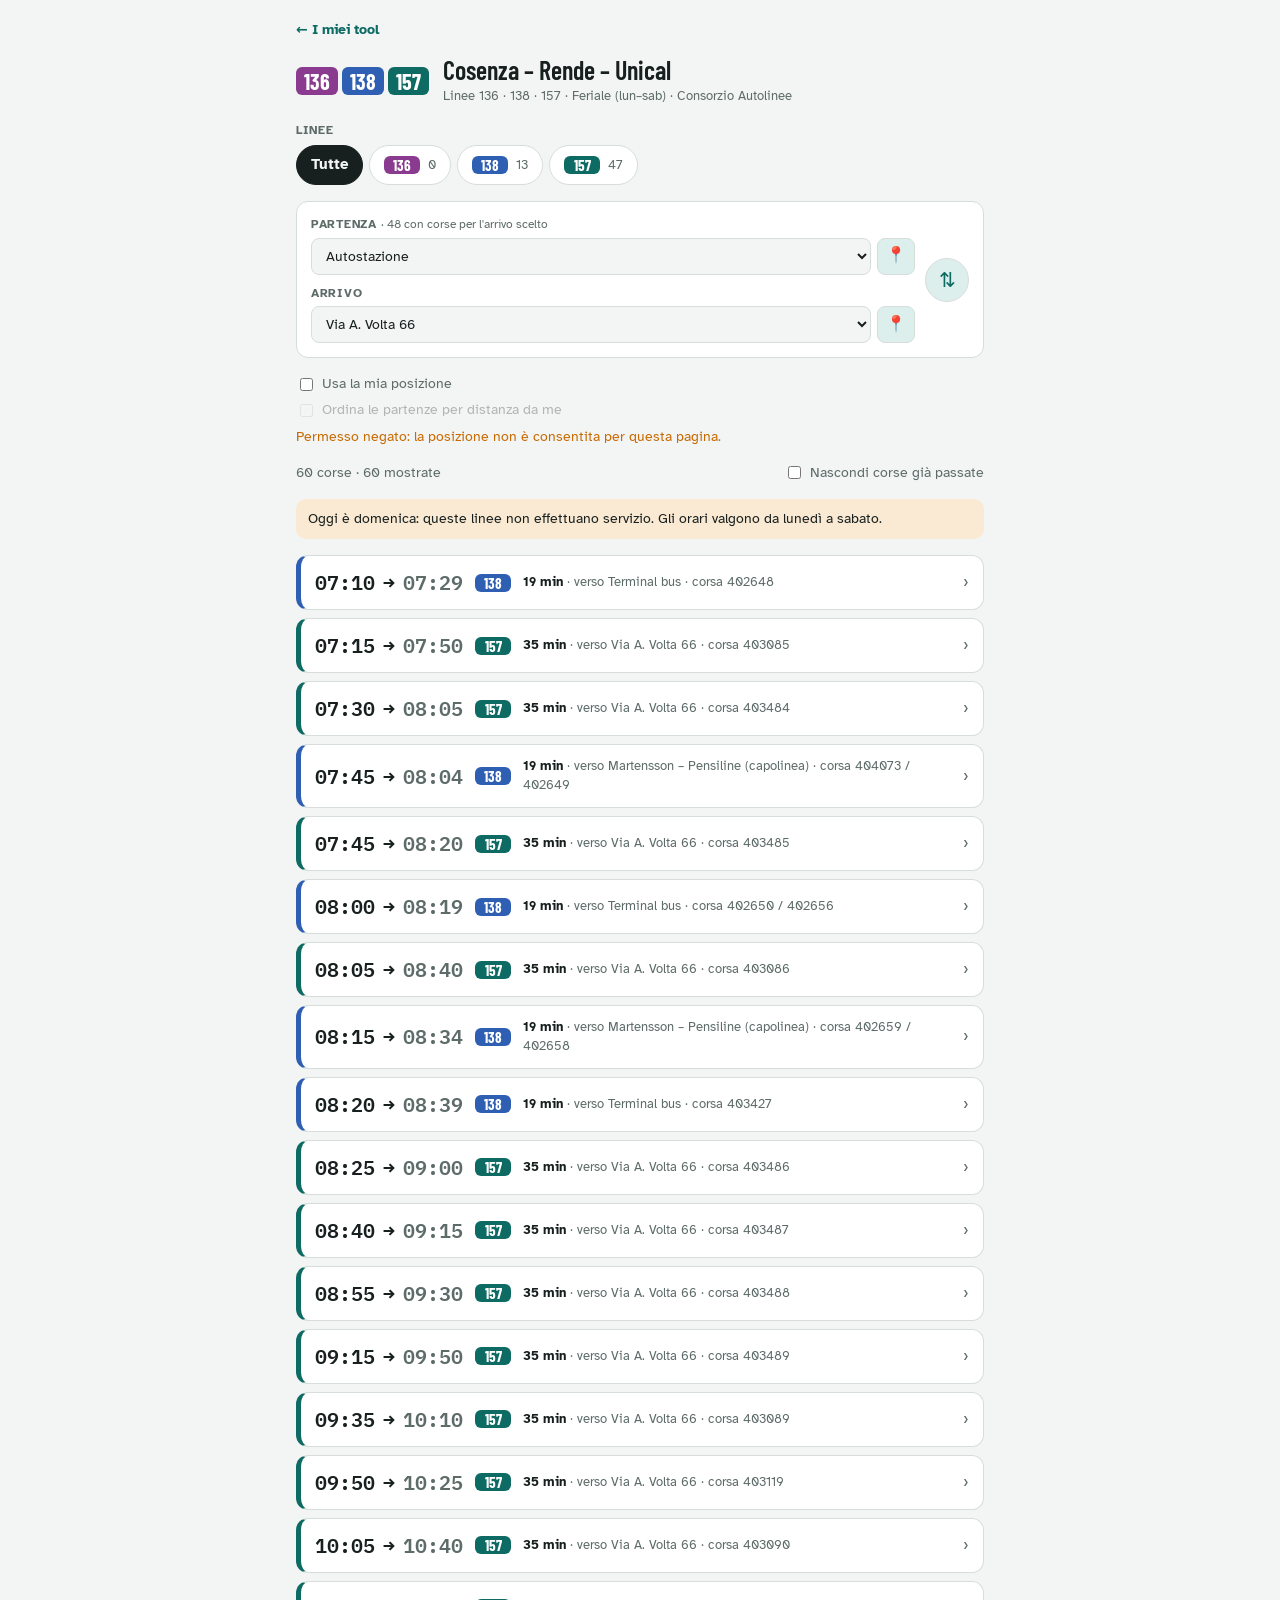
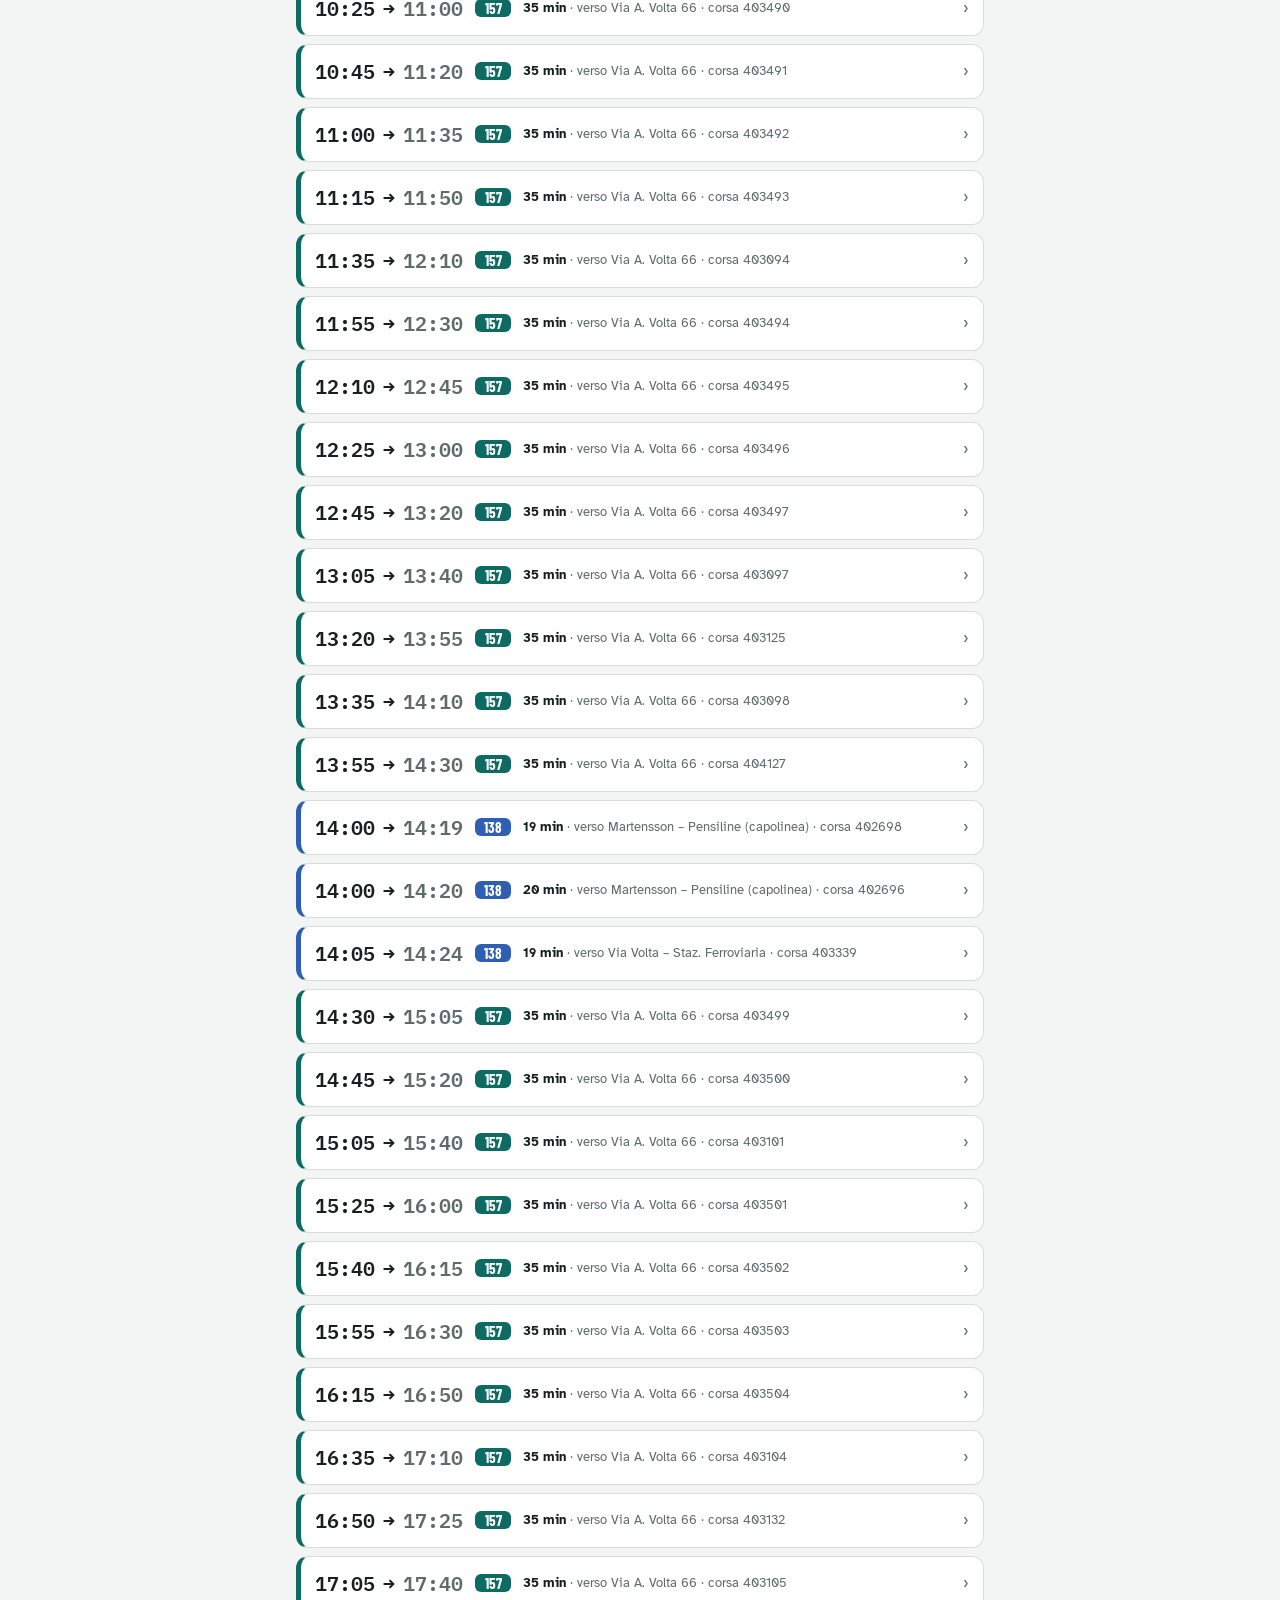
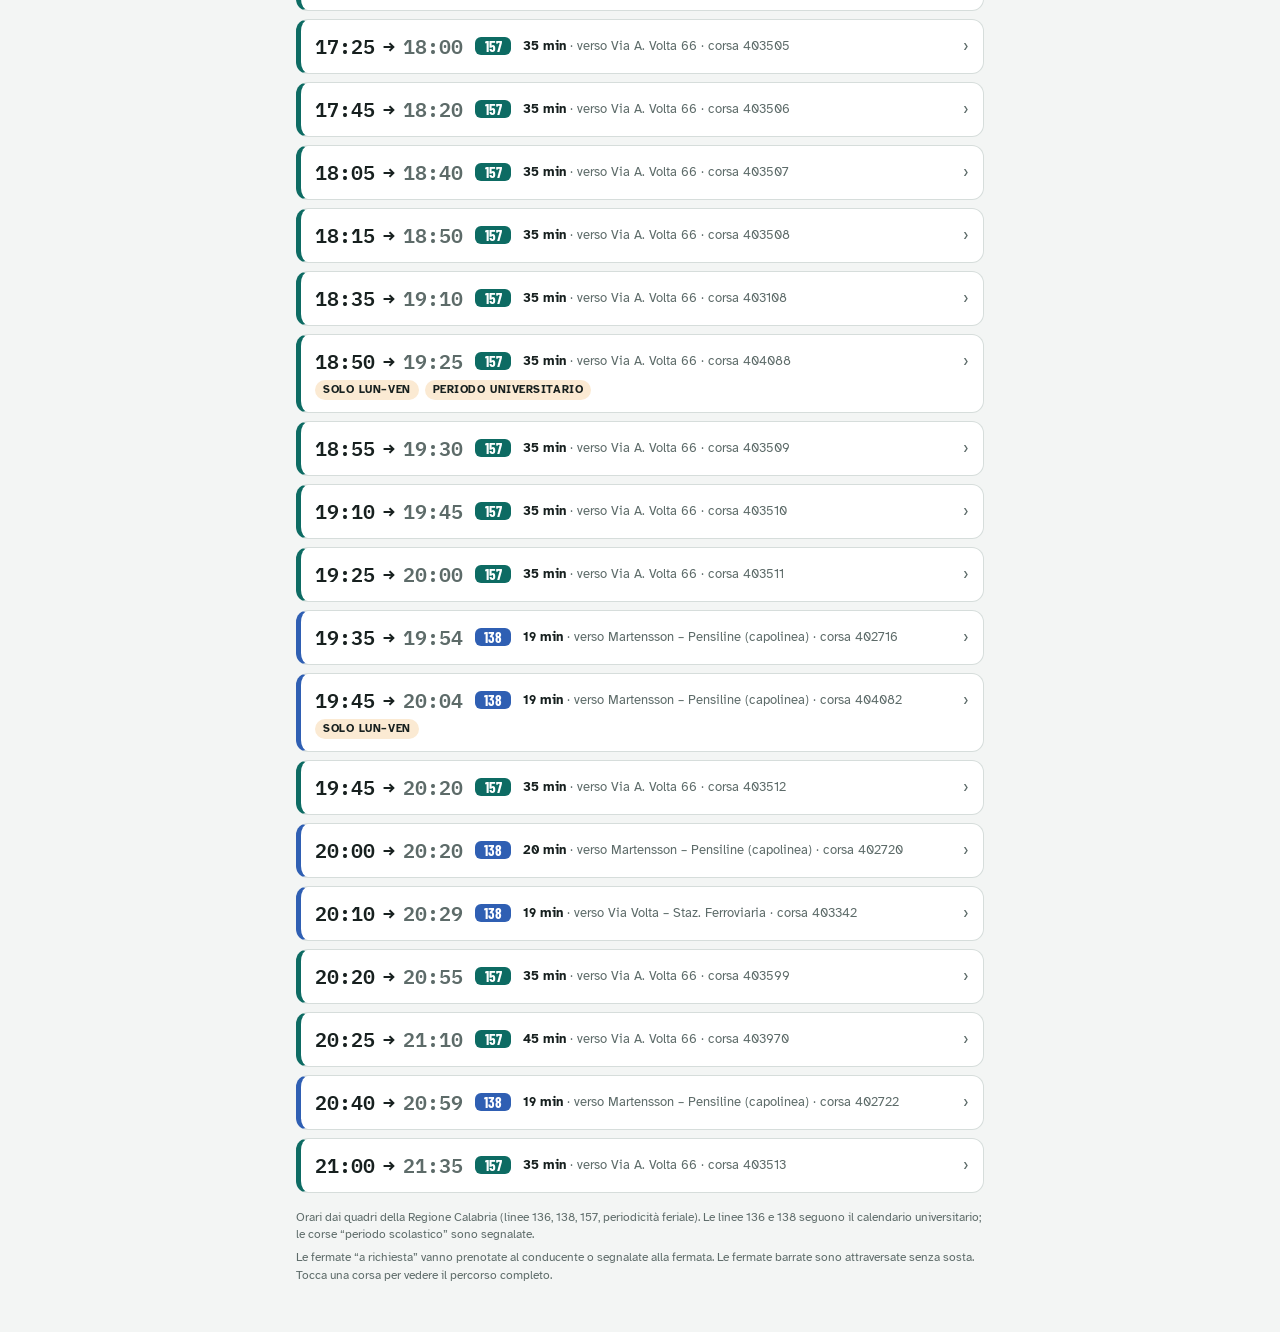
==== commit 0cc07c67: "improvements 1" ====
--- a/bus/index.html
+++ b/bus/index.html
@@ -47,7 +47,10 @@
 .field{display:flex;flex-direction:column;gap:4px;min-width:0}
 .field label,.flabel{font-size:12px;text-transform:uppercase;letter-spacing:.06em;color:var(--muted);font-weight:700}
 .hint{font-size:12px;color:var(--muted);text-transform:none;letter-spacing:0;font-weight:400}
-select{font:inherit;font-size:16px;padding:10px;border-radius:8px;border:1px solid var(--line);background:var(--bg);color:var(--fg);width:100%;min-width:0}
+select{font:inherit;font-size:14px;padding:8px 10px;border-radius:8px;border:1px solid var(--line);background:var(--bg);color:var(--fg);width:100%;min-width:0}
+.sel{display:flex;gap:6px;align-items:stretch}
+.mapbtn{flex:none;width:38px;border:1px solid var(--line);background:var(--accent-soft);border-radius:8px;font-size:16px;cursor:pointer;text-decoration:none;display:flex;align-items:center;justify-content:center}
+.mapbtn[aria-disabled="true"]{opacity:.4;pointer-events:none}
 #swap{grid-row:1 / span 2;grid-column:2;align-self:center;width:44px;height:44px;border-radius:50%;
   border:1px solid var(--line);background:var(--accent-soft);color:var(--accent);font-size:20px;cursor:pointer}
 .lines{display:flex;flex-direction:column;gap:6px}
@@ -147,9 +150,9 @@
   </div>
 
   <div class="picker">
-    <div class="field"><label for="from">Partenza <span class="hint" id="fromHint"></span></label><select id="from"></select></div>
+    <div class="field"><label for="from">Partenza <span class="hint" id="fromHint"></span></label><div class="sel"><select id="from"></select><a class="mapbtn" id="fromMap" target="_blank" rel="noopener" aria-label="Apri la partenza su Google Maps" title="Apri la partenza su Google Maps">📍</a></div></div>
     <button id="swap" type="button" aria-label="Inverti partenza e arrivo">⇅</button>
-    <div class="field"><label for="to">Arrivo</label><select id="to"></select></div>
+    <div class="field"><label for="to">Arrivo</label><div class="sel"><select id="to"></select><a class="mapbtn" id="toMap" target="_blank" rel="noopener" aria-label="Apri l'arrivo su Google Maps" title="Apri l'arrivo su Google Maps">📍</a></div></div>
   </div>
 
   <div class="opts col">
@@ -504,19 +507,31 @@
   for(const o of fromSel.options){if(!o.value) continue;const d=dFromMe(o.value);if(d!=null&&(!best||d<best.d)) best={k:o.value,d}}
   return best;
 }
-let lastOrder="";
+let selOpen=false;
+for(const s of [fromSel,toSel]){
+  s.addEventListener("focus",()=>{selOpen=true});
+  s.addEventListener("pointerdown",()=>{selOpen=true});
+  s.addEventListener("blur",()=>{selOpen=false;if($("useLoc").checked&&pos) refreshSelects()});
+  s.addEventListener("change",()=>{selOpen=false});
+}
+function mapsUrl(k){
+  const c=C(k);
+  return "https://www.google.com/maps/search/?api=1&query="+(c?c[0]+","+c[1]:encodeURIComponent(S[k][0]+", "+S[k][1].split(" · ")[0]+", Italia"));
+}
+function updateMaps(){
+  for(const [id,k] of [["fromMap",fromVal],["toMap",toVal]]){
+    const a=$(id); a.setAttribute("aria-disabled",String(!k)); if(k) a.href=mapsUrl(k); else a.removeAttribute("href");
+  }
+}
 function afterLoc(){
   const on=$("useLoc").checked;
   $("sortDist").disabled=!on; $("sortLbl").classList.toggle("dis",!on);
   // prima opzione: alla prima posizione valida imposta la partenza sulla fermata utile più vicina
-  if(on&&pos&&!autoPicked&&!userPickedFrom){
+  if(on&&pos&&!autoPicked&&!userPickedFrom&&!selOpen){
     const n=nearestValid(); autoPicked=true;
     if(n&&n.k!==fromVal){fromVal=n.k;refreshSelects();render()}
   }
-  if(on&&pos&&$("sortDist").checked&&document.activeElement!==fromSel){
-    const ord=[...fromSel.options].map(o=>o.value).join();
-    refreshSelects(); if([...fromSel.options].map(o=>o.value).join()!==ord) lastOrder=ord;
-  }
+  if(on&&pos&&!selOpen) refreshSelects();
   renderLoc(); renderRide();
 }
 function renderLoc(){
@@ -535,13 +550,16 @@
 
 function servedBy(lines){const s=new Set();for(const tr of TRIPS) if(lines.includes(tr.line)) tr.stops.forEach((k,i)=>{if(tr.t[i]!=null)s.add(k)});return s}
 
+const showDist=()=>$("useLoc").checked&&!!pos;
+const dLbl=k=>{const d=showDist()?dFromMe(k):null;return S[k][0]+(d!=null?" ("+fmtD(d)+")":"")};
 function fillSelect(sel,allowed,value,placeholder,byDist){
-  sel.innerHTML="";
+  const keep=sel.cloneNode(false);
+  const old=sel; sel=keep;
   if(placeholder){const o=new Option(placeholder,"");o.disabled=true;sel.appendChild(o)}
   if(byDist){
     const g=document.createElement("optgroup");g.label="Per distanza da te";
     allowed.map(k=>[k,dFromMe(k)]).sort((a,b)=>(a[1]??1e9)-(b[1]??1e9)||S[a[0]][0].localeCompare(S[b[0]][0],"it"))
-      .forEach(([k,d])=>g.appendChild(new Option(S[k][0]+(d!=null?" — "+fmtD(d):""),k)));
+      .forEach(([k,d])=>g.appendChild(new Option(dLbl(k),k)));
     sel.appendChild(g);
   }else{
     const groups={};
@@ -549,11 +567,14 @@
     for(const a of AREAS){
       if(!groups[a]) continue;
       const g=document.createElement("optgroup");g.label=a;
-      groups[a].sort((x,y)=>x[1].localeCompare(y[1],"it")).forEach(([k,n])=>g.appendChild(new Option(n,k)));
+      groups[a].sort((x,y)=>x[1].localeCompare(y[1],"it")).forEach(([k])=>g.appendChild(new Option(dLbl(k),k)));
       sel.appendChild(g);
     }
   }
   sel.value=allowed.includes(value)?value:"";
+  // non ricostruire se nulla è cambiato: evita di chiudere la tendina aperta
+  if(old.innerHTML!==sel.innerHTML) old.innerHTML=sel.innerHTML;
+  old.value=sel.value;
 }
 
 function renderChips(){
@@ -581,6 +602,7 @@
   fillSelect(fromSel,valid,fromVal,valid.length?"Scegli la partenza":"Nessuna partenza utile",byDist);
   $("fromHint").textContent=`· ${valid.length} con corse per l'arrivo scelto`;
   if(!valid.includes(fromVal)) fromVal="";
+  updateMaps();
 }
 
 function nowInfo(){const d=new Date();return{min:d.getHours()*60+d.getMinutes(),dow:d.getDay(),sec:d.getHours()*3600+d.getMinutes()*60+d.getSeconds()}}
@@ -661,9 +683,10 @@
     if(x>0&&s.id!==seq[x-1].id) tl+=`<div class="sep">Capolinea · corsa ${s.id}</div>`;
     tl+=`<div class="${cls}"><span class="t">${fmt(s.t)}</span><span class="dot"></span><span><span class="nm">${st[0]}</span>${st[2]?'<span class="req">a richiesta</span>':""}${x===cur?'<span class="here">prossima</span>':""}</span></div>`;
   });
+  const wasOpen=!!box.querySelector("details[open]");
   box.innerHTML=`<div class="ride-top"><span class="ttl">In viaggio · ${badge(r.line)} corsa ${r.ids.join(" / ")}</span><button type="button" id="endRide">Termina</button></div>
     ${head}<div class="ride-src">${src}</div>
-    <details><summary>Percorso con fermate passate</summary><div class="seg" data-l="${r.line}" style="padding-top:8px">${tl}</div></details>`;
+    <details${wasOpen?" open":""}><summary>Percorso con fermate passate</summary><div class="seg" data-l="${r.line}" style="padding-top:8px">${tl}</div></details>`;
   box.hidden=false;
   $("endRide").onclick=endRide;
 }
@@ -711,11 +734,9 @@
     div.querySelector(".ride-btn").addEventListener("click",()=>{startRide(r);render()});
     list.appendChild(div);
   }
-  const nx=list.querySelector(".trip.next");
-  if(nx&&!hide&&!ride) nx.scrollIntoView({block:"nearest"});
 }
 function refresh(){refreshSelects();render()}
-fromSel.addEventListener("change",()=>{fromVal=fromSel.value;userPickedFrom=true;render();renderLoc()});
+fromSel.addEventListener("change",()=>{fromVal=fromSel.value;userPickedFrom=true;updateMaps();render();renderLoc()});
 toSel.addEventListener("change",()=>{toVal=toSel.value;refresh();renderLoc()});
 $("hidePast").addEventListener("change",render);
 $("useLoc").addEventListener("change",()=>{
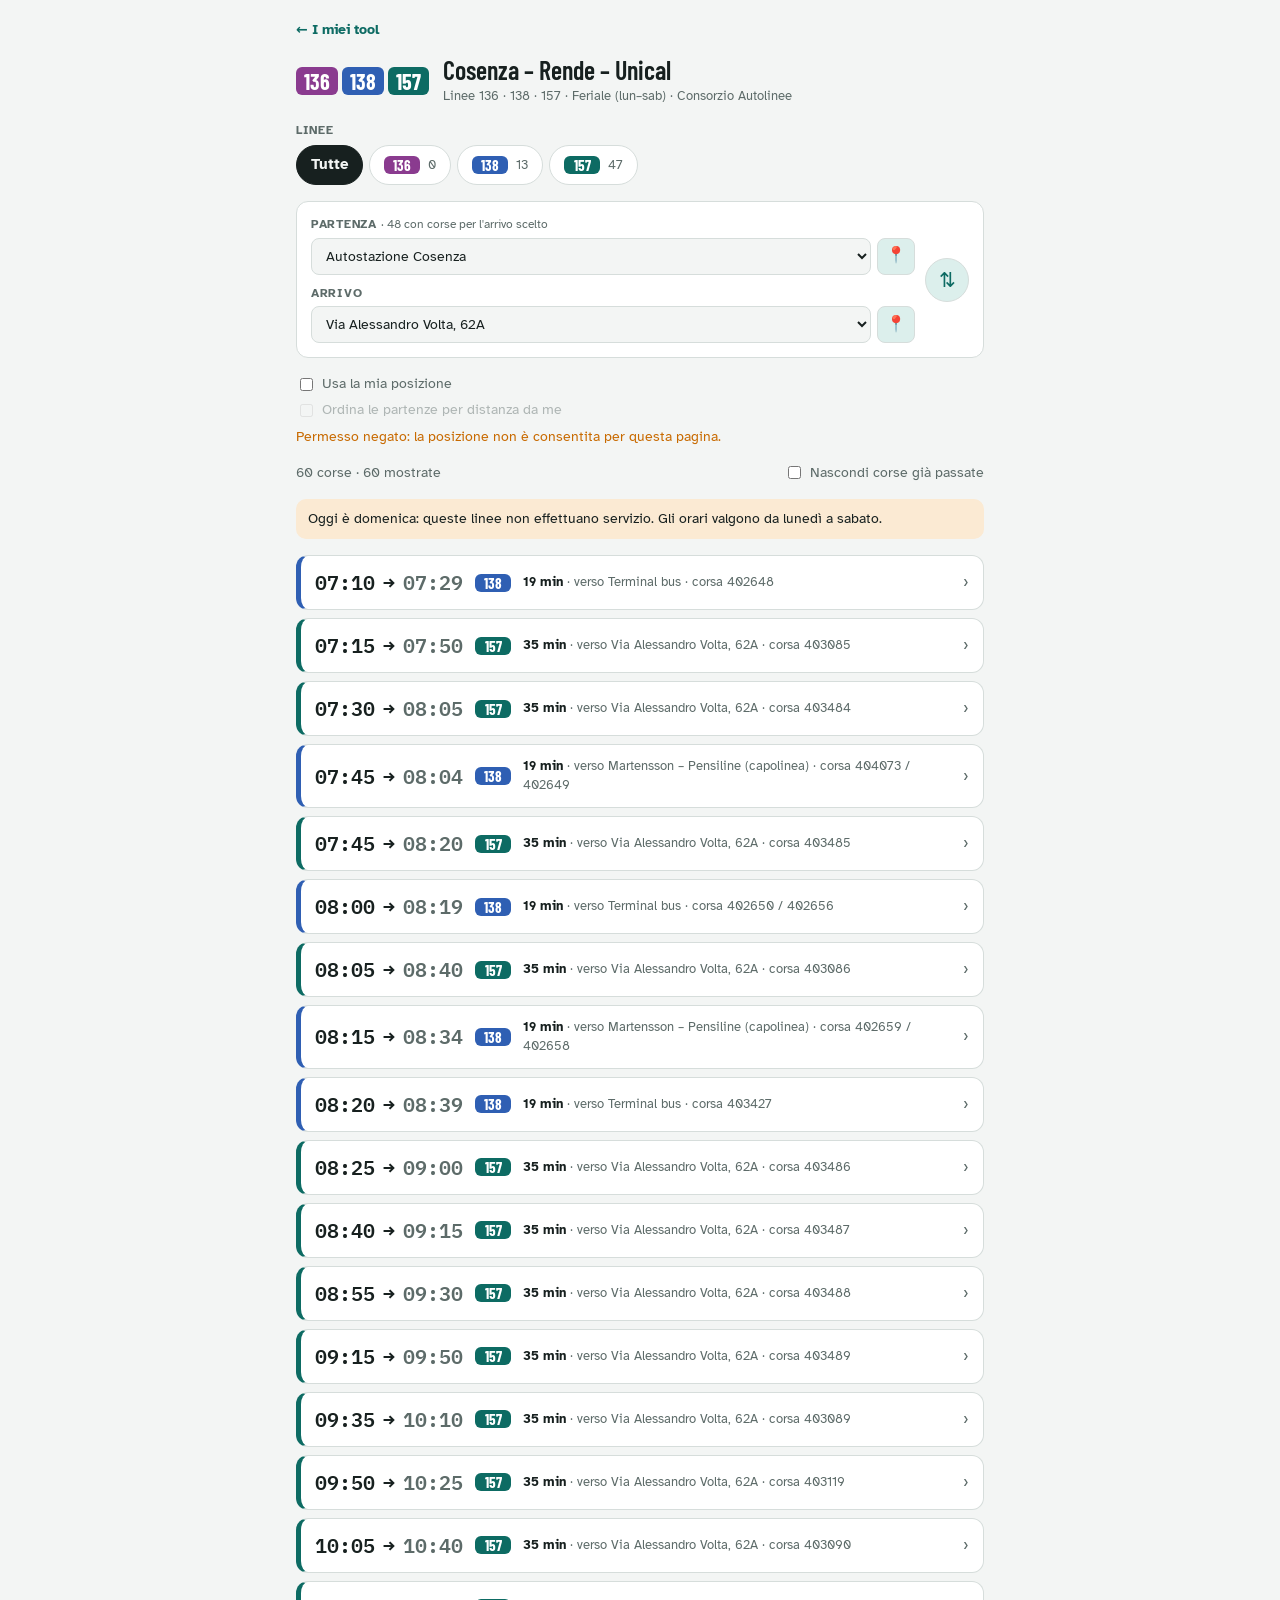
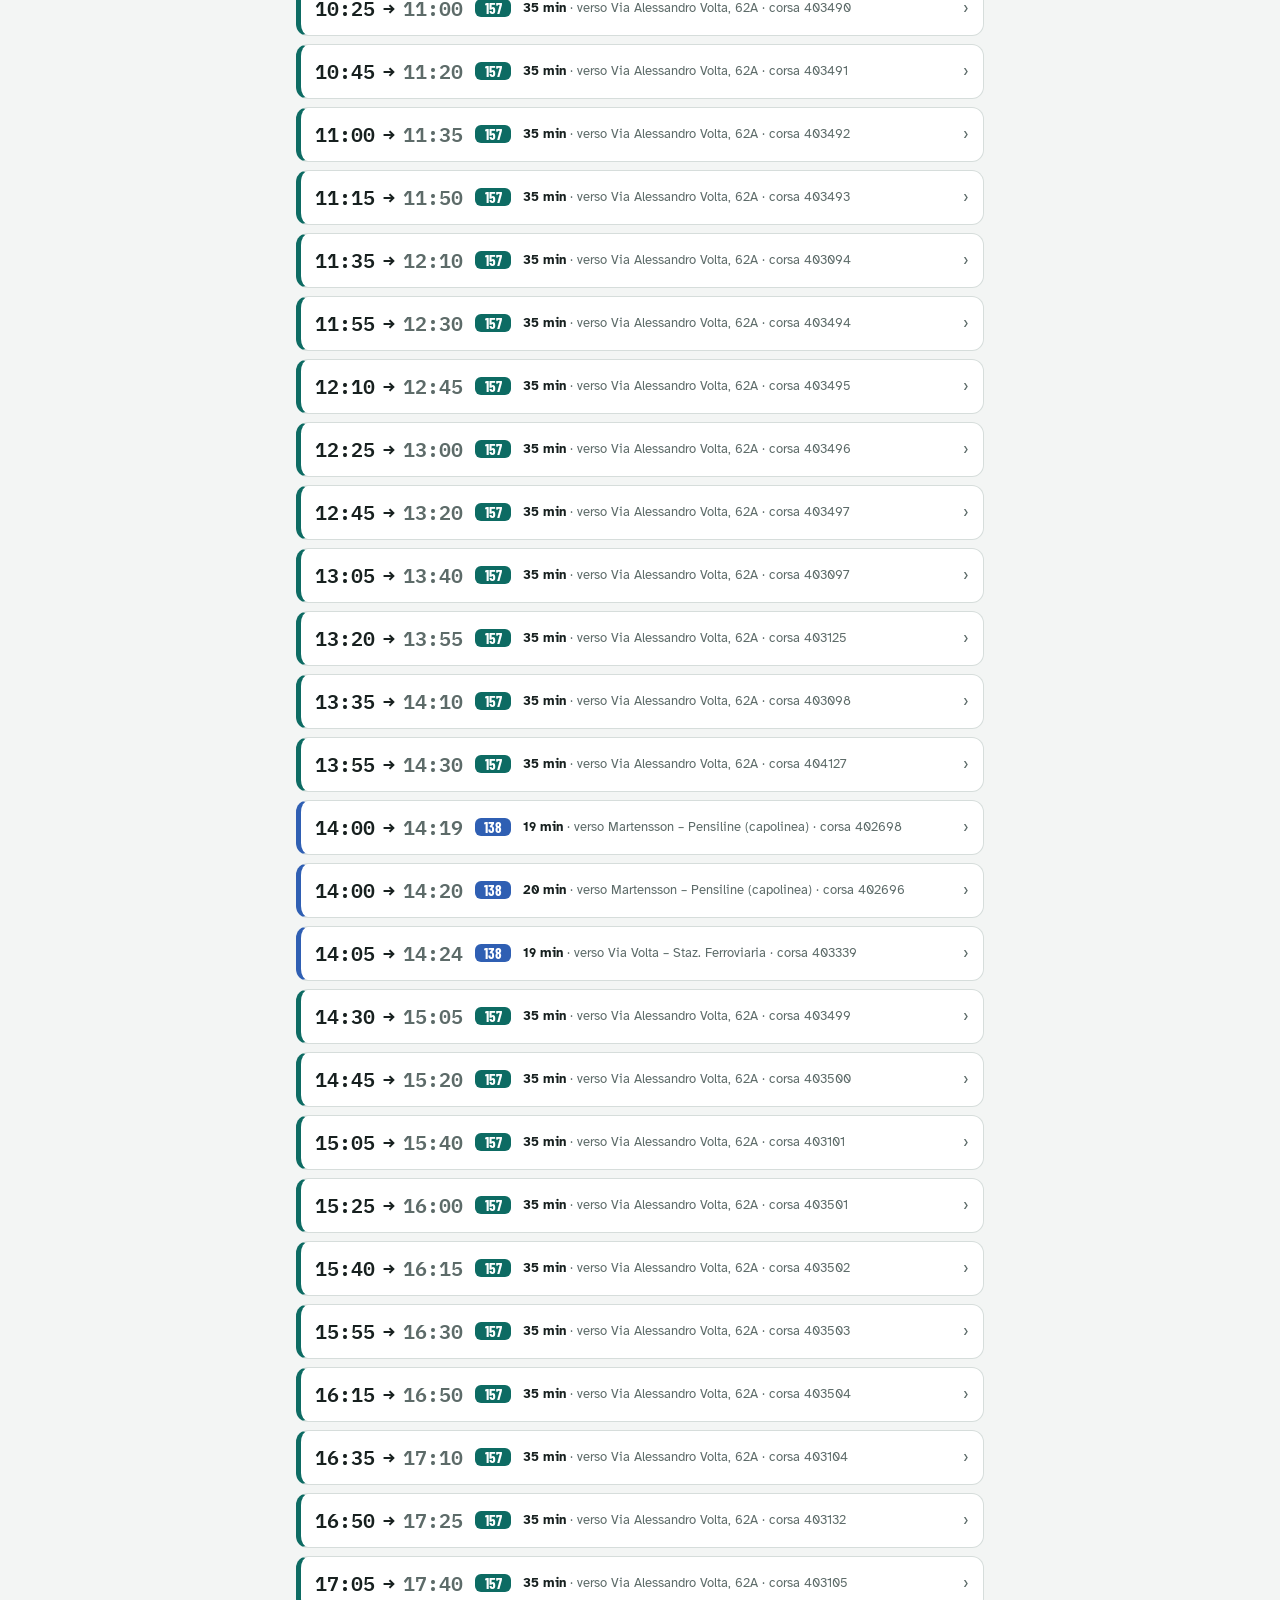
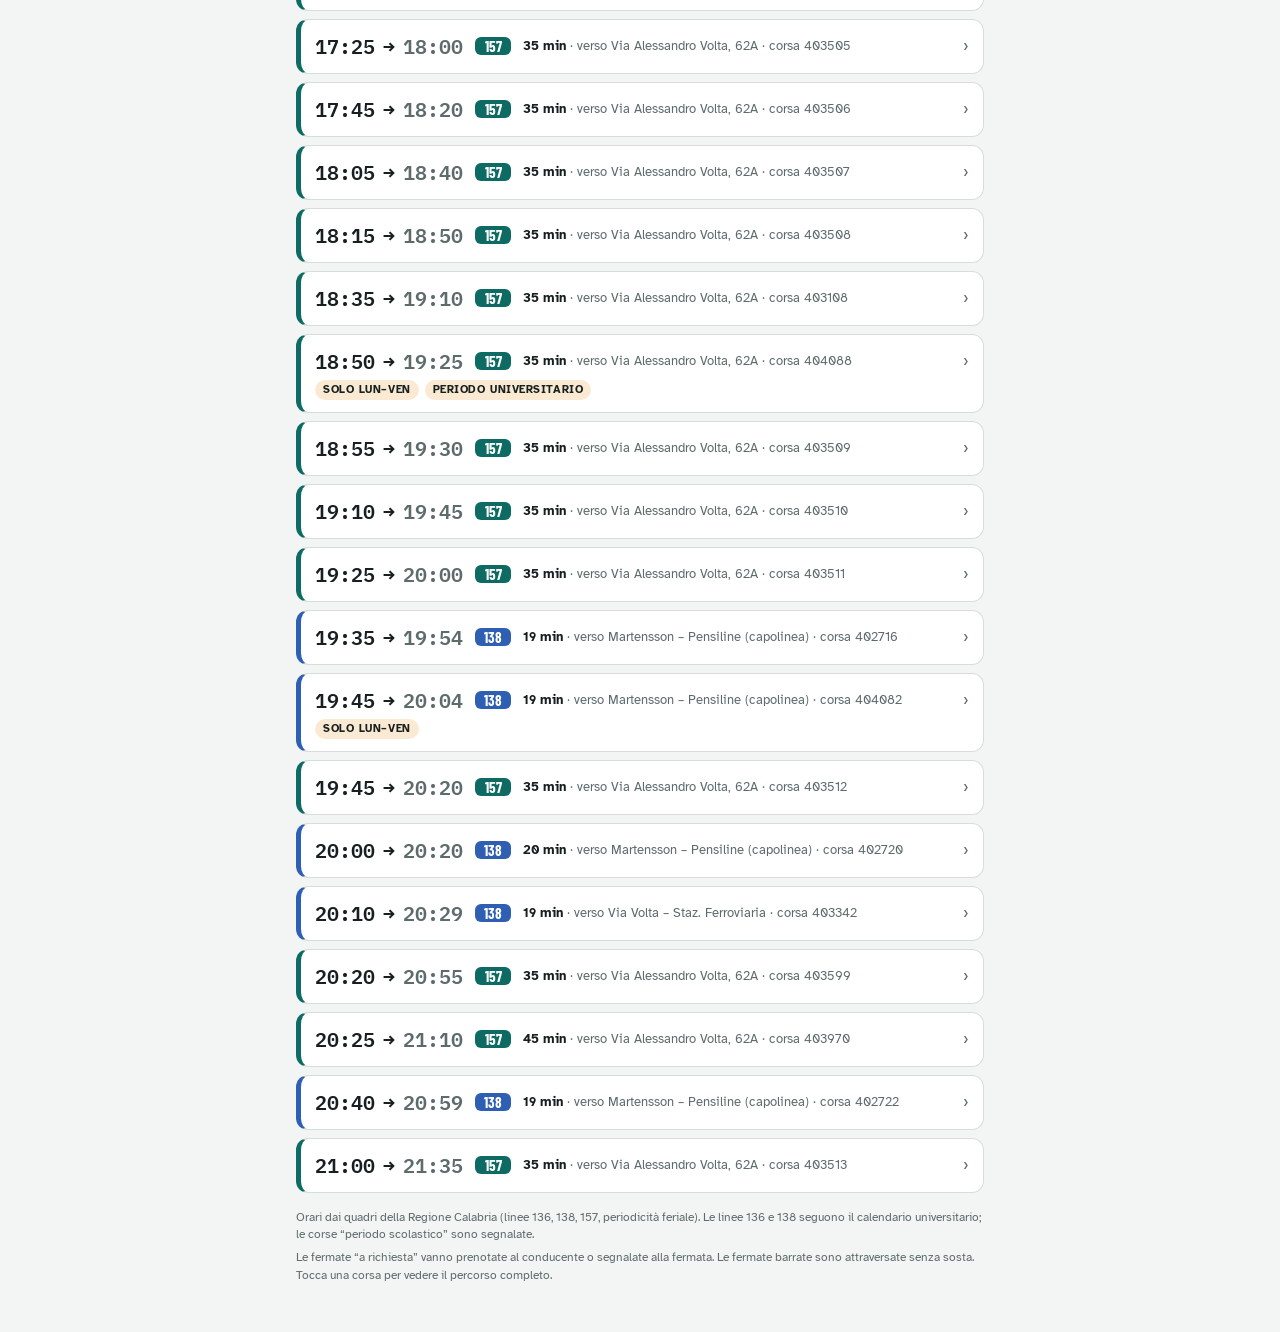
==== commit 3538167c: "Apply remaining changes Co-authored-by: daeargryn <47693226+daeargryn@users.noreply.github.com>" ====
--- a/bus/index.html
+++ b/bus/index.html
@@ -175,7 +175,7 @@
 </div>
 
 <script>
-const S={"aut":["Autostazione","Cosenza",0],"man":["Piazza Mancini","Cosenza",0],"fal":["Via Falcone 11","Cosenza",0],"ret":["Via Borsellino – ex Rettorato","Cosenza",0],"ip":["Via Borsellino – Staz. Serv. IP","Cosenza",0],"cos74":["Viale Cosmai 74","Cosenza",0],"farm":["Viale Cosmai – Farmacia Russo","Cosenza",0],"gdf":["Viale Cosmai – G.d.F.","Cosenza",1],"casrm":["Viale Cosmai – Casermette","Cosenza",1],"crati12":["Via Crati 12","Rende · Roges",0],"neto":["Via Valle del Neto 7","Rende · Roges",0],"kenn":["Viale Kennedy 114","Rende · Roges",0],"lenin":["Via N. Lenin 1C","Rende · Roges",1],"metro":["Metropolis","Rende · Roges",0],"genova":["Via Genova 7","Rende · Roges",1],"busento":["Via Busento 16","Rende · Roges",0],"robinson":["Via Crati – Parco Robinson","Rende · Roges",0],"res32":["Via della Resistenza 32","Rende · Commenda",0],"res96":["Via della Resistenza 96","Rende · Commenda",1],"res132":["Via della Resistenza 132","Rende · Commenda",0],"band":["Via F.lli Bandiera 84","Rende · Commenda",1],"bil":["Via C. Bilotta","Rende · Commenda",0],"pell":["Via S. Pellico","Rende · Commenda",0],"gram":["Via A. Gramsci 8","Rende · Commenda",0],"ver110":["Via G. Verdi 110","Rende · Commenda",1],"ver170":["Via G. Verdi 170","Rende · Commenda",1],"ver220":["Via G. Verdi 220","Rende · Commenda",0],"menot":["Via C. Menotti","Rende · Commenda",0],"minz":["Via Don Minzoni 78","Rende · Commenda",0],"minz2":["Via Don Minzoni 2","Rende · Commenda",1],"tennis":["Via Don Minzoni – Campi da tennis","Rende · Commenda",0],"ver248":["Via G. Verdi 248","Rende · Quattromiglia",1],"volta":["Via A. Volta 66","Rende · Quattromiglia",0],"ferr":["Via Volta – Staz. Ferroviaria","Rende · Quattromiglia",0],"poli":["Via L. Da Vinci – Poliambulatorio","Rende · Quattromiglia",0],"dv42":["Via L. Da Vinci 42","Rende · Quattromiglia",0],"giorc":["Villa Giorcelli","Rende · Quattromiglia",0],"erg":["Via Marconi – Staz. Serv. ERG","Rende · Quattromiglia",0],"marc81":["Via Marconi 81","Rende · Quattromiglia",0],"ros47":["Via Rossini 47","Rende · Quattromiglia",1],"ros60":["Via Rossini 60","Rende · Quattromiglia",1],"ros194":["Via Rossini 194","Rende · Quattromiglia",0],"baires":["C.da Tocci – Via Buenos Aires","Rende · Quattromiglia",1],"par1":["C.da Tocci – Via Parigi I","Rende · Quattromiglia",1],"par2":["C.da Tocci – Via Parigi II","Rende · Quattromiglia",1],"par3":["C.da Tocci – Via Parigi III","Rende · Quattromiglia",1],"sav":["Via A. Savinio – Pensiline","Rende · Unical",0],"term":["Terminal bus","Rende · Unical",0],"cubo":["Via delle Scienze – Cubo 1A","Rende · Unical",0],"dst":["Dip. Scienze della Terra","Rende · Unical",0],"ing":["Martensson – Dip. Ingegneria","Rende · Unical",0],"suolo":["Martensson – Dip. Difesa Suolo","Rende · Unical",0],"mart":["Martensson – Pensiline (capolinea)","Rende · Unical",0],"cus":["C.U.S.","Rende · Unical",1],"dehon":["Via Padre Leon Dehon","Rende · Unical",1]};
+const S={"aut":["Autostazione Cosenza","Cosenza",0],"man":["Piazza Giacomo Mancini, 9C","Cosenza",0],"fal":["Viale Giovanni e Francesca Falcone, 158","Cosenza",0],"ret":["Viale Paolo Borsellino, 17","Cosenza",0],"ip":["Viale Paolo Borsellino, 10","Cosenza",0],"cos74":["Viale Sergio Cosmai, 14","Cosenza",0],"farm":["Viale Sergio Cosmai, 21 (Farmacia Russo)","Cosenza",0],"gdf":["Viale Sergio Cosmai, 21 (G.d.F.)","Cosenza",1],"casrm":["Viale Sergio Cosmai, 6","Cosenza",1],"crati12":["Via Crati, 25-30","Rende · Roges",0],"neto":["Via Valle del Neto, 3","Rende · Roges",0],"kenn":["Via Kennedy, 104-116","Rende · Roges",0],"lenin":["Via Don Giovanni Minzoni, 147B","Rende · Roges",1],"metro":["Via Caduti di Nassirya, 252-298","Rende · Roges",0],"genova":["Via Genova, 30","Rende · Roges",1],"busento":["Via Busento, 29","Rende · Roges",0],"robinson":["Via Crati","Rende · Roges",0],"res32":["Via Resistenza, 38","Rende · Commenda",0],"res96":["Via Resistenza, 35","Rende · Commenda",1],"res132":["Via Resistenza, 176","Rende · Commenda",0],"band":["Via Fratelli Bandiera, 31","Rende · Commenda",1],"bil":["Via Carlo Bilotti, 16","Rende · Commenda",0],"pell":["Via Fratelli Bandiera, 100","Rende · Commenda",0],"gram":["Corso Antonio Gramsci, 13","Rende · Commenda",0],"ver110":["Via Giuseppe Verdi, 106A","Rende · Commenda",1],"ver170":["Via Giuseppe Verdi, 166-180","Rende · Commenda",1],"ver220":["Via Giuseppe Verdi, 226","Rende · Commenda",0],"menot":["Via Ciro Menotti, 3","Rende · Commenda",0],"minz":["Via Don Giovanni Minzoni, 90","Rende · Commenda",0],"minz2":["Via Don Minzoni","Rende · Commenda",1],"tennis":["Strada Statale 19 delle Calabrie, 5","Rende · Commenda",0],"ver248":["Via Giuseppe Verdi, 250","Rende · Quattromiglia",1],"volta":["Via Alessandro Volta, 62A","Rende · Quattromiglia",0],"ferr":["Via Volta – Staz. Ferroviaria","Rende · Quattromiglia",0],"poli":["Strada Statale 19 delle Calabrie (Poliambulatorio)","Rende · Quattromiglia",0],"dv42":["Via Leonardo Da Vinci, 69","Rende · Quattromiglia",0],"giorc":["Villa Giorcelli","Rende · Quattromiglia",0],"erg":["Via Guglielmo Marconi, 62-68","Rende · Quattromiglia",0],"marc81":["Via U. Boccioni, 11","Rende · Quattromiglia",0],"ros47":["Via Rossini 47","Rende · Quattromiglia",1],"ros60":["Via Rossini 60","Rende · Quattromiglia",1],"ros194":["Via Rossini 194","Rende · Quattromiglia",0],"baires":["Via Buenos Aires (Tocci I)","Rende · Quattromiglia",1],"par1":["Via Parigi, 23","Rende · Quattromiglia",1],"par2":["Via Parigi","Rende · Quattromiglia",1],"par3":["Via Buenos Aires (Tocci II · Parigi III)","Rende · Quattromiglia",1],"sav":["Via A. Savinio – Pensiline","Rende · Unical",0],"term":["Terminal bus","Rende · Unical",0],"cubo":["Via delle Scienze – Cubo 1A","Rende · Unical",0],"dst":["Dip. Scienze della Terra","Rende · Unical",0],"ing":["Martensson – Dip. Ingegneria","Rende · Unical",0],"suolo":["Martensson – Dip. Difesa Suolo","Rende · Unical",0],"mart":["Martensson – Pensiline (capolinea)","Rende · Unical",0],"cus":["C.U.S.","Rende · Unical",1],"dehon":["Via Padre Leon Dehon","Rende · Unical",1]};
 const RAW=[["157","403085","and","",435,"aut:0 man:5 fal:12 ret:13 ip:15 cos74:19 crati12:21 neto:23 kenn:24 res32:25 res96:26 ver110:30 ver170:31 ver220:32 volta:35"],
 ["157","403484","and","",450,"aut:0 man:5 fal:12 ret:13 ip:15 cos74:19 crati12:21 neto:23 kenn:24 res32:25 res96:26 ver110:30 ver170:31 ver220:32 volta:35"],
 ["157","403485","and","",465,"aut:0 man:5 fal:12 ret:13 ip:15 cos74:19 crati12:21 neto:23 kenn:24 res32:25 res96:26 ver110:30 ver170:31 ver220:32 volta:35"],
@@ -418,7 +418,7 @@
 ["136","403900","rit","",1200,"mart:0 ing:1 dst:3 term:5 cus:6 dehon:8 marc81:14 dv42:15 ros47:17 ros60:19 ros194:21 tennis:22 menot:25 pell:25"],
 ["136","403926","rit","",1235,"term:0 cus:2 dehon:2 marc81:3 dv42:5"]];
 
-const COORD={};
+const COORD={"aut":[39.304232,16.252903],"man":[39.294822,16.257273],"ip":[39.315242,16.249723],"ret":[39.311602,16.252313],"fal":[39.309282,16.253253],"cos74":[39.322432,16.248573],"casrm":[39.317582,16.249193],"farm":[39.322132,16.248363],"gdf":[39.320322,16.248403],"metro":[39.327682,16.239923],"busento":[39.326142,16.245183],"crati12":[39.326492,16.246783],"robinson":[39.325332,16.247253],"genova":[39.325542,16.243343],"lenin":[39.331802,16.241483],"neto":[39.327872,16.244533],"kenn":[39.329102,16.244193],"gram":[39.336972,16.242593],"bil":[39.337022,16.239823],"menot":[39.334902,16.239233],"minz2":[39.336392,16.241633],"minz":[39.334042,16.241763],"tennis":[39.338522,16.241843],"band":[39.334382,16.239763],"ver110":[39.342982,16.244093],"ver170":[39.344922,16.244113],"ver220":[39.348042,16.244123],"pell":[39.33439,16.23913],"res132":[39.337692,16.244133],"res32":[39.333222,16.244143],"res96":[39.336472,16.244163],"baires":[39.347272,16.240963],"par1":[39.347702,16.237563],"par2":[39.349492,16.236953],"par3":[39.350742,16.238793],"volta":[39.353602,16.243823],"ver248":[39.349262,16.244073],"dv42":[39.353142,16.242353],"poli":[39.358012,16.242053],"marc81":[39.353572,16.238003],"erg":[39.353582,16.237793],"ros194":[39.342452,16.242523],"ros47":[39.349042,16.242493],"ros60":[39.345842,16.242513],"ferr":[39.355402,16.243693],"giorc":[39.355362,16.242023],"cus":[39.354462,16.224073],"dst":[39.359552,16.227793],"suolo":[39.365942,16.227243],"ing":[39.364572,16.227153],"mart":[39.366042,16.227163],"term":[39.356022,16.227353],"sav":[39.356022,16.227353],"dehon":[39.351712,16.222833],"cubo":[39.356672,16.228003]};
 const LINES=["136","138","157"];
 // distanza in metri (haversine)
 function dist(a,b){const R=6371000,r=Math.PI/180,dLa=(b[0]-a[0])*r,dLo=(b[1]-a[1])*r;
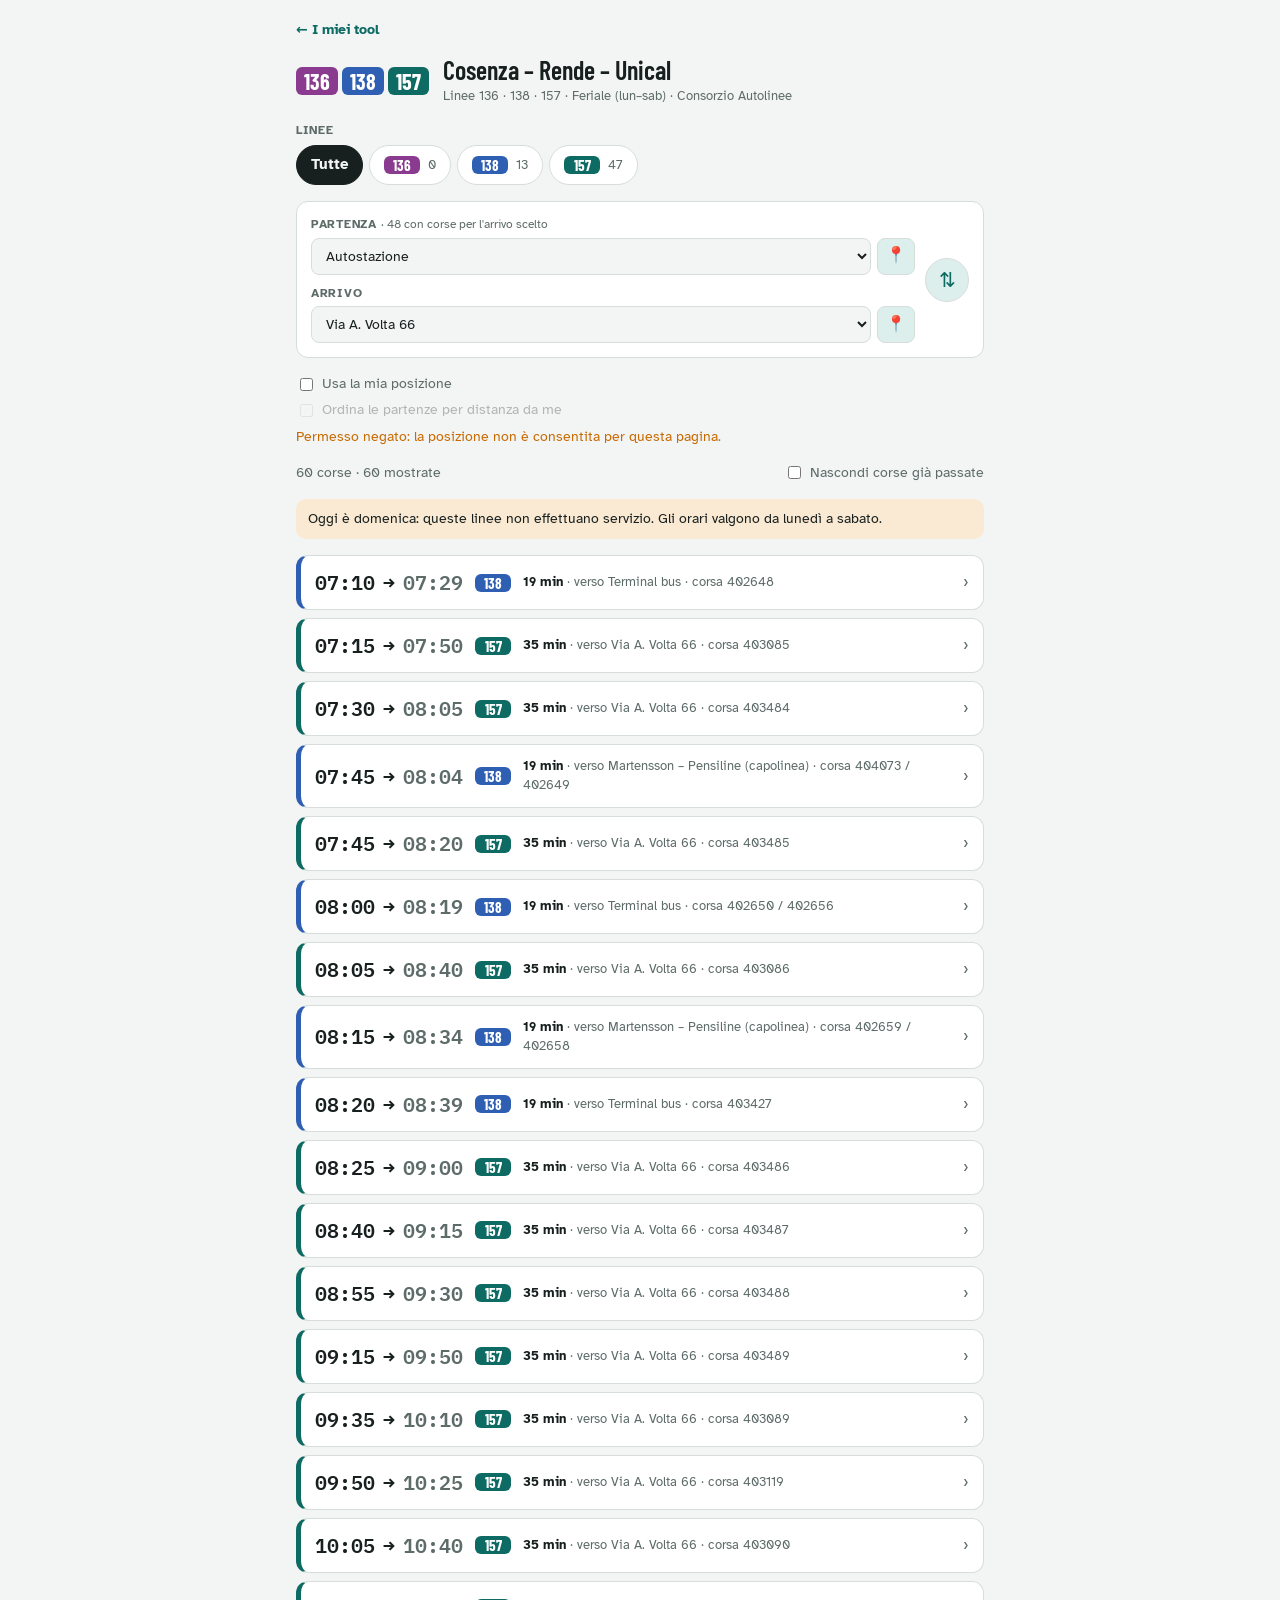
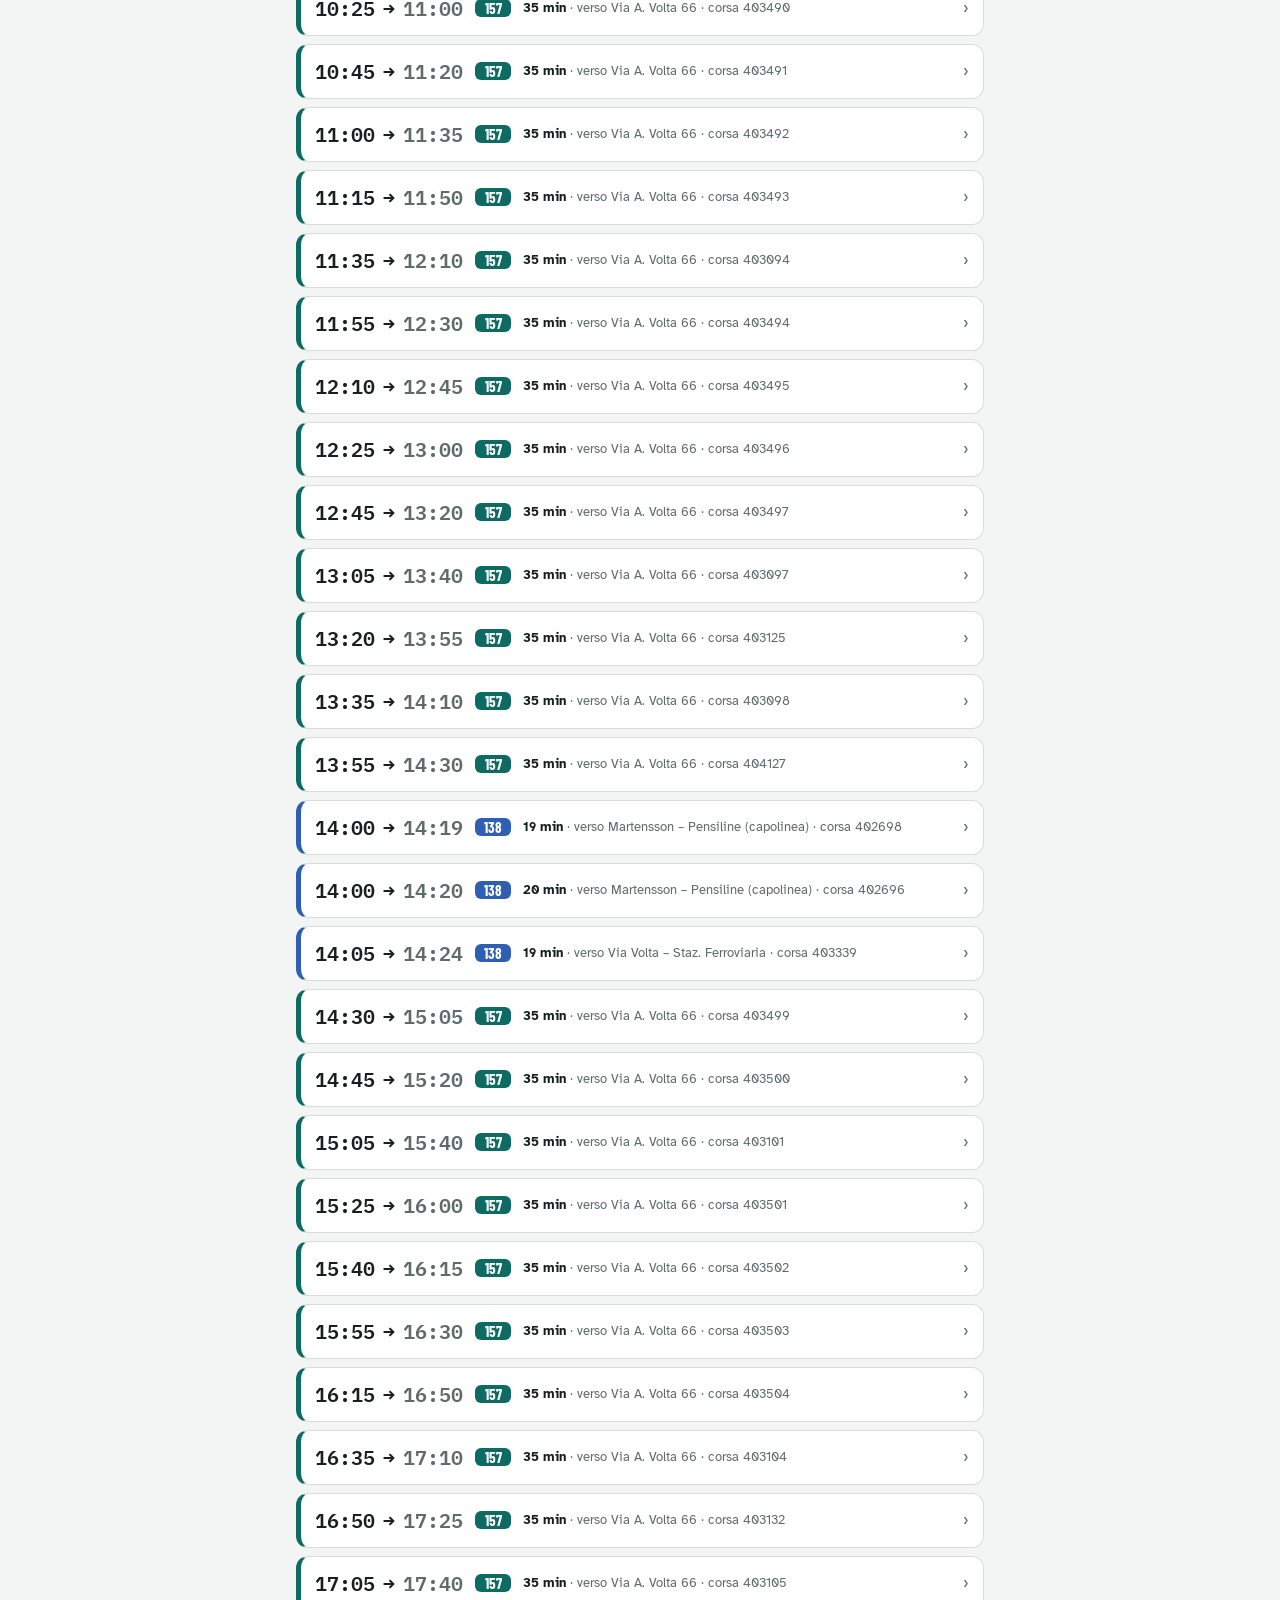
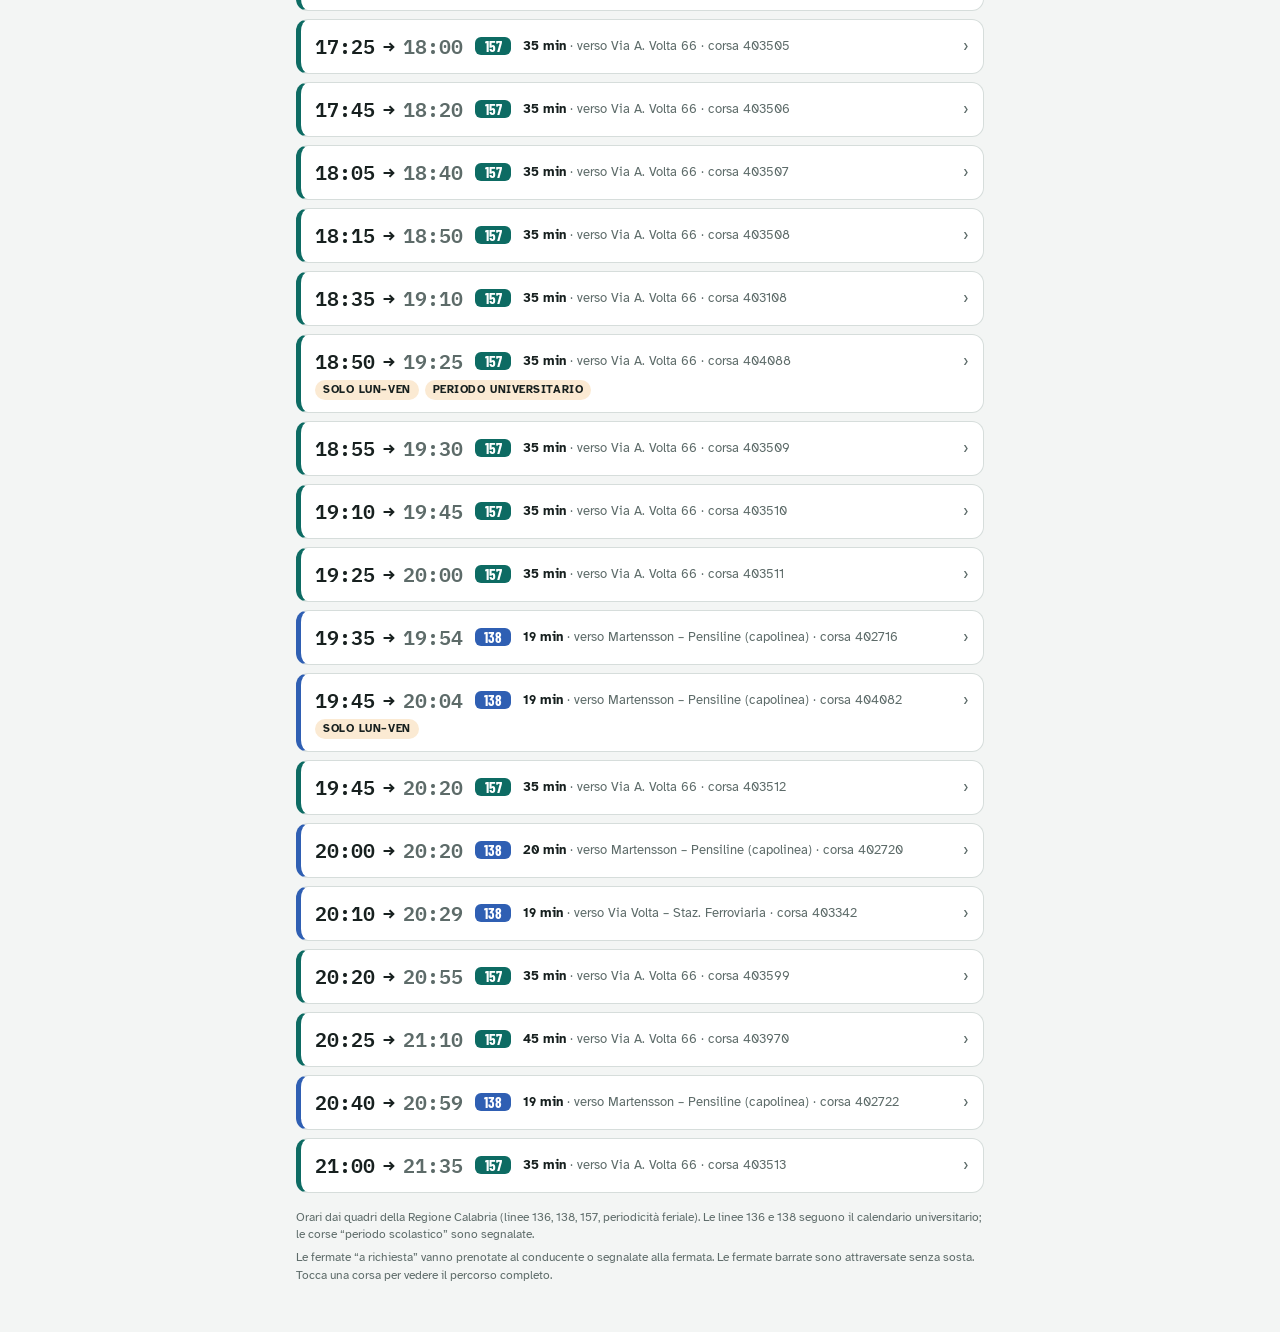
==== commit 2288b075: "Restore previous bus stop names Co-authored-by: daeargryn <47693226+daeargryn@users.noreply.github.c" ====
--- a/bus/index.html
+++ b/bus/index.html
@@ -175,7 +175,7 @@
 </div>
 
 <script>
-const S={"aut":["Autostazione Cosenza","Cosenza",0],"man":["Piazza Giacomo Mancini, 9C","Cosenza",0],"fal":["Viale Giovanni e Francesca Falcone, 158","Cosenza",0],"ret":["Viale Paolo Borsellino, 17","Cosenza",0],"ip":["Viale Paolo Borsellino, 10","Cosenza",0],"cos74":["Viale Sergio Cosmai, 14","Cosenza",0],"farm":["Viale Sergio Cosmai, 21 (Farmacia Russo)","Cosenza",0],"gdf":["Viale Sergio Cosmai, 21 (G.d.F.)","Cosenza",1],"casrm":["Viale Sergio Cosmai, 6","Cosenza",1],"crati12":["Via Crati, 25-30","Rende · Roges",0],"neto":["Via Valle del Neto, 3","Rende · Roges",0],"kenn":["Via Kennedy, 104-116","Rende · Roges",0],"lenin":["Via Don Giovanni Minzoni, 147B","Rende · Roges",1],"metro":["Via Caduti di Nassirya, 252-298","Rende · Roges",0],"genova":["Via Genova, 30","Rende · Roges",1],"busento":["Via Busento, 29","Rende · Roges",0],"robinson":["Via Crati","Rende · Roges",0],"res32":["Via Resistenza, 38","Rende · Commenda",0],"res96":["Via Resistenza, 35","Rende · Commenda",1],"res132":["Via Resistenza, 176","Rende · Commenda",0],"band":["Via Fratelli Bandiera, 31","Rende · Commenda",1],"bil":["Via Carlo Bilotti, 16","Rende · Commenda",0],"pell":["Via Fratelli Bandiera, 100","Rende · Commenda",0],"gram":["Corso Antonio Gramsci, 13","Rende · Commenda",0],"ver110":["Via Giuseppe Verdi, 106A","Rende · Commenda",1],"ver170":["Via Giuseppe Verdi, 166-180","Rende · Commenda",1],"ver220":["Via Giuseppe Verdi, 226","Rende · Commenda",0],"menot":["Via Ciro Menotti, 3","Rende · Commenda",0],"minz":["Via Don Giovanni Minzoni, 90","Rende · Commenda",0],"minz2":["Via Don Minzoni","Rende · Commenda",1],"tennis":["Strada Statale 19 delle Calabrie, 5","Rende · Commenda",0],"ver248":["Via Giuseppe Verdi, 250","Rende · Quattromiglia",1],"volta":["Via Alessandro Volta, 62A","Rende · Quattromiglia",0],"ferr":["Via Volta – Staz. Ferroviaria","Rende · Quattromiglia",0],"poli":["Strada Statale 19 delle Calabrie (Poliambulatorio)","Rende · Quattromiglia",0],"dv42":["Via Leonardo Da Vinci, 69","Rende · Quattromiglia",0],"giorc":["Villa Giorcelli","Rende · Quattromiglia",0],"erg":["Via Guglielmo Marconi, 62-68","Rende · Quattromiglia",0],"marc81":["Via U. Boccioni, 11","Rende · Quattromiglia",0],"ros47":["Via Rossini 47","Rende · Quattromiglia",1],"ros60":["Via Rossini 60","Rende · Quattromiglia",1],"ros194":["Via Rossini 194","Rende · Quattromiglia",0],"baires":["Via Buenos Aires (Tocci I)","Rende · Quattromiglia",1],"par1":["Via Parigi, 23","Rende · Quattromiglia",1],"par2":["Via Parigi","Rende · Quattromiglia",1],"par3":["Via Buenos Aires (Tocci II · Parigi III)","Rende · Quattromiglia",1],"sav":["Via A. Savinio – Pensiline","Rende · Unical",0],"term":["Terminal bus","Rende · Unical",0],"cubo":["Via delle Scienze – Cubo 1A","Rende · Unical",0],"dst":["Dip. Scienze della Terra","Rende · Unical",0],"ing":["Martensson – Dip. Ingegneria","Rende · Unical",0],"suolo":["Martensson – Dip. Difesa Suolo","Rende · Unical",0],"mart":["Martensson – Pensiline (capolinea)","Rende · Unical",0],"cus":["C.U.S.","Rende · Unical",1],"dehon":["Via Padre Leon Dehon","Rende · Unical",1]};
+const S={"aut":["Autostazione","Cosenza",0],"man":["Piazza Mancini","Cosenza",0],"fal":["Via Falcone 11","Cosenza",0],"ret":["Via Borsellino – ex Rettorato","Cosenza",0],"ip":["Via Borsellino – Staz. Serv. IP","Cosenza",0],"cos74":["Viale Cosmai 74","Cosenza",0],"farm":["Viale Cosmai – Farmacia Russo","Cosenza",0],"gdf":["Viale Cosmai – G.d.F.","Cosenza",1],"casrm":["Viale Cosmai – Casermette","Cosenza",1],"crati12":["Via Crati 12","Rende · Roges",0],"neto":["Via Valle del Neto 7","Rende · Roges",0],"kenn":["Viale Kennedy 114","Rende · Roges",0],"lenin":["Via N. Lenin 1C","Rende · Roges",1],"metro":["Metropolis","Rende · Roges",0],"genova":["Via Genova 7","Rende · Roges",1],"busento":["Via Busento 16","Rende · Roges",0],"robinson":["Via Crati – Parco Robinson","Rende · Roges",0],"res32":["Via della Resistenza 32","Rende · Commenda",0],"res96":["Via della Resistenza 96","Rende · Commenda",1],"res132":["Via della Resistenza 132","Rende · Commenda",0],"band":["Via F.lli Bandiera 84","Rende · Commenda",1],"bil":["Via C. Bilotta","Rende · Commenda",0],"pell":["Via S. Pellico","Rende · Commenda",0],"gram":["Via A. Gramsci 8","Rende · Commenda",0],"ver110":["Via G. Verdi 110","Rende · Commenda",1],"ver170":["Via G. Verdi 170","Rende · Commenda",1],"ver220":["Via G. Verdi 220","Rende · Commenda",0],"menot":["Via C. Menotti","Rende · Commenda",0],"minz":["Via Don Minzoni 78","Rende · Commenda",0],"minz2":["Via Don Minzoni 2","Rende · Commenda",1],"tennis":["Via Don Minzoni – Campi da tennis","Rende · Commenda",0],"ver248":["Via G. Verdi 248","Rende · Quattromiglia",1],"volta":["Via A. Volta 66","Rende · Quattromiglia",0],"ferr":["Via Volta – Staz. Ferroviaria","Rende · Quattromiglia",0],"poli":["Via L. Da Vinci – Poliambulatorio","Rende · Quattromiglia",0],"dv42":["Via L. Da Vinci 42","Rende · Quattromiglia",0],"giorc":["Villa Giorcelli","Rende · Quattromiglia",0],"erg":["Via Marconi – Staz. Serv. ERG","Rende · Quattromiglia",0],"marc81":["Via Marconi 81","Rende · Quattromiglia",0],"ros47":["Via Rossini 47","Rende · Quattromiglia",1],"ros60":["Via Rossini 60","Rende · Quattromiglia",1],"ros194":["Via Rossini 194","Rende · Quattromiglia",0],"baires":["C.da Tocci – Via Buenos Aires","Rende · Quattromiglia",1],"par1":["C.da Tocci – Via Parigi I","Rende · Quattromiglia",1],"par2":["C.da Tocci – Via Parigi II","Rende · Quattromiglia",1],"par3":["C.da Tocci – Via Parigi III","Rende · Quattromiglia",1],"sav":["Via A. Savinio – Pensiline","Rende · Unical",0],"term":["Terminal bus","Rende · Unical",0],"cubo":["Via delle Scienze – Cubo 1A","Rende · Unical",0],"dst":["Dip. Scienze della Terra","Rende · Unical",0],"ing":["Martensson – Dip. Ingegneria","Rende · Unical",0],"suolo":["Martensson – Dip. Difesa Suolo","Rende · Unical",0],"mart":["Martensson – Pensiline (capolinea)","Rende · Unical",0],"cus":["C.U.S.","Rende · Unical",1],"dehon":["Via Padre Leon Dehon","Rende · Unical",1]};
 const RAW=[["157","403085","and","",435,"aut:0 man:5 fal:12 ret:13 ip:15 cos74:19 crati12:21 neto:23 kenn:24 res32:25 res96:26 ver110:30 ver170:31 ver220:32 volta:35"],
 ["157","403484","and","",450,"aut:0 man:5 fal:12 ret:13 ip:15 cos74:19 crati12:21 neto:23 kenn:24 res32:25 res96:26 ver110:30 ver170:31 ver220:32 volta:35"],
 ["157","403485","and","",465,"aut:0 man:5 fal:12 ret:13 ip:15 cos74:19 crati12:21 neto:23 kenn:24 res32:25 res96:26 ver110:30 ver170:31 ver220:32 volta:35"],
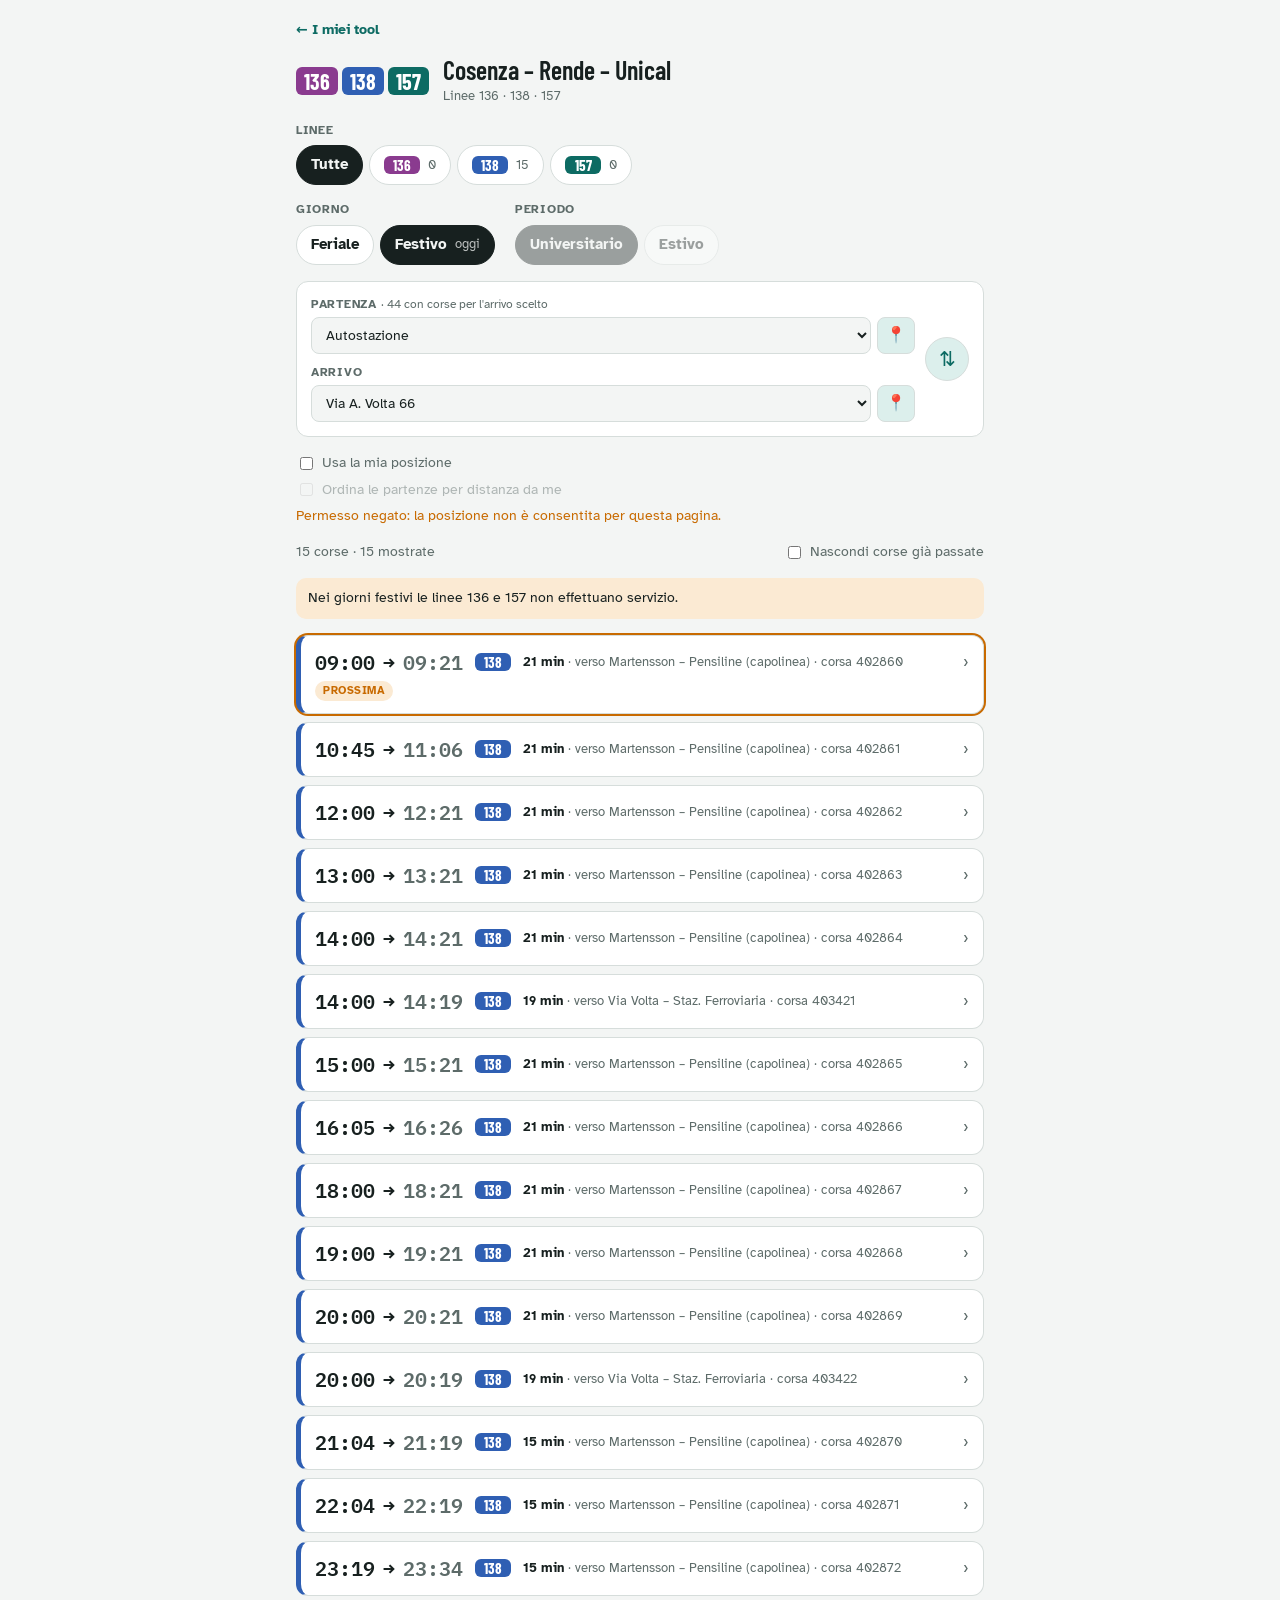
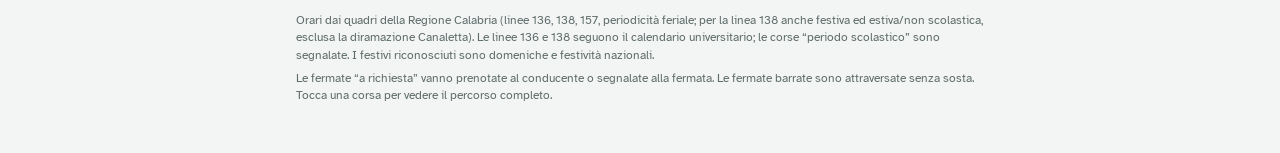
==== commit 1bdd5d70: "all added" ====
--- a/bus/index.html
+++ b/bus/index.html
@@ -2,135 +2,8 @@
 <title>Bus Cosenza–Rende</title>
 <meta name="claude:viewport-fit-sides" content="cover">
 <link rel="stylesheet" href="https://fonts.googleapis.com/css2?family=Barlow+Condensed:wght@500;600;700&family=Atkinson+Hyperlegible:wght@400;700&family=IBM+Plex+Mono:wght@500;600&display=swap">
-<style>
-/* Layout: palina di fermata — testata con badge linee, selettori, filtro linee, lista corse a righe espandibili in timeline */
-:root{
-  color-scheme:light;
-  --bg:#f3f5f4; --surface:#ffffff; --fg:#17201f; --muted:#5d6b69; --line:#d6dddb;
-  --accent:#0d6b63; --accent-soft:#dcefec; --signal:#c86a00; --signal-soft:#fbead3;
-  --l157:#0d6b63; --l157-soft:#dcefec;
-  --l138:#2f5fb3; --l138-soft:#e1e9f7;
-  --l136:#8a3b8f; --l136-soft:#f2e3f2;
-  --on-badge:#ffffff;
-  --f-display:"Barlow Condensed","Arial Narrow",sans-serif;
-  --f-body:"Atkinson Hyperlegible",system-ui,sans-serif;
-  --f-time:"IBM Plex Mono",ui-monospace,monospace;
-}
-@media (prefers-color-scheme:dark){:root:not([data-theme="light"]){
-  --bg:#0f1515; --surface:#172020; --fg:#e6eeec; --muted:#93a3a0; --line:#2a3735;
-  --accent:#4fbfb2; --accent-soft:#16312e; --signal:#f0a24a; --signal-soft:#3a2a14;
-  --l157:#4fbfb2; --l157-soft:#16312e; --l138:#7fa6ee; --l138-soft:#1a2740; --l136:#d48ad8; --l136-soft:#33203a;
-  --on-badge:#0f1515; color-scheme:dark}}
-:root[data-theme="dark"]{
-  --bg:#0f1515; --surface:#172020; --fg:#e6eeec; --muted:#93a3a0; --line:#2a3735;
-  --accent:#4fbfb2; --accent-soft:#16312e; --signal:#f0a24a; --signal-soft:#3a2a14;
-  --l157:#4fbfb2; --l157-soft:#16312e; --l138:#7fa6ee; --l138-soft:#1a2740; --l136:#d48ad8; --l136-soft:#33203a;
-  --on-badge:#0f1515; color-scheme:dark}
-*{box-sizing:border-box}
-html{scroll-padding-top:env(safe-area-inset-top,0px)}
-body{margin:0;background:var(--bg);color:var(--fg);font-family:var(--f-body);font-size:16px;line-height:1.45;
-  padding-top:env(safe-area-inset-top,0px);padding-bottom:env(safe-area-inset-bottom,0px)}
-[hidden]{display:none!important}
-.wrap{max-width:720px;margin:0 auto;padding-block:20px 48px;
-  padding-left:max(16px,env(safe-area-inset-left,0px));padding-right:max(16px,env(safe-area-inset-right,0px));
-  display:flex;flex-direction:column;gap:16px}
-header{display:flex;gap:14px;align-items:center}
-.badges{display:flex;gap:4px;flex-shrink:0}
-.lb{font-family:var(--f-display);font-weight:700;color:var(--on-badge);border-radius:6px;line-height:1.2;display:inline-block;text-align:center}
-.lb.big{font-size:22px;padding:1px 8px}
-.lb.sm{font-size:15px;padding:0 6px;min-width:36px}
-.lb[data-l="157"]{background:var(--l157)}.lb[data-l="138"]{background:var(--l138)}.lb[data-l="136"]{background:var(--l136)}
-h1{font-family:var(--f-display);font-weight:600;font-size:26px;margin:0;line-height:1.1;text-wrap:balance}
-.sub{color:var(--muted);font-size:13px;margin:2px 0 0}
-.picker{background:var(--surface);border:1px solid var(--line);border-radius:12px;padding:14px;
-  display:grid;grid-template-columns:1fr auto;gap:10px;align-items:end}
-.field{display:flex;flex-direction:column;gap:4px;min-width:0}
-.field label,.flabel{font-size:12px;text-transform:uppercase;letter-spacing:.06em;color:var(--muted);font-weight:700}
-.hint{font-size:12px;color:var(--muted);text-transform:none;letter-spacing:0;font-weight:400}
-select{font:inherit;font-size:14px;padding:8px 10px;border-radius:8px;border:1px solid var(--line);background:var(--bg);color:var(--fg);width:100%;min-width:0}
-.sel{display:flex;gap:6px;align-items:stretch}
-.mapbtn{flex:none;width:38px;border:1px solid var(--line);background:var(--accent-soft);border-radius:8px;font-size:16px;cursor:pointer;text-decoration:none;display:flex;align-items:center;justify-content:center}
-.mapbtn[aria-disabled="true"]{opacity:.4;pointer-events:none}
-#swap{grid-row:1 / span 2;grid-column:2;align-self:center;width:44px;height:44px;border-radius:50%;
-  border:1px solid var(--line);background:var(--accent-soft);color:var(--accent);font-size:20px;cursor:pointer}
-.lines{display:flex;flex-direction:column;gap:6px}
-.chips{display:flex;gap:6px;flex-wrap:wrap}
-.chip{font:inherit;font-size:15px;font-weight:700;cursor:pointer;border:1px solid var(--line);background:var(--surface);color:var(--fg);
-  border-radius:99px;padding:6px 14px;display:inline-flex;gap:8px;align-items:center;min-height:40px}
-.chip .n{font-weight:400;color:var(--muted);font-size:13px}
-.chip .dotc{width:10px;height:10px;border-radius:50%}
-.chip[aria-checked="true"]{border-color:var(--fg);background:var(--fg);color:var(--bg)}
-.chip[aria-checked="true"] .n{color:inherit;opacity:.75}
-.chip:disabled{opacity:.4;cursor:default}
-button:focus-visible,select:focus-visible,.row:focus-visible{outline:2px solid var(--accent);outline-offset:2px}
-.opts{display:flex;justify-content:space-between;align-items:center;gap:10px;flex-wrap:wrap;font-size:14px;color:var(--muted)}
-.opts label{display:flex;gap:6px;align-items:center;cursor:pointer}
-.notice{background:var(--signal-soft);color:var(--fg);border-radius:10px;padding:10px 12px;font-size:14px}
-.list{display:flex;flex-direction:column;gap:8px}
-.trip{background:var(--surface);border:1px solid var(--line);border-left-width:5px;border-radius:12px;overflow:hidden}
-.trip[data-l="157"]{border-left-color:var(--l157)}.trip[data-l="138"]{border-left-color:var(--l138)}.trip[data-l="136"]{border-left-color:var(--l136)}
-.trip.past,.trip.off{opacity:.55}
-.trip.next{box-shadow:0 0 0 2px var(--signal)}
-.row{all:unset;box-sizing:border-box;width:100%;cursor:pointer;display:grid;
-  grid-template-columns:auto auto 1fr auto;gap:4px 12px;align-items:center;padding:12px 14px}
-.times{font-family:var(--f-time);font-weight:600;font-size:20px;font-variant-numeric:tabular-nums;display:flex;gap:8px;align-items:center}
-.times .arr{color:var(--muted)}
-.meta{font-size:13px;color:var(--muted);min-width:0}
-.meta b{color:var(--fg);font-weight:700}
-.chev{color:var(--muted);transition:transform .2s}
-.trip.open .chev{transform:rotate(90deg)}
-.tags{grid-column:1 / -1;display:flex;gap:6px;flex-wrap:wrap}
-.tag{font-size:11px;font-weight:700;text-transform:uppercase;letter-spacing:.05em;padding:2px 8px;border-radius:99px;background:var(--accent-soft);color:var(--accent)}
-.tag.sig{background:var(--signal-soft);color:var(--signal)}
-.tag.warn{background:var(--signal-soft);color:var(--fg)}
-.route{border-top:1px solid var(--line);padding:10px 14px 14px;--lc:var(--accent)}
-.rhead{display:flex;gap:8px;align-items:center;flex-wrap:wrap;font-size:13px;color:var(--muted);padding:4px 0 8px}
-.rhead b{color:var(--fg)}
-.seg[data-l="157"]{--lc:var(--l157)}.seg[data-l="138"]{--lc:var(--l138)}.seg[data-l="136"]{--lc:var(--l136)}
-.stop{display:grid;grid-template-columns:52px 18px 1fr;gap:8px;align-items:center;font-size:14px;color:var(--muted)}
-.stop .t{font-family:var(--f-time);font-variant-numeric:tabular-nums;text-align:right}
-.stop .dot{position:relative;height:100%;min-height:28px}
-.stop .dot::before{content:"";position:absolute;left:8px;top:0;bottom:0;width:2px;background:var(--line)}
-.stop .dot::after{content:"";position:absolute;left:4px;top:50%;margin-top:-5px;width:10px;height:10px;border-radius:50%;background:var(--surface);border:2px solid var(--line);box-sizing:border-box}
-.stop.in{color:var(--fg)}
-.stop.in .dot::before{background:var(--lc)}
-.stop.in .dot::after{border-color:var(--lc)}
-.stop.end .dot::after{background:var(--lc)}
-.stop.end{font-weight:700}
-.stop.first .dot::before{top:50%}.stop.last .dot::before{bottom:50%}
-.stop .req{font-size:11px;color:var(--muted);font-weight:400;margin-left:6px}
-.stop.skip .nm{text-decoration:line-through}
-.sep{font-size:12px;color:var(--signal);font-weight:700;text-transform:uppercase;letter-spacing:.05em;padding:10px 0 4px}
-.empty{color:var(--muted);text-align:center;padding:24px 8px}
-.opts.col{flex-direction:column;align-items:flex-start;gap:6px}
-.opts label.dis{opacity:.45;cursor:default}
-.loc{font-size:14px;color:var(--muted);display:flex;gap:8px;align-items:baseline;flex-wrap:wrap}
-.loc b{color:var(--fg)}
-.loc.err{color:var(--signal)}
-.loc button{font:inherit;font-size:13px;border:1px solid var(--line);background:var(--surface);color:var(--accent);border-radius:99px;padding:2px 10px;cursor:pointer}
-.ride-btn{font:inherit;font-size:14px;font-weight:700;cursor:pointer;border:1px solid var(--signal);background:var(--signal-soft);color:var(--fg);
-  border-radius:8px;padding:8px 12px;margin:6px 0 4px;min-height:40px}
-.ride{background:var(--surface);border:2px solid var(--signal);border-radius:12px;padding:14px;display:flex;flex-direction:column;gap:10px}
-.ride-top{display:flex;justify-content:space-between;align-items:center;gap:10px}
-.ride-top .ttl{font-size:12px;text-transform:uppercase;letter-spacing:.06em;color:var(--signal);font-weight:700}
-.ride-top button{font:inherit;font-size:13px;border:1px solid var(--line);background:var(--bg);color:var(--fg);border-radius:99px;padding:4px 12px;cursor:pointer;min-height:32px}
-.ride-next{display:flex;flex-direction:column;gap:2px}
-.ride-next .lbl{font-size:13px;color:var(--muted)}
-.ride-next .nm{font-family:var(--f-display);font-weight:700;font-size:30px;line-height:1.05;text-wrap:balance}
-.ride-next .sub2{font-size:14px;color:var(--muted)}
-.ride-next .sub2 b{color:var(--fg)}
-.ride-src{font-size:12px;color:var(--muted)}
-.stop.past{opacity:.45}
-.stop.nx{color:var(--fg);font-weight:700}
-.stop.nx .dot::after{background:var(--signal);border-color:var(--signal);width:14px;height:14px;left:2px;margin-top:-7px;box-shadow:0 0 0 4px var(--signal-soft)}
-.stop.nx .t{color:var(--signal)}
-.stop .here{font-size:11px;font-weight:700;color:var(--signal);margin-left:6px;text-transform:uppercase;letter-spacing:.05em}
-a.home{font-size:14px;color:var(--accent);text-decoration:none;font-weight:700;align-self:flex-start}
-footer{font-size:12px;color:var(--muted);display:flex;flex-direction:column;gap:6px}
-footer p{margin:0}
-@media (max-width:420px){header{flex-direction:column;align-items:flex-start;gap:8px}.lb.big{font-size:18px}h1{font-size:24px}.times{font-size:18px}.row{gap:4px 10px;grid-template-columns:auto 1fr auto}.row .lb{grid-column:1;grid-row:2;justify-self:start}.row .meta{grid-column:2 / -1;grid-row:2}}
-@media (prefers-reduced-motion:reduce){.chev{transition:none}}
-</style></head><body>
+<link rel="stylesheet" href="style.css">
+</head><body>
 
 <div class="wrap">
   <a class="home" href="../">← I miei tool</a>
@@ -138,7 +11,7 @@
     <div class="badges" aria-hidden="true"><span class="lb big" data-l="136">136</span><span class="lb big" data-l="138">138</span><span class="lb big" data-l="157">157</span></div>
     <div>
       <h1>Cosenza – Rende – Unical</h1>
-      <p class="sub">Linee 136 · 138 · 157 · Feriale (lun–sab) · Consorzio Autolinee</p>
+      <p class="sub">Linee 136 · 138 · 157</p>
     </div>
   </header>
 
@@ -147,6 +20,11 @@
   <div class="lines">
     <span class="flabel" id="linesLbl">Linee</span>
     <div class="chips" id="chips" role="radiogroup" aria-labelledby="linesLbl"></div>
+  </div>
+
+  <div class="cal">
+    <div class="lines"><span class="flabel" id="dayLbl">Giorno</span><div class="chips" id="dayChips" role="radiogroup" aria-labelledby="dayLbl"></div></div>
+    <div class="lines"><span class="flabel" id="perLbl">Periodo</span><div class="chips" id="perChips" role="radiogroup" aria-labelledby="perLbl"></div></div>
   </div>
 
   <div class="picker">
@@ -169,590 +47,11 @@
   <div id="list" class="list"></div>
 
   <footer>
-    <p>Orari dai quadri della Regione Calabria (linee 136, 138, 157, periodicità feriale). Le linee 136 e 138 seguono il calendario universitario; le corse “periodo scolastico” sono segnalate.</p>
+    <p>Orari dai quadri della Regione Calabria (linee 136, 138, 157, periodicità feriale; per la linea 138 anche festiva ed estiva/non scolastica, esclusa la diramazione Canaletta). Le linee 136 e 138 seguono il calendario universitario; le corse “periodo scolastico” sono segnalate. I festivi riconosciuti sono domeniche e festività nazionali.</p>
     <p>Le fermate “a richiesta” vanno prenotate al conducente o segnalate alla fermata. Le fermate barrate sono attraversate senza sosta. Tocca una corsa per vedere il percorso completo.</p>
   </footer>
 </div>
 
-<script>
-const S={"aut":["Autostazione","Cosenza",0],"man":["Piazza Mancini","Cosenza",0],"fal":["Via Falcone 11","Cosenza",0],"ret":["Via Borsellino – ex Rettorato","Cosenza",0],"ip":["Via Borsellino – Staz. Serv. IP","Cosenza",0],"cos74":["Viale Cosmai 74","Cosenza",0],"farm":["Viale Cosmai – Farmacia Russo","Cosenza",0],"gdf":["Viale Cosmai – G.d.F.","Cosenza",1],"casrm":["Viale Cosmai – Casermette","Cosenza",1],"crati12":["Via Crati 12","Rende · Roges",0],"neto":["Via Valle del Neto 7","Rende · Roges",0],"kenn":["Viale Kennedy 114","Rende · Roges",0],"lenin":["Via N. Lenin 1C","Rende · Roges",1],"metro":["Metropolis","Rende · Roges",0],"genova":["Via Genova 7","Rende · Roges",1],"busento":["Via Busento 16","Rende · Roges",0],"robinson":["Via Crati – Parco Robinson","Rende · Roges",0],"res32":["Via della Resistenza 32","Rende · Commenda",0],"res96":["Via della Resistenza 96","Rende · Commenda",1],"res132":["Via della Resistenza 132","Rende · Commenda",0],"band":["Via F.lli Bandiera 84","Rende · Commenda",1],"bil":["Via C. Bilotta","Rende · Commenda",0],"pell":["Via S. Pellico","Rende · Commenda",0],"gram":["Via A. Gramsci 8","Rende · Commenda",0],"ver110":["Via G. Verdi 110","Rende · Commenda",1],"ver170":["Via G. Verdi 170","Rende · Commenda",1],"ver220":["Via G. Verdi 220","Rende · Commenda",0],"menot":["Via C. Menotti","Rende · Commenda",0],"minz":["Via Don Minzoni 78","Rende · Commenda",0],"minz2":["Via Don Minzoni 2","Rende · Commenda",1],"tennis":["Via Don Minzoni – Campi da tennis","Rende · Commenda",0],"ver248":["Via G. Verdi 248","Rende · Quattromiglia",1],"volta":["Via A. Volta 66","Rende · Quattromiglia",0],"ferr":["Via Volta – Staz. Ferroviaria","Rende · Quattromiglia",0],"poli":["Via L. Da Vinci – Poliambulatorio","Rende · Quattromiglia",0],"dv42":["Via L. Da Vinci 42","Rende · Quattromiglia",0],"giorc":["Villa Giorcelli","Rende · Quattromiglia",0],"erg":["Via Marconi – Staz. Serv. ERG","Rende · Quattromiglia",0],"marc81":["Via Marconi 81","Rende · Quattromiglia",0],"ros47":["Via Rossini 47","Rende · Quattromiglia",1],"ros60":["Via Rossini 60","Rende · Quattromiglia",1],"ros194":["Via Rossini 194","Rende · Quattromiglia",0],"baires":["C.da Tocci – Via Buenos Aires","Rende · Quattromiglia",1],"par1":["C.da Tocci – Via Parigi I","Rende · Quattromiglia",1],"par2":["C.da Tocci – Via Parigi II","Rende · Quattromiglia",1],"par3":["C.da Tocci – Via Parigi III","Rende · Quattromiglia",1],"sav":["Via A. Savinio – Pensiline","Rende · Unical",0],"term":["Terminal bus","Rende · Unical",0],"cubo":["Via delle Scienze – Cubo 1A","Rende · Unical",0],"dst":["Dip. Scienze della Terra","Rende · Unical",0],"ing":["Martensson – Dip. Ingegneria","Rende · Unical",0],"suolo":["Martensson – Dip. Difesa Suolo","Rende · Unical",0],"mart":["Martensson – Pensiline (capolinea)","Rende · Unical",0],"cus":["C.U.S.","Rende · Unical",1],"dehon":["Via Padre Leon Dehon","Rende · Unical",1]};
-const RAW=[["157","403085","and","",435,"aut:0 man:5 fal:12 ret:13 ip:15 cos74:19 crati12:21 neto:23 kenn:24 res32:25 res96:26 ver110:30 ver170:31 ver220:32 volta:35"],
-["157","403484","and","",450,"aut:0 man:5 fal:12 ret:13 ip:15 cos74:19 crati12:21 neto:23 kenn:24 res32:25 res96:26 ver110:30 ver170:31 ver220:32 volta:35"],
-["157","403485","and","",465,"aut:0 man:5 fal:12 ret:13 ip:15 cos74:19 crati12:21 neto:23 kenn:24 res32:25 res96:26 ver110:30 ver170:31 ver220:32 volta:35"],
-["157","403086","and","",485,"aut:0 man:5 fal:12 ret:13 ip:15 cos74:19 crati12:21 neto:23 kenn:24 res32:25 res96:26 ver110:30 ver170:31 ver220:32 volta:35"],
-["157","403486","and","",505,"aut:0 man:5 fal:12 ret:13 ip:15 cos74:19 crati12:21 neto:23 kenn:24 res32:25 res96:26 ver110:30 ver170:31 ver220:32 volta:35"],
-["157","403487","and","",520,"aut:0 man:5 fal:12 ret:13 ip:15 cos74:19 crati12:21 neto:23 kenn:24 res32:25 res96:26 ver110:30 ver170:31 ver220:32 volta:35"],
-["157","403488","and","",535,"aut:0 man:5 fal:12 ret:13 ip:15 cos74:19 crati12:21 neto:23 kenn:24 res32:25 res96:26 ver110:30 ver170:31 ver220:32 volta:35"],
-["157","403489","and","",555,"aut:0 man:10 fal:12 ret:13 ip:18 cos74:19 crati12:21 neto:23 kenn:25 res32:25 res96:29 ver110:30 ver170:31 ver220:32 volta:35"],
-["157","403089","and","",575,"aut:0 man:10 fal:12 ret:13 ip:18 cos74:19 crati12:21 neto:23 kenn:25 res32:25 res96:29 ver110:30 ver170:31 ver220:32 volta:35"],
-["157","403119","and","",590,"aut:0 man:10 fal:12 ret:13 ip:18 cos74:19 crati12:21 neto:23 kenn:25 res32:25 res96:29 ver110:30 ver170:31 ver220:32 volta:35"],
-["157","403090","and","",605,"aut:0 man:10 fal:12 ret:13 ip:18 cos74:19 crati12:21 neto:23 kenn:25 res32:25 res96:29 ver110:30 ver170:31 ver220:32 volta:35"],
-["157","403490","and","",625,"aut:0 man:5 fal:12 ret:13 ip:15 cos74:19 crati12:21 neto:23 kenn:24 res32:25 res96:26 ver110:30 ver170:31 ver220:32 volta:35"],
-["157","403491","and","",645,"aut:0 man:5 fal:12 ret:13 ip:15 cos74:19 crati12:21 neto:23 kenn:24 res32:25 res96:26 ver110:30 ver170:31 ver220:32 volta:35"],
-["157","403492","and","",660,"aut:0 man:5 fal:12 ret:13 ip:15 cos74:19 crati12:21 neto:23 kenn:24 res32:25 res96:26 ver110:30 ver170:31 ver220:32 volta:35"],
-["157","403493","and","",675,"aut:0 man:5 fal:12 ret:13 ip:15 cos74:19 crati12:21 neto:23 kenn:24 res32:25 res96:26 ver110:30 ver170:31 ver220:32 volta:35"],
-["157","403094","and","",695,"aut:0 man:5 fal:12 ret:13 ip:15 cos74:19 crati12:21 neto:23 kenn:24 res32:25 res96:26 ver110:30 ver170:31 ver220:32 volta:35"],
-["157","403494","and","",715,"aut:0 man:5 fal:12 ret:13 ip:15 cos74:19 crati12:21 neto:23 kenn:24 res32:25 res96:26 ver110:30 ver170:31 ver220:32 volta:35"],
-["157","403495","and","",730,"aut:0 man:5 fal:12 ret:13 ip:15 cos74:19 crati12:21 neto:23 kenn:24 res32:25 res96:26 ver110:30 ver170:31 ver220:32 volta:35"],
-["157","403496","and","",745,"aut:0 man:5 fal:12 ret:13 ip:15 cos74:19 crati12:21 neto:23 kenn:24 res32:25 res96:26 ver110:30 ver170:31 ver220:32 volta:35"],
-["157","403497","and","",765,"aut:0 man:5 fal:12 ret:13 ip:15 cos74:19 crati12:21 neto:23 kenn:24 res32:25 res96:26 ver110:30 ver170:31 ver220:32 volta:35"],
-["157","403097","and","",785,"aut:0 man:5 fal:12 ret:13 ip:15 cos74:19 crati12:21 neto:23 kenn:24 res32:25 res96:26 ver110:30 ver170:31 ver220:32 volta:35"],
-["157","403125","and","",800,"aut:0 man:5 fal:12 ret:13 ip:15 cos74:19 crati12:21 neto:23 kenn:24 res32:25 res96:26 ver110:30 ver170:31 ver220:32 volta:35"],
-["157","403098","and","",815,"aut:0 man:5 fal:12 ret:13 ip:15 cos74:19 crati12:21 neto:23 kenn:24 res32:25 res96:26 ver110:30 ver170:31 ver220:32 volta:35"],
-["157","404127","and","",835,"aut:0 man:5 fal:12 ret:13 ip:15 cos74:19 crati12:21 neto:23 kenn:24 res32:25 res96:26 ver110:30 ver170:31 ver220:32 volta:35"],
-["157","403499","and","",870,"aut:0 man:5 fal:12 ret:13 ip:15 cos74:19 crati12:21 neto:23 kenn:24 res32:25 res96:26 ver110:30 ver170:31 ver220:32 volta:35"],
-["157","403500","and","",885,"aut:0 man:5 fal:12 ret:13 ip:15 cos74:19 crati12:21 neto:23 kenn:24 res32:25 res96:26 ver110:30 ver170:31 ver220:32 volta:35"],
-["157","403101","and","",905,"aut:0 man:5 fal:12 ret:13 ip:15 cos74:19 crati12:21 neto:23 kenn:24 res32:25 res96:26 ver110:30 ver170:31 ver220:32 volta:35"],
-["157","403501","and","",925,"aut:0 man:5 fal:12 ret:13 ip:15 cos74:19 crati12:21 neto:23 kenn:24 res32:25 res96:26 ver110:30 ver170:31 ver220:32 volta:35"],
-["157","403502","and","",940,"aut:0 man:5 fal:12 ret:13 ip:15 cos74:19 crati12:21 neto:23 kenn:24 res32:25 res96:26 ver110:30 ver170:31 ver220:32 volta:35"],
-["157","403503","and","",955,"aut:0 man:5 fal:12 ret:13 ip:15 cos74:19 crati12:21 neto:23 kenn:24 res32:25 res96:26 ver110:30 ver170:31 ver220:32 volta:35"],
-["157","403504","and","",975,"aut:0 man:5 fal:12 ret:13 ip:15 cos74:19 crati12:21 neto:23 kenn:24 res32:25 res96:26 ver110:30 ver170:31 ver220:32 volta:35"],
-["157","403104","and","",995,"aut:0 man:5 fal:12 ret:13 ip:15 cos74:19 crati12:21 neto:23 kenn:24 res32:25 res96:26 ver110:30 ver170:31 ver220:32 volta:35"],
-["157","403132","and","",1010,"aut:0 man:5 fal:12 ret:13 ip:15 cos74:19 crati12:21 neto:23 kenn:24 res32:25 res96:26 ver110:30 ver170:31 ver220:32 volta:35"],
-["157","403105","and","",1025,"aut:0 man:5 fal:12 ret:13 ip:15 cos74:19 crati12:21 neto:23 kenn:24 res32:25 res96:26 ver110:30 ver170:31 ver220:32 volta:35"],
-["157","403505","and","",1045,"aut:0 man:5 fal:12 ret:13 ip:15 cos74:19 crati12:21 neto:23 kenn:24 res32:25 res96:26 ver110:30 ver170:31 ver220:32 volta:35"],
-["157","403506","and","",1065,"aut:0 man:5 fal:12 ret:13 ip:15 cos74:19 crati12:21 neto:23 kenn:24 res32:25 res96:26 ver110:30 ver170:31 ver220:32 volta:35"],
-["157","403507","and","",1085,"aut:0 man:5 fal:12 ret:13 ip:15 cos74:19 crati12:21 neto:23 kenn:24 res32:25 res96:26 ver110:30 ver170:31 ver220:32 volta:35"],
-["157","403508","and","",1095,"aut:0 man:5 fal:12 ret:13 ip:15 cos74:19 crati12:21 neto:23 kenn:24 res32:25 res96:26 ver110:30 ver170:31 ver220:32 volta:35"],
-["157","403108","and","",1115,"aut:0 man:5 fal:12 ret:13 ip:15 cos74:19 crati12:21 neto:23 kenn:24 res32:25 res96:26 ver110:30 ver170:31 ver220:32 volta:35"],
-["157","404088","and","FU",1130,"aut:0 man:5 fal:12 ret:13 ip:15 cos74:19 crati12:21 neto:23 kenn:24 res32:25 res96:26 ver110:30 ver170:31 ver220:32 volta:35"],
-["157","403509","and","",1135,"aut:0 man:5 fal:12 ret:13 ip:15 cos74:19 crati12:21 neto:23 kenn:24 res32:25 res96:26 ver110:30 ver170:31 ver220:32 volta:35"],
-["157","403510","and","",1150,"aut:0 man:5 fal:12 ret:13 ip:15 cos74:19 crati12:21 neto:23 kenn:24 res32:25 res96:26 ver110:30 ver170:31 ver220:32 volta:35"],
-["157","403511","and","",1165,"aut:0 man:5 fal:12 ret:13 ip:15 cos74:19 crati12:21 neto:23 kenn:24 res32:25 res96:26 ver110:30 ver170:31 ver220:32 volta:35"],
-["157","403512","and","",1185,"aut:0 man:5 fal:12 ret:13 ip:15 cos74:19 crati12:21 neto:23 kenn:24 res32:25 res96:26 ver110:30 ver170:31 ver220:32 volta:35"],
-["157","403599","and","",1220,"aut:0 man:5 fal:12 ret:13 ip:15 cos74:19 crati12:21 neto:23 kenn:24 res32:25 res96:26 ver110:30 ver170:31 ver220:32 volta:35"],
-["157","403970","and","",1225,"aut:0 man:15 fal:22 ret:23 ip:25 cos74:29 crati12:31 neto:33 kenn:34 res32:35 res96:36 ver110:40 ver170:41 ver220:42 volta:45"],
-["157","403513","and","",1260,"aut:0 man:5 fal:12 ret:13 ip:15 cos74:19 crati12:21 neto:23 kenn:24 res32:25 res96:26 ver110:30 ver170:31 ver220:32 volta:35"],
-["157","403543","rit","",410,"volta:0 ferr:1 poli:2 dv42:4 ros47:5 ros60:7 ros194:8 menot:11 minz:12 lenin:13 metro:14 genova:15 busento:16 robinson:17 farm:18 gdf:19 casrm:20 ip:20 ret:22 fal:23 aut:25"],
-["157","404086","rit","",415,"volta:0 ferr:1 poli:2 dv42:4 ros47:6 baires:7 par1:8 par2:9 par3:10 ros60:13 ros194:15 menot:18 minz:19 lenin:20 metro:22 genova:24 busento:25 robinson:25 farm:27 gdf:28 casrm:29 ip:30 ret:31 fal:32 aut:35"],
-["157","403206","rit","",430,"volta:0 ferr:1 poli:2 dv42:4 ros47:6 baires:7 par1:8 par2:9 par3:10 ros60:13 ros194:15 menot:18 minz:19 lenin:20 metro:22 genova:24 busento:25 robinson:25 farm:27 gdf:28 casrm:29 ip:30 ret:31 fal:32 aut:35"],
-["157","403179","rit","",450,"volta:0 ferr:1 poli:2 dv42:4 ros47:6 baires:7 par1:8 par2:9 par3:10 ros60:13 ros194:15 menot:18 minz:19 lenin:20 metro:22 genova:24 busento:25 robinson:25 farm:27 gdf:28 casrm:29 ip:30 ret:31 fal:32 aut:35"],
-["157","403514","rit","",470,"volta:0 ferr:1 poli:2 dv42:4 ros47:6 baires:7 par1:8 par2:9 par3:10 ros60:13 ros194:15 menot:18 minz:19 lenin:20 metro:22 genova:24 busento:25 robinson:25 farm:27 gdf:28 casrm:29 ip:30 ret:31 fal:32 aut:35"],
-["157","403515","rit","",485,"volta:0 ferr:1 poli:2 dv42:4 ros47:6 baires:7 par1:8 par2:9 par3:10 ros60:13 ros194:15 menot:18 minz:19 lenin:20 metro:22 genova:24 busento:25 robinson:25 farm:27 gdf:28 casrm:29 ip:30 ret:31 fal:32 aut:35"],
-["157","403516","rit","",500,"volta:0 ferr:1 poli:2 dv42:4 ros47:6 baires:7 par1:8 par2:9 par3:10 ros60:13 ros194:15 menot:18 minz:19 lenin:20 metro:22 genova:24 busento:25 robinson:25 farm:27 gdf:28 casrm:29 ip:30 ret:31 fal:32 aut:35"],
-["157","403517","rit","",520,"volta:0 ferr:1 poli:2 dv42:4 ros47:6 baires:7 par1:8 par2:9 par3:10 ros60:13 ros194:15 menot:18 minz:19 lenin:20 metro:22 genova:24 busento:25 robinson:25 farm:27 gdf:28 casrm:29 ip:30 ret:31 fal:32 aut:35"],
-["157","403182","rit","",540,"volta:0 ferr:1 poli:2 dv42:4 ros47:6 baires:7 par1:8 par2:9 par3:10 ros60:13 ros194:15 menot:18 minz:19 lenin:20 metro:22 genova:24 busento:25 robinson:25 farm:27 gdf:28 casrm:29 ip:30 ret:31 fal:32 aut:35"],
-["157","403210","rit","",555,"volta:0 ferr:1 poli:2 dv42:4 ros47:6 baires:7 par1:8 par2:9 par3:10 ros60:13 ros194:15 menot:18 minz:19 lenin:20 metro:22 genova:24 busento:25 robinson:25 farm:27 gdf:28 casrm:29 ip:30 ret:31 fal:32 aut:35"],
-["157","403183","rit","",570,"volta:0 ferr:1 poli:2 dv42:4 ros47:6 baires:7 par1:8 par2:9 par3:10 ros60:13 ros194:15 menot:18 minz:19 lenin:20 metro:22 genova:24 busento:25 robinson:25 farm:27 gdf:28 casrm:29 ip:30 ret:31 fal:32 aut:35"],
-["157","403518","rit","",590,"volta:0 ferr:1 poli:2 dv42:4 ros47:6 baires:7 par1:8 par2:9 par3:10 ros60:13 ros194:15 menot:18 minz:19 lenin:20 metro:22 genova:24 busento:25 robinson:25 farm:27 gdf:28 casrm:29 ip:30 ret:31 fal:32 aut:35"],
-["157","403519","rit","",610,"volta:0 ferr:1 poli:2 dv42:4 ros47:6 baires:7 par1:8 par2:9 par3:10 ros60:13 ros194:15 menot:18 minz:19 lenin:20 metro:22 genova:24 busento:25 robinson:25 farm:27 gdf:28 casrm:29 ip:30 ret:31 fal:32 aut:35"],
-["157","403520","rit","",625,"volta:0 ferr:1 poli:2 dv42:4 ros47:6 baires:7 par1:8 par2:9 par3:10 ros60:13 ros194:15 menot:18 minz:19 lenin:20 metro:22 genova:24 busento:25 robinson:25 farm:27 gdf:28 casrm:29 ip:30 ret:31 fal:32 aut:35"],
-["157","403521","rit","",640,"volta:0 ferr:1 poli:2 dv42:4 ros47:6 baires:7 par1:8 par2:9 par3:10 ros60:13 ros194:15 menot:18 minz:19 lenin:20 metro:22 genova:24 busento:25 robinson:25 farm:27 gdf:28 casrm:29 ip:30 ret:31 fal:32 aut:35"],
-["157","403186","rit","",660,"volta:0 ferr:1 poli:2 dv42:4 ros47:6 baires:7 par1:8 par2:9 par3:10 ros60:13 ros194:15 menot:18 minz:19 lenin:20 metro:22 genova:24 busento:25 robinson:25 farm:27 gdf:28 casrm:29 ip:30 ret:31 fal:32 aut:35"],
-["157","403522","rit","",680,"volta:0 ferr:1 poli:2 dv42:4 ros47:6 baires:7 par1:8 par2:9 par3:10 ros60:13 ros194:15 menot:18 minz:19 lenin:20 metro:22 genova:24 busento:25 robinson:25 farm:27 gdf:28 casrm:29 ip:30 ret:31 fal:32 aut:35"],
-["157","403523","rit","",695,"volta:0 ferr:1 poli:2 dv42:4 ros47:6 baires:7 par1:8 par2:9 par3:10 ros60:13 ros194:15 menot:18 minz:19 lenin:20 metro:22 genova:24 busento:25 robinson:25 farm:27 gdf:28 casrm:29 ip:30 ret:31 fal:32 aut:35"],
-["157","403524","rit","",710,"volta:0 ferr:1 poli:2 dv42:4 ros47:6 baires:7 par1:8 par2:9 par3:10 ros60:13 ros194:15 menot:18 minz:19 lenin:20 metro:22 genova:24 busento:25 robinson:25 farm:27 gdf:28 casrm:29 ip:30 ret:31 fal:32 aut:35"],
-["157","403525","rit","",730,"volta:0 ferr:1 poli:2 dv42:4 ros47:6 baires:7 par1:8 par2:9 par3:10 ros60:13 ros194:15 menot:18 minz:19 lenin:20 metro:22 genova:24 busento:25 robinson:25 farm:27 gdf:28 casrm:29 ip:30 ret:31 fal:32 aut:35"],
-["157","403954","rit","",750,"volta:0 ferr:1 poli:2 dv42:4 ros47:6 baires:7 par1:8 par2:9 par3:10 ros60:13 ros194:15 menot:18 minz:19 lenin:20 metro:22 genova:24 busento:25 robinson:25 farm:27 gdf:28 casrm:29 ip:30 ret:31 fal:32 aut:35"],
-["157","404087","rit","",765,"volta:0 ferr:1 poli:2 dv42:4 ros47:6 baires:7 par1:8 par2:9 par3:10 ros60:13 ros194:15 menot:18 minz:19 lenin:20 metro:22 genova:24 busento:25 robinson:25 farm:27 gdf:28 casrm:29 ip:30 ret:31 fal:32 aut:35"],
-["157","403190","rit","",780,"volta:0 ferr:1 poli:2 dv42:4 ros47:6 baires:7 par1:8 par2:9 par3:10 ros60:13 ros194:15 menot:18 minz:19 lenin:20 metro:22 genova:24 busento:25 robinson:25 farm:27 gdf:28 casrm:29 ip:30 ret:31 fal:32 aut:35"],
-["157","403527","rit","",800,"volta:0 ferr:1 poli:2 dv42:4 ros47:6 baires:7 par1:8 par2:9 par3:10 ros60:13 ros194:15 menot:18 minz:19 lenin:20 metro:22 genova:24 busento:25 robinson:25 farm:27 gdf:28 casrm:29 ip:30 ret:31 fal:32 aut:35"],
-["157","403526","rit","",820,"volta:0 ferr:1 poli:2 dv42:4 ros47:6 baires:7 par1:8 par2:9 par3:10 ros60:13 ros194:15 menot:18 minz:19 lenin:20 metro:22 genova:24 busento:25 robinson:25 farm:27 gdf:28 casrm:29 ip:30 ret:31 fal:32 aut:35"],
-["157","403529","rit","",835,"volta:0 ferr:1 poli:2 dv42:4 ros47:6 baires:7 par1:8 par2:9 par3:10 ros60:13 ros194:15 menot:18 minz:19 lenin:20 metro:22 genova:24 busento:25 robinson:25 farm:27 gdf:28 casrm:29 ip:30 ret:31 fal:32 aut:35"],
-["157","403530","rit","",850,"volta:0 ferr:1 poli:2 dv42:4 ros47:6 baires:7 par1:8 par2:9 par3:10 ros60:13 ros194:15 menot:18 minz:19 lenin:20 metro:22 genova:24 busento:25 robinson:25 farm:27 gdf:28 casrm:29 ip:30 ret:31 fal:32 aut:35"],
-["157","403193","rit","",870,"volta:0 ferr:1 poli:2 dv42:4 ros47:6 baires:7 par1:8 par2:9 par3:10 ros60:13 ros194:15 menot:18 minz:19 lenin:20 metro:22 genova:24 busento:25 robinson:25 farm:27 gdf:28 casrm:29 ip:30 ret:31 fal:32 aut:35"],
-["157","403531","rit","",890,"volta:0 ferr:1 poli:2 dv42:4 ros47:6 baires:7 par1:8 par2:9 par3:10 ros60:13 ros194:15 menot:18 minz:19 lenin:20 metro:22 genova:24 busento:25 robinson:25 farm:27 gdf:28 casrm:29 ip:30 ret:31 fal:32 aut:35"],
-["157","403532","rit","",905,"volta:0 ferr:1 poli:2 dv42:4 ros47:6 baires:7 par1:8 par2:9 par3:10 ros60:13 ros194:15 menot:18 minz:19 lenin:20 metro:22 genova:24 busento:25 robinson:25 farm:27 gdf:28 casrm:29 ip:30 ret:31 fal:32 aut:35"],
-["157","403533","rit","",920,"volta:0 ferr:1 poli:2 dv42:4 ros47:6 baires:7 par1:8 par2:9 par3:10 ros60:13 ros194:15 menot:18 minz:19 lenin:20 metro:22 genova:24 busento:25 robinson:25 farm:27 gdf:28 casrm:29 ip:30 ret:31 fal:32 aut:35"],
-["157","403534","rit","",940,"volta:0 ferr:1 poli:2 dv42:4 ros47:6 baires:7 par1:8 par2:9 par3:10 ros60:13 ros194:15 menot:18 minz:19 lenin:20 metro:22 genova:24 busento:25 robinson:25 farm:27 gdf:28 casrm:29 ip:30 ret:31 fal:32 aut:35"],
-["157","403196","rit","",960,"volta:0 ferr:1 poli:2 dv42:4 ros47:6 baires:7 par1:8 par2:9 par3:10 ros60:13 ros194:15 menot:18 minz:19 lenin:20 metro:22 genova:24 busento:25 robinson:25 farm:27 gdf:28 casrm:29 ip:30 ret:31 fal:32 aut:35"],
-["157","403224","rit","",975,"volta:0 ferr:1 poli:2 dv42:4 ros47:6 baires:7 par1:8 par2:9 par3:10 ros60:13 ros194:15 menot:18 minz:19 lenin:20 metro:22 genova:24 busento:25 robinson:25 farm:27 gdf:28 casrm:29 ip:30 ret:31 fal:32 aut:35"],
-["157","403197","rit","",990,"volta:0 ferr:1 poli:2 dv42:4 ros47:6 baires:7 par1:8 par2:9 par3:10 ros60:13 ros194:15 menot:18 minz:19 lenin:20 metro:22 genova:24 busento:25 robinson:25 farm:27 gdf:28 casrm:29 ip:30 ret:31 fal:32 aut:35"],
-["157","403535","rit","",1010,"volta:0 ferr:1 poli:2 dv42:4 ros47:6 baires:7 par1:8 par2:9 par3:10 ros60:13 ros194:15 menot:18 minz:19 lenin:20 metro:22 genova:24 busento:25 robinson:25 farm:27 gdf:28 casrm:29 ip:30 ret:31 fal:32 aut:35"],
-["157","403536","rit","",1030,"volta:0 ferr:1 poli:2 dv42:4 ros47:6 baires:7 par1:8 par2:9 par3:10 ros60:13 ros194:15 menot:18 minz:19 lenin:20 metro:22 genova:24 busento:25 robinson:25 farm:27 gdf:28 casrm:29 ip:30 ret:31 fal:32 aut:35"],
-["157","403537","rit","",1045,"volta:0 ferr:1 poli:2 dv42:4 ros47:6 baires:7 par1:8 par2:9 par3:10 ros60:13 ros194:15 menot:18 minz:19 lenin:20 metro:22 genova:24 busento:25 robinson:25 farm:27 gdf:28 casrm:29 ip:30 ret:31 fal:32 aut:35"],
-["157","403538","rit","",1060,"volta:0 ferr:1 poli:2 dv42:4 ros47:6 baires:7 par1:8 par2:9 par3:10 ros60:13 ros194:15 menot:18 minz:19 lenin:20 metro:22 genova:24 busento:25 robinson:25 farm:27 gdf:28 casrm:29 ip:30 ret:31 fal:32 aut:35"],
-["157","403200","rit","",1080,"volta:0 ferr:1 poli:2 dv42:4 ros47:6 baires:7 par1:8 par2:9 par3:10 ros60:13 ros194:15 menot:18 minz:19 lenin:20 metro:22 genova:24 busento:25 robinson:25 farm:27 gdf:28 casrm:29 ip:30 ret:31 fal:32 aut:35"],
-["157","403539","rit","",1100,"volta:0 ferr:1 poli:2 dv42:4 ros47:6 baires:7 par1:8 par2:9 par3:10 ros60:13 ros194:15 menot:18 minz:19 lenin:20 metro:22 genova:24 busento:25 robinson:25 farm:27 gdf:28 casrm:29 ip:30 ret:31 fal:32 aut:35"],
-["157","403540","rit","",1120,"volta:0 ferr:1 poli:2 dv42:4 ros47:6 baires:7 par1:8 par2:9 par3:10 ros60:13 ros194:15 menot:18 minz:19 lenin:20 metro:22 genova:24 busento:25 robinson:25 farm:27 gdf:28 casrm:29 ip:30 ret:31 fal:32 aut:35"],
-["157","403541","rit","",1130,"volta:0 ferr:1 poli:2 dv42:4 ros47:6 baires:7 par1:8 par2:9 par3:10 ros60:13 ros194:15 menot:18 minz:19 lenin:20 metro:22 genova:24 busento:25 robinson:25 farm:27 gdf:28 casrm:29 ip:30 ret:31 fal:32 aut:35"],
-["157","403542","rit","",1150,"volta:0 ferr:1 poli:2 dv42:4 ros47:6 baires:7 par1:8 par2:9 par3:10 ros60:13 ros194:15 menot:18 minz:19 lenin:20 metro:22 genova:24 busento:25 robinson:25 farm:27 gdf:28 casrm:29 ip:30 ret:31 fal:32 aut:35"],
-["157","403544","rit","",1170,"volta:0 ferr:1 poli:2 dv42:4 ros47:5 ros60:7 ros194:8 menot:11 minz:12 lenin:13 metro:14 genova:15 busento:16 robinson:17 farm:18 gdf:19 casrm:20 ip:20 ret:22 fal:23 aut:25"],
-["157","403231","rit","",1185,"volta:0 ferr:1 poli:2 dv42:4 ros47:6 baires:7 par1:8 par2:9 par3:10 ros60:13 ros194:15 menot:18 minz:19 lenin:20 metro:22 genova:24 busento:25 robinson:25 farm:27 gdf:28 casrm:29 ip:30 ret:31 fal:32 aut:35"],
-["157","403204","rit","",1200,"volta:0 ferr:1 poli:2 dv42:4 ros47:6 baires:7 par1:8 par2:9 par3:10 ros60:13 ros194:15 menot:18 minz:19 lenin:20 metro:22 genova:24 busento:25 robinson:25 farm:27 gdf:28 casrm:29 ip:30 ret:31 fal:32 aut:35"],
-["157","403528","rit","",1225,"volta:0 ferr:1 poli:2 dv42:4 ros47:6 baires:7 par1:8 par2:9 par3:10 ros60:13 ros194:15 menot:18 minz:19 lenin:20 metro:22 genova:24 busento:25 robinson:25 farm:27 gdf:28 casrm:29 ip:30 ret:31 fal:32 aut:35"],
-["138","402648","and","",430,"aut:0 fal:3 ret:4 ip:5 cos74:8 crati12:9 neto:11 kenn:11 res32:12 ver110:15 ver170:16 ver220:17 ver248:18 volta:19 ferr:20 poli:21 giorc:22 erg:23 sav:29 term:30"],
-["138","402652","and","",448,"aut fal:0 ret:1 ip:2 cos74:5 crati12:7 neto kenn:8 res32:10 ver110:13 ver170 ver220:15 ver248:15 volta:16 ferr:17 poli:18 giorc:19 erg:21 sav:27 cubo:28 dst:29 ing:31 suolo:31 mart:32"],
-["138","404073","and","F",465,"aut:0 fal:3 ret:4 ip:5 cos74:8 crati12:10 neto:11 kenn:11 res32:13 ver110:16 ver170:16 ver220:18 ver248:18 volta:19 ferr:20 poli:21 giorc:22 erg:24 sav:30 cubo:31 dst:32 ing:34 suolo:34 mart:35"],
-["138","402649","and","",465,"aut:0 fal ret:4 ip:5 cos74:8 crati12:9 neto:11 kenn:11 res32:12 ver110:15 ver170:16 ver220:17 ver248:18 volta:19 ferr:20 poli giorc:22 erg:23 sav term:30"],
-["138","402651","and","",483,"aut fal:0 ret:1 ip:2 cos74:5 crati12:6 neto kenn:8 res32:9 ver110:12 ver170 ver220:14 ver248:15 volta:16 ferr:17 poli:18 giorc:19 erg:20 sav:26 term:27"],
-["138","402650","and","",480,"aut:0 fal:3 ret:4 ip:5 cos74 crati12:9 neto:11 kenn:11 res32:12 ver110:15 ver170:16 ver220:17 ver248:18 volta:19 ferr:20 poli:21 giorc:22 erg sav:29 term:30"],
-["138","402656","and","",480,"aut:0 fal ret:4 ip:5 cos74:8 crati12:10 neto:11 kenn:11 res32:13 ver110:16 ver170:16 ver220:18 ver248:18 volta:19 ferr:20 poli giorc:22 erg:24 sav:30 cubo:31 dst ing:34 suolo:34 mart:35"],
-["138","402659","and","",495,"aut:0 fal:3 ret:4 ip:5 cos74:8 crati12:10 neto:11 kenn:11 res32:13 ver110:16 ver170:16 ver220:18 ver248:18 volta:19 ferr:20 poli:21 giorc:22 erg:24 sav:30 cubo:31 dst:32 ing:34 suolo:34 mart:35"],
-["138","402658","and","",495,"aut:0 fal:3 ret:4 ip:5 cos74:8 crati12:10 neto:11 kenn:11 res32:13 ver110:16 ver170:16 ver220:18 ver248:18 volta:19 ferr:20 poli:21 giorc:22 erg:24 sav:30 cubo:31 dst:32 ing:34 suolo:34 mart:35"],
-["138","403427","and","",500,"aut:0 fal:3 ret:4 ip:5 cos74:8 crati12:9 neto:11 kenn:11 res32:12 ver110:15 ver170:16 ver220:17 ver248:18 volta:19 ferr:20 poli:21 giorc:22 erg:23 sav:29 term:30"],
-["138","402668","and","",603,"aut fal:0 ret:1 ip:2 cos74:5 crati12:6 neto kenn:8 res32:9 ver110:12 ver170 ver220:14 ver248:15 volta:16 ferr:17 poli:18 giorc:19 erg:20 sav:26 term:27"],
-["138","402698","and","",840,"aut:0 fal:3 ret:4 ip:5 cos74 crati12:10 neto:11 kenn:11 res32:13 ver110:16 ver170:16 ver220:18 ver248:18 volta:19 ferr:20 poli:21 giorc:22 erg sav:30 cubo:31 dst:32 ing:34 suolo:34 mart:35"],
-["138","402696","and","",840,"aut:0 fal:3 ret:4 ip:5 cos74:7 crati12:9 neto:10 kenn:11 res32:12 band:13 bil:14 ver110:17 ver170:18 ver220:19 ver248:19 volta:20 ferr:21 poli:22 giorc:23 erg:25 sav:30 cubo:31 dst:32 ing:34 suolo:34 mart:35"],
-["138","403339","and","",845,"aut:0 fal:3 ret:4 ip:5 cos74:7 crati12:9 neto:10 kenn:10 res32:12 ver110:16 ver170:17 ver220:18 ver248:18 volta:19 ferr:20"],
-["138","402716","and","",1175,"aut:0 fal:3 ret:4 ip:5 cos74:8 crati12:10 neto:11 kenn:11 res32:13 ver110:16 ver170:16 ver220:18 ver248:18 volta:19 ferr:20 poli:21 giorc:22 erg:24 sav:30 cubo:31 dst:32 ing:34 suolo:34 mart:35"],
-["138","404082","and","F",1185,"aut:0 fal:3 ret:4 ip:5 cos74:8 crati12:10 neto:11 kenn:11 res32:13 ver110:16 ver170:16 ver220:18 ver248:18 volta:19 ferr:20 poli:21 giorc:22 erg:24 sav:30 cubo:31 dst:32 ing:34 suolo:34 mart:35"],
-["138","402720","and","",1200,"aut:0 fal:3 ret:4 ip:5 cos74:7 crati12:9 neto:10 kenn:11 res32:12 band:13 bil:14 ver110:17 ver170:18 ver220:19 ver248:19 volta:20 ferr:21 poli:22 giorc:23 erg:25 sav:30 cubo:31 dst:32 ing:34 suolo:34 mart:35"],
-["138","403342","and","",1210,"aut:0 fal:3 ret:4 ip:5 cos74:7 crati12:9 neto:10 kenn:10 res32:12 ver110:16 ver170:17 ver220:18 ver248:18 volta:19 ferr:20"],
-["138","402722","and","",1240,"aut:0 fal:3 ret:4 ip:5 cos74:8 crati12:10 neto:11 kenn:11 res32:13 ver110:16 ver170:16 ver220:18 ver248:18 volta:19 ferr:20 poli:21 giorc:22 erg:24 sav:30 cubo:31 dst:32 ing:34 suolo:34 mart:35"],
-["138","403935","rit","",390,"term:0 cus:1 dehon:3 marc81:7 dv42:9 ros47:10 ros60:12 ros194:13 minz:16 lenin:17 metro:19 genova:20 busento:21 robinson:21 farm:23 gdf:23 casrm:24 ip:25 ret:27 fal:28 aut:30"],
-["138","404084","rit","",450,"term:0 cus:1 dehon:3 marc81:7 dv42:9 ros47:10 ros60:12 ros194:13 minz:16 lenin:17 metro:19 genova:20 busento:21 robinson:21 farm:23 gdf:23 casrm:24 ip:25 ret:27 fal:28 aut:30"],
-["138","404180","rit","",455,"dv42:0 ros47:2 ros60:5 ros194:6 minz:11 lenin:12 metro:14 genova:16 busento:17 robinson:18 farm:20 gdf:21 casrm:23 ip:24 ret:26 fal:27 man:35"],
-["138","404181","rit","",455,"dv42:0 ros47:2 ros60:5 ros194:6 minz:11 lenin:12 metro:14 genova:16 busento:17 robinson:18 farm:20 gdf:21 casrm:23 ip:24 ret:26 fal:27 man:35"],
-["138","403937","rit","",505,"term:0 cus:1 dehon:3 marc81:7 dv42:9 ros47:10 ros60:12 ros194:13 minz:16 lenin:17 metro:19 genova:20 busento:21 robinson:21 farm:23 gdf:23 casrm:24 ip:25 ret:27 fal:28 aut:30"],
-["138","403936","rit","",515,"term:0 cus:1 dehon:3 marc81:7 dv42:9 ros47:10 ros60:12 ros194:13 minz:16 lenin:17 metro:19 genova:20 busento:21 robinson:21 farm:23 gdf:23 casrm:24 ip:25 ret:27 fal:28 aut:30"],
-["138","403449","rit","",605,"mart:0 ing:1 dst:3 term:4 cus:6 dehon:6 marc81:7 dv42:8 ros47:10 ros60:11 ros194:13 tennis:14 menot:17 minz:18 lenin:20 metro:21 genova:22 busento:24 robinson:25 farm:27 gdf:28 casrm:29 ip:31 ret:32 fal:34 aut:35"],
-["138","403934","rit","",630,"mart:0 ing:1 dst:3 term:4 cus:6 dehon:6 marc81:7 dv42:8 ros47:10 ros60:11 ros194:13 tennis:14 menot:17 minz:18 lenin:20 metro:21 genova:22 busento:24 robinson:25 farm:27 gdf:28 casrm:29 ip:31 ret:32 fal:34 aut:35"],
-["138","402761","rit","",635,"mart:0 ing:2 dst:3 term:5 cus dehon:6 marc81:8 dv42:10 ros47 ros60:13 ros194:14 minz:16 lenin:17 metro:19 genova:21 busento:22 robinson:24 farm:25 gdf:27 casrm:29 ip:30 ret:32 fal aut:35"],
-["138","402748","rit","S",695,"mart:0 ing:1 dst:3 term:4 cus dehon:6 marc81:7 dv42:8 ros47 ros60:11 ros194:13 tennis:14 menot:17 minz:18 lenin:20 metro:21 genova:22 busento:24 robinson:25 farm gdf:28 casrm:29 ip:31 ret:32 fal:34 aut:35"],
-["138","402754","rit","S",740,"mart:0 ing:2 dst:3 term:5 cus dehon:6 marc81:8 dv42:10 ros47 ros60:13 ros194:14 minz:16 lenin:17 metro:19 genova:21 busento:22 robinson:24 farm:25 gdf:27 casrm:29 ip:30 ret:32 fal aut:35"],
-["138","402769","rit","",875,"mart:0 ing:1 dst:3 term:4 cus:6 dehon:6 marc81:7 dv42:8 ros47:10 ros60:11 ros194:13 tennis:14 menot:17 minz:18 lenin:20 metro:21 genova:22 busento:24 robinson:25 farm:27 gdf:28 casrm:29 ip:31 ret:32 fal:34 aut:35"],
-["138","402783","rit","",1115,"mart:0 ing:2 dst:3 term:5 cus:6 dehon:6 marc81:8 dv42:10 ros47:11 ros60:13 ros194:14 minz:16 lenin:17 metro:19 genova:21 busento:22 robinson:24 farm:25 gdf:27 casrm:29 ip:30 ret:32 fal:33 aut:35"],
-["138","402787","rit","",1175,"mart:0 ing:2 dst:3 term:5 cus:6 dehon:6 marc81:8 dv42:10 ros47:11 ros60:13 ros194:14 minz:16 lenin:17 metro:19 genova:21 busento:22 robinson:24 farm:25 gdf:27 casrm:29 ip:30 ret:32 fal:33 aut:35"],
-["138","404083","rit","F",1220,"mart:0 ing:2 dst:3 term:5 cus:6 dehon:6 marc81:8 dv42:10 ros47:11 ros60:13 ros194:14 minz:16 lenin:17 metro:19 genova:21 busento:22 robinson:24 farm:25 gdf:27 casrm:29 ip:30 ret:32 fal:33 aut:35"],
-["138","402793","rit","",1275,"mart:0 ing:2 dst:3 term:5 cus:6 dehon:6 marc81:8 dv42:10 ros47:11 ros60:13 ros194:14 minz:16 lenin:17 metro:19 genova:21 busento:22 robinson:24 farm:25 gdf:27 casrm:29 ip:30 ret:32 fal:33 aut:35"],
-["136","404167","and","",450,"neto:0 kenn:1 pell:4 bil:5 gram:6 res96:7 res132:8 ver110:10 ver170:11 ver220:12 ver248:12 volta:14 ferr:14 poli:16 giorc:17 erg:18 sav:24 term:25"],
-["136","402472","and","",465,"giorc:0 erg:1 sav:3 term:4"],
-["136","404013","and","",475,"metro:0 genova:1 kenn:3 pell:7 bil:8 gram:9 res96:11 res132:11 ver110:14 ver170:14 ver220:16 ver248:16 volta:18 ferr:18 poli:20 giorc:21 erg:23 sav:29 term:30"],
-["136","403832","and","",475,"giorc:0 erg:1 sav:3 term:4"],
-["136","404014","and","",490,"neto:0 kenn:1 pell:4 bil:5 gram:6 res96:7 res132:8 ver110:10 ver170:11 ver220:12 ver248:12 volta:14 ferr:14 poli:16 giorc:17 erg:18 sav:24 term:25"],
-["136","402496","and","",500,"neto:0 kenn:1 res32:3 res96:4 res132:6 ver110:9 ver170:10 ver220:11 ver248:12 volta:13 ferr:14 poli:16 giorc:17 erg:18 sav:19 term:20"],
-["136","402495","and","S",505,"neto:0 kenn:1 res32:3 res96:4 res132:6 ver110:9 ver170:10 ver220:11 ver248:12 volta:13 ferr:14 poli:16 giorc:17 erg:18 sav:19 term:20"],
-["136","402529","and","",510,"pell:0 bil:2 gram:2 res96:5 res132 ver110:8 ver170:9 ver220:10 ver248:11 volta:12 ferr:13 poli:14 giorc:15 erg sav:23 cubo dst:26 ing:28 suolo:28 mart:29"],
-["136","404015","and","",520,"metro:0 genova:1 kenn:3 pell:7 bil:8 gram:9 res96:11 res132:11 ver110:14 ver170:14 ver220:16 ver248:16 volta:18 ferr:18 poli:20 giorc:21 erg:23 sav:29 term:30"],
-["136","403833","and","",540,"pell:0 bil:2 gram:2 res96:5 res132:6 ver110:8 ver170:9 ver220:10 ver248:11 volta:12 ferr:13 poli:14 giorc:15 erg:17 sav:23 cubo:25 dst:26 ing:28 suolo:28 mart:29"],
-["136","402536","and","",550,"pell:0 bil:1 gram:2 res96:3 res132:4 ver110:6 ver170:6 ver220:7 ver248:7 volta:9 ferr:9 poli:10 giorc:11 erg:13 sav:17 cubo:18 dst:19 ing:21 suolo:21 mart:22"],
-["136","402535","and","S",550,"pell:0 bil:1 gram:2 res96:3 res132:4 ver110:6 ver170:6 ver220:7 ver248:7 volta:9 ferr:9 poli:10 giorc:11 erg:13 sav:17 cubo:18 dst:19 ing:21 suolo:21 mart:22"],
-["136","404016","and","",550,"metro:0 genova:1 kenn:3 pell:7 bil:8 gram:9 res96:11 res132:11 ver110:14 ver170:14 ver220:16 ver248:16 volta:18 ferr:18 poli:20 giorc:21 erg:23 sav:29 term:30"],
-["136","403834","and","",570,"pell:0 bil:2 gram:2 res96:5 res132:6 ver110:8 ver170:9 ver220:10 ver248:11 volta:12 ferr:13 poli:14 giorc:15 erg:17 sav:23 cubo:25 dst:26 ing:28 suolo:28 mart:29"],
-["136","404017","and","",580,"metro:0 genova:1 kenn:3 pell:7 bil:8 gram:9 res96:11 res132:11 ver110:14 ver170:14 ver220:16 ver248:16 volta:18 ferr:18 poli:20 giorc:21 erg:23 sav:29 term:30"],
-["136","403835","and","",600,"pell:0 bil:2 gram:2 res96:5 res132:6 ver110:8 ver170:9 ver220:10 ver248:11 volta:12 ferr:13 poli:14 giorc:15 erg:17 sav:23 cubo:25 dst:26 ing:28 suolo:28 mart:29"],
-["136","402539","and","",606,"pell bil:0 gram:1 res96:2 res132:3 ver110:5 ver170:5 ver220:6 ver248:6 volta:8 ferr:8 poli:9 giorc:10 erg:12 sav:16 cubo:17 dst ing:20 suolo:20 mart:21"],
-["136","402545","and","S",610,"pell:0 bil:1 gram:2 res96:3 res132 ver110:6 ver170:6 ver220:7 ver248:7 volta:9 ferr:9 poli:10 giorc:11 erg sav:17 cubo dst:19 ing:21 suolo:21 mart:22"],
-["136","403836","and","",630,"pell:0 bil:2 gram:2 res96:5 res132:6 ver110:8 ver170:9 ver220:10 ver248:11 volta:12 ferr:13 poli:14 giorc:15 erg:17 sav:23 cubo:25 dst:26 ing:28 suolo:28 mart:29"],
-["136","404018","and","",640,"metro:0 genova:1 kenn:3 pell:7 bil:8 gram:9 res96:11 res132:11 ver110:14 ver170:14 ver220:16 ver248:16 volta:18 ferr:18 poli:20 giorc:21 erg:23 sav:29 term:30"],
-["136","403837","and","",660,"pell:0 bil:2 gram:2 res96:5 res132:6 ver110:8 ver170:9 ver220:10 ver248:11 volta:12 ferr:13 poli:14 giorc:15 erg:17 sav:23 cubo:25 dst:26 ing:28 suolo:28 mart:29"],
-["136","404019","and","",670,"metro:0 genova:1 kenn:3 pell:7 bil:8 gram:9 res96:11 res132:11 ver110:14 ver170:14 ver220:16 ver248:16 volta:18 ferr:18 poli:20 giorc:21 erg:23 sav:29 term:30"],
-["136","403838","and","",690,"pell:0 bil:2 gram:2 res96:5 res132:6 ver110:8 ver170:9 ver220:10 ver248:11 volta:12 ferr:13 poli:14 giorc:15 erg:17 sav:23 cubo:25 dst:26 ing:28 suolo:28 mart:29"],
-["136","404020","and","",700,"metro:0 genova:1 kenn:3 pell:7 bil:8 gram:9 res96:11 res132:11 ver110:14 ver170:14 ver220:16 ver248:16 volta:18 ferr:18 poli:20 giorc:21 erg:23 sav:29 term:30"],
-["136","403839","and","",720,"pell:0 bil:2 gram:2 res96:5 res132:6 ver110:8 ver170:9 ver220:10 ver248:11 volta:12 ferr:13 poli:14 giorc:15 erg:17 sav:23 cubo:25 dst:26 ing:28 suolo:28 mart:29"],
-["136","404021","and","",730,"metro:0 genova:1 kenn:3 pell:7 bil:8 gram:9 res96:11 res132:11 ver110:14 ver170:14 ver220:16 ver248:16 volta:18 ferr:18 poli:20 giorc:21 erg:23 sav:29 term:30"],
-["136","403840","and","",750,"pell:0 bil:2 gram:2 res96:5 res132:6 ver110:8 ver170:9 ver220:10 ver248:11 volta:12 ferr:13 poli:14 giorc:15 erg:17 sav:23 cubo:25 dst:26 ing:28 suolo:28 mart:29"],
-["136","404022","and","",760,"metro:0 genova:1 kenn:3 pell:7 bil:8 gram:9 res96:11 res132:11 ver110:14 ver170:14 ver220:16 ver248:16 volta:18 ferr:18 poli:20 giorc:21 erg:23 sav:29 term:30"],
-["136","403841","and","",780,"pell:0 bil:2 gram:2 res96:5 res132:6 ver110:8 ver170:9 ver220:10 ver248:11 volta:12 ferr:13 poli:14 giorc:15 erg:17 sav:23 cubo:25 dst:26 ing:28 suolo:28 mart:29"],
-["136","404023","and","",790,"metro:0 genova:1 kenn:3 pell:7 bil:8 gram:9 res96:11 res132:11 ver110:14 ver170:14 ver220:16 ver248:16 volta:18 ferr:18 poli:20 giorc:21 erg:23 sav:29 term:30"],
-["136","403842","and","",810,"pell:0 bil:2 gram:2 res96:5 res132:6 ver110:8 ver170:9 ver220:10 ver248:11 volta:12 ferr:13 poli:14 giorc:15 erg:17 sav:23 cubo:25 dst:26 ing:28 suolo:28 mart:29"],
-["136","404024","and","",820,"metro:0 genova:1 kenn:3 pell:7 bil:8 gram:9 res96:11 res132:11 ver110:14 ver170:14 ver220:16 ver248:16 volta:18 ferr:18 poli:20 giorc:21 erg:23 sav:29 term:30"],
-["136","403843","and","",840,"pell:0 bil:2 gram:2 res96:5 res132:6 ver110:8 ver170:9 ver220:10 ver248:11 volta:12 ferr:13 poli:14 giorc:15 erg:17 sav:23 cubo:25 dst:26 ing:28 suolo:28 mart:29"],
-["136","404025","and","",850,"metro:0 genova:1 kenn:3 pell:7 bil:8 gram:9 res96:11 res132:11 ver110:14 ver170:14 ver220:16 ver248:16 volta:18 ferr:18 poli:20 giorc:21 erg:23 sav:29 term:30"],
-["136","402499","and","",861,"giorc:0 erg:1 sav:3 term:4"],
-["136","403844","and","",870,"pell:0 bil:2 gram:2 res96:5 res132:6 ver110:8 ver170:9 ver220:10 ver248:11 volta:12 ferr:13 poli:14 giorc:15 erg:17 sav:23 cubo:25 dst:26 ing:28 suolo:28 mart:29"],
-["136","404026","and","",880,"metro:0 genova:1 kenn:3 pell:7 bil:8 gram:9 res96:11 res132:11 ver110:14 ver170:14 ver220:16 ver248:16 volta:18 ferr:18 poli:20 giorc:21 erg:23 sav:29 term:30"],
-["136","403845","and","",900,"pell:0 bil:2 gram:2 res96:5 res132:6 ver110:8 ver170:9 ver220:10 ver248:11 volta:12 ferr:13 poli:14 giorc:15 erg:17 sav:23 cubo:25 dst:26 ing:28 suolo:28 mart:29"],
-["136","403846","and","",930,"pell:0 bil:2 gram:2 res96:5 res132:6 ver110:8 ver170:9 ver220:10 ver248:11 volta:12 ferr:13 poli:14 giorc:15 erg:17 sav:23 cubo:25 dst:26 ing:28 suolo:28 mart:29"],
-["136","404027","and","",940,"metro:0 genova:1 kenn:3 pell:7 bil:8 gram:9 res96:11 res132:11 ver110:14 ver170:14 ver220:16 ver248:16 volta:18 ferr:18 poli:20 giorc:21 erg:23 sav:29 term:30"],
-["136","403847","and","",960,"pell:0 bil:2 gram:2 res96:5 res132:6 ver110:8 ver170:9 ver220:10 ver248:11 volta:12 ferr:13 poli:14 giorc:15 erg:17 sav:23 cubo:25 dst:26 ing:28 suolo:28 mart:29"],
-["136","404028","and","",970,"metro:0 genova:1 kenn:3 pell:7 bil:8 gram:9 res96:11 res132:11 ver110:14 ver170:14 ver220:16 ver248:16 volta:18 ferr:18 poli:20 giorc:21 erg:23 sav:29 term:30"],
-["136","403848","and","",990,"pell:0 bil:2 gram:2 res96:5 res132:6 ver110:8 ver170:9 ver220:10 ver248:11 volta:12 ferr:13 poli:14 giorc:15 erg:17 sav:23 cubo:25 dst:26 ing:28 suolo:28 mart:29"],
-["136","404029","and","",1000,"metro:0 genova:1 kenn:3 pell:7 bil:8 gram:9 res96:11 res132:11 ver110:14 ver170:14 ver220:16 ver248:16 volta:18 ferr:18 poli:20 giorc:21 erg:23 sav:29 term:30"],
-["136","403849","and","",1020,"pell:0 bil:2 gram:2 res96:5 res132:6 ver110:8 ver170:9 ver220:10 ver248:11 volta:12 ferr:13 poli:14 giorc:15 erg:17 sav:23 cubo:25 dst:26 ing:28 suolo:28 mart:29"],
-["136","404030","and","",1030,"metro:0 genova:1 kenn:3 pell:7 bil:8 gram:9 res96:11 res132:11 ver110:14 ver170:14 ver220:16 ver248:16 volta:18 ferr:18 poli:20 giorc:21 erg:23 sav:29 term:30"],
-["136","403850","and","",1050,"pell:0 bil:2 gram:2 res96:5 res132:6 ver110:8 ver170:9 ver220:10 ver248:11 volta:12 ferr:13 poli:14 giorc:15 erg:17 sav:23 cubo:25 dst:26 ing:28 suolo:28 mart:29"],
-["136","404031","and","",1060,"metro:0 genova:1 kenn:3 pell:7 bil:8 gram:9 res96:11 res132:11 ver110:14 ver170:14 ver220:16 ver248:16 volta:18 ferr:18 poli:20 giorc:21 erg:23 sav:29 term:30"],
-["136","403851","and","",1080,"pell:0 bil:2 gram:2 res96:5 res132:6 ver110:8 ver170:9 ver220:10 ver248:11 volta:12 ferr:13 poli:14 giorc:15 erg:17 sav:23 cubo:25 dst:26 ing:28 suolo:28 mart:29"],
-["136","404032","and","",1090,"metro:0 genova:1 kenn:3 pell:7 bil:8 gram:9 res96:11 res132:11 ver110:14 ver170:14 ver220:16 ver248:16 volta:18 ferr:18 poli:20 giorc:21 erg:23 sav:29 term:30"],
-["136","403852","and","",1110,"pell:0 bil:2 gram:2 res96:5 res132:6 ver110:8 ver170:9 ver220:10 ver248:11 volta:12 ferr:13 poli:14 giorc:15 erg:17 sav:23 cubo:25 dst:26 ing:28 suolo:28 mart:29"],
-["136","404033","and","",1120,"metro:0 genova:1 kenn:3 pell:7 bil:8 gram:9 res96:11 res132:11 ver110:14 ver170:14 ver220:16 ver248:16 volta:18 ferr:18 poli:20 giorc:21 erg:23 sav:29 term:30"],
-["136","403853","and","",1140,"pell:0 bil:2 gram:2 res96:5 res132:6 ver110:8 ver170:9 ver220:10 ver248:11 volta:12 ferr:13 poli:14 giorc:15 erg:17 sav:23 cubo:25 dst:26 ing:28 suolo:28 mart:29"],
-["136","404034","and","",1150,"metro:0 genova:1 kenn:3 pell:7 bil:8 gram:9 res96:11 res132:11 ver110:14 ver170:14 ver220:16 ver248:16 volta:18 ferr:18 poli:20 giorc:21 erg:23 sav:29 term:30"],
-["136","403854","and","",1170,"pell:0 bil:2 gram:2 res96:5 res132:6 ver110:8 ver170:9 ver220:10 ver248:11 volta:12 ferr:13 poli:14 giorc:15 erg:17 sav:23 cubo:25 dst:26 ing:28 suolo:28 mart:29"],
-["136","404035","and","",1180,"metro:0 genova:1 kenn:3 pell:7 bil:8 gram:9 res96:11 res132:11 ver110:14 ver170:14 ver220:16 ver248:16 volta:18 ferr:18 poli:20 giorc:21 erg:23 sav:29 term:30"],
-["136","404036","and","",1195,"metro:0 genova:1 kenn:3 pell:7 bil:8 gram:9 res96:11 res132:11 ver110:14 ver170:14 ver220:16 ver248:16 volta:18 ferr:18 poli:20 giorc:21 erg:23 sav:29 term:30"],
-["136","404037","rit","",480,"term:0 cus:1 dehon:3 marc81:9 dv42:11 ros47:13 ros60:15 ros194:16 tennis:18 menot:21 minz:22 lenin:23 metro:25"],
-["136","402557","rit","",510,"mart:0 ing:1 dst:3 term:5 cus dehon:8 marc81:14 dv42:15 ros47:17 ros60:19 ros194:21 tennis menot:25 pell:25"],
-["136","404117","rit","S",510,"term:0 cus:1 dehon:3 marc81:9 dv42:11 ros47:12 ros60:14 ros194:16 tennis:17 menot:20 pell:20"],
-["136","404038","rit","",525,"term:0 cus:1 dehon:3 marc81:9 dv42:11 ros47:13 ros60:15 ros194:16 tennis:18 menot:21 minz:22 lenin:23 metro:25"],
-["136","403902","rit","S",530,"mart:0 ing:1 dst:3 term:5 cus:6 dehon:8 marc81:14 dv42:15 ros47:17 ros60:19 ros194:21 tennis:22 menot:25 pell:25"],
-["136","404116","rit","",530,"term:0 cus:1 dehon:3 marc81:9 dv42:11 ros47:12 ros60:14 ros194:16 tennis:17 menot:20 pell:20"],
-["136","403878","rit","",540,"mart:0 ing:1 dst:3 term:5 cus:6 dehon:8 marc81:14 dv42:15 ros47:17 ros60:19 ros194:21 tennis:22 menot:25 pell:25"],
-["136","404039","rit","",555,"term:0 cus:1 dehon:3 marc81:9 dv42:11 ros47:13 ros60:15 ros194:16 tennis:18 menot:21 minz:22 lenin:23 metro:25"],
-["136","402506","rit","S",570,"term:0 cus:1 dehon:1 marc81:3 dv42:4 ros47:6 ros60:7 ros194:9 tennis:10 minz2:11 minz:13 lenin:14 metro:16 genova:17 busento:19 neto:20"],
-["136","403879","rit","",570,"mart:0 ing:1 dst:3 term:5 cus:6 dehon:8 marc81:14 dv42:15 ros47:17 ros60:19 ros194:21 tennis:22 menot:25 pell:25"],
-["136","403903","rit","S",570,"mart:0 ing:1 dst:3 term:5 cus:6 dehon:8 marc81:14 dv42:15 ros47:17 ros60:19 ros194:21 tennis:22 menot:25 pell:25"],
-["136","403901","rit","",572,"mart:0 ing:1 dst:3 term:5 cus:6 dehon:8 marc81:14 dv42:15 ros47:17 ros60:19 ros194:21 tennis:22 menot:25 pell:25"],
-["136","404040","rit","",585,"term:0 cus:1 dehon:3 marc81:9 dv42:11 ros47:13 ros60:15 ros194:16 tennis:18 menot:21 minz:22 lenin:23 metro:25"],
-["136","403880","rit","",600,"mart:0 ing:1 dst:3 term:5 cus:6 dehon:8 marc81:14 dv42:15 ros47:17 ros60:19 ros194:21 tennis:22 menot:25 pell:25"],
-["136","404041","rit","",615,"term:0 cus:1 dehon:3 marc81:9 dv42:11 ros47:13 ros60:15 ros194:16 tennis:18 menot:21 minz:22 lenin:23 metro:25"],
-["136","403881","rit","",632,"mart:0 ing:1 dst:3 term:5 cus:6 dehon:8 marc81:14 dv42:15 ros47:17 ros60:19 ros194:21 tennis:22 menot:25 pell:25"],
-["136","403882","rit","",660,"mart:0 ing:1 dst:3 term:5 cus:6 dehon:8 marc81:14 dv42:15 ros47:17 ros60:19 ros194:21 tennis:22 menot:25 pell:25"],
-["136","404042","rit","",675,"term:0 cus:1 dehon:3 marc81:9 dv42:11 ros47:13 ros60:15 ros194:16 tennis:18 menot:21 minz:22 lenin:23 metro:25"],
-["136","403883","rit","",690,"mart:0 ing:1 dst:3 term:5 cus:6 dehon:8 marc81:14 dv42:15 ros47:17 ros60:19 ros194:21 tennis:22 menot:25 pell:25"],
-["136","404043","rit","",705,"term:0 cus:1 dehon:3 marc81:9 dv42:11 ros47:13 ros60:15 ros194:16 tennis:18 menot:21 minz:22 lenin:23 metro:25"],
-["136","403884","rit","",720,"mart:0 ing:1 dst:3 term:5 cus:6 dehon:8 marc81:14 dv42:15 ros47:17 ros60:19 ros194:21 tennis:22 menot:25 pell:25"],
-["136","404044","rit","",735,"term:0 cus:1 dehon:3 marc81:9 dv42:11 ros47:13 ros60:15 ros194:16 tennis:18 menot:21 minz:22 lenin:23 metro:25"],
-["136","403885","rit","",750,"mart:0 ing:1 dst:3 term:5 cus:6 dehon:8 marc81:14 dv42:15 ros47:17 ros60:19 ros194:21 tennis:22 menot:25 pell:25"],
-["136","404045","rit","",765,"term:0 cus:1 dehon:3 marc81:9 dv42:11 ros47:13 ros60:15 ros194:16 tennis:18 menot:21 minz:22 lenin:23 metro:25"],
-["136","403886","rit","",780,"mart:0 ing:1 dst:3 term:5 cus:6 dehon:8 marc81:14 dv42:15 ros47:17 ros60:19 ros194:21 tennis:22 menot:25 pell:25"],
-["136","404046","rit","",795,"term:0 cus:1 dehon:3 marc81:9 dv42:11 ros47:13 ros60:15 ros194:16 tennis:18 menot:21 minz:22 lenin:23 metro:25"],
-["136","403887","rit","",810,"mart:0 ing:1 dst:3 term:5 cus:6 dehon:8 marc81:14 dv42:15 ros47:17 ros60:19 ros194:21 tennis:22 menot:25 pell:25"],
-["136","404047","rit","",825,"term:0 cus:1 dehon:3 marc81:9 dv42:11 ros47:13 ros60:15 ros194:16 tennis:18 menot:21 minz:22 lenin:23 metro:25"],
-["136","403888","rit","",840,"mart:0 ing:1 dst:3 term:5 cus:6 dehon:8 marc81:14 dv42:15 ros47:17 ros60:19 ros194:21 tennis:22 menot:25 pell:25"],
-["136","404048","rit","",855,"term:0 cus:1 dehon:3 marc81:9 dv42:11 ros47:13 ros60:15 ros194:16 tennis:18 menot:21 minz:22 lenin:23 metro:25"],
-["136","403889","rit","",870,"mart:0 ing:1 dst:3 term:5 cus:6 dehon:8 marc81:14 dv42:15 ros47:17 ros60:19 ros194:21 tennis:22 menot:25 pell:25"],
-["136","404049","rit","",885,"term:0 cus:1 dehon:3 marc81:9 dv42:11 ros47:13 ros60:15 ros194:16 tennis:18 menot:21 minz:22 lenin:23 metro:25"],
-["136","403890","rit","",900,"mart:0 ing:1 dst:3 term:5 cus:6 dehon:8 marc81:14 dv42:15 ros47:17 ros60:19 ros194:21 tennis:22 menot:25 pell:25"],
-["136","404050","rit","",915,"term:0 cus:1 dehon:3 marc81:9 dv42:11 ros47:13 ros60:15 ros194:16 tennis:18 menot:21 minz:22 lenin:23 metro:25"],
-["136","403891","rit","",930,"mart:0 ing:1 dst:3 term:5 cus:6 dehon:8 marc81:14 dv42:15 ros47:17 ros60:19 ros194:21 tennis:22 menot:25 pell:25"],
-["136","403892","rit","",960,"mart:0 ing:1 dst:3 term:5 cus:6 dehon:8 marc81:14 dv42:15 ros47:17 ros60:19 ros194:21 tennis:22 menot:25 pell:25"],
-["136","404051","rit","",975,"term:0 cus:1 dehon:3 marc81:9 dv42:11 ros47:13 ros60:15 ros194:16 tennis:18 menot:21 minz:22 lenin:23 metro:25"],
-["136","403893","rit","",990,"mart:0 ing:1 dst:3 term:5 cus:6 dehon:8 marc81:14 dv42:15 ros47:17 ros60:19 ros194:21 tennis:22 menot:25 pell:25"],
-["136","404052","rit","",1005,"term:0 cus:1 dehon:3 marc81:9 dv42:11 ros47:13 ros60:15 ros194:16 tennis:18 menot:21 minz:22 lenin:23 metro:25"],
-["136","403894","rit","",1020,"mart:0 ing:1 dst:3 term:5 cus:6 dehon:8 marc81:14 dv42:15 ros47:17 ros60:19 ros194:21 tennis:22 menot:25 pell:25"],
-["136","404053","rit","",1035,"term:0 cus:1 dehon:3 marc81:9 dv42:11 ros47:13 ros60:15 ros194:16 tennis:18 menot:21 minz:22 lenin:23 metro:25"],
-["136","403895","rit","",1050,"mart:0 ing:1 dst:3 term:5 cus:6 dehon:8 marc81:14 dv42:15 ros47:17 ros60:19 ros194:21 tennis:22 menot:25 pell:25"],
-["136","404054","rit","",1065,"term:0 cus:1 dehon:3 marc81:9 dv42:11 ros47:13 ros60:15 ros194:16 tennis:18 menot:21 minz:22 lenin:23 metro:25"],
-["136","403896","rit","",1080,"mart:0 ing:1 dst:3 term:5 cus:6 dehon:8 marc81:14 dv42:15 ros47:17 ros60:19 ros194:21 tennis:22 menot:25 pell:25"],
-["136","404055","rit","",1095,"term:0 cus:1 dehon:3 marc81:9 dv42:11 ros47:13 ros60:15 ros194:16 tennis:18 menot:21 minz:22 lenin:23 metro:25"],
-["136","403897","rit","",1110,"mart:0 ing:1 dst:3 term:5 cus:6 dehon:8 marc81:14 dv42:15 ros47:17 ros60:19 ros194:21 tennis:22 menot:25 pell:25"],
-["136","404056","rit","",1125,"term:0 cus:1 dehon:3 marc81:9 dv42:11 ros47:13 ros60:15 ros194:16 tennis:18 menot:21 minz:22 lenin:23 metro:25"],
-["136","403898","rit","",1140,"mart:0 ing:1 dst:3 term:5 cus:6 dehon:8 marc81:14 dv42:15 ros47:17 ros60:19 ros194:21 tennis:22 menot:25 pell:25"],
-["136","404171","rit","",1155,"mart:0 ing:1 dst:3 term:5 cus:6 dehon:8 marc81:14 dv42:15 ros47:17 ros60:19 ros194:21 tennis:22 menot:25 pell:25"],
-["136","404057","rit","",1155,"term:0 cus:1 dehon:3 marc81:9 dv42:11 ros47:13 ros60:15 ros194:16 tennis:18 menot:21 minz:22 lenin:23 metro:25"],
-["136","403899","rit","",1170,"mart:0 ing:1 dst:3 term:5 cus:6 dehon:8 marc81:14 dv42:15 ros47:17 ros60:19 ros194:21 tennis:22 menot:25 pell:25"],
-["136","404058","rit","",1190,"term:0 cus:1 dehon:3 marc81:9 dv42:11 ros47:13 ros60:15 ros194:16 tennis:18 menot:21 minz:22 lenin:23 metro:25"],
-["136","403900","rit","",1200,"mart:0 ing:1 dst:3 term:5 cus:6 dehon:8 marc81:14 dv42:15 ros47:17 ros60:19 ros194:21 tennis:22 menot:25 pell:25"],
-["136","403926","rit","",1235,"term:0 cus:2 dehon:2 marc81:3 dv42:5"]];
-
-const COORD={"aut":[39.304232,16.252903],"man":[39.294822,16.257273],"ip":[39.315242,16.249723],"ret":[39.311602,16.252313],"fal":[39.309282,16.253253],"cos74":[39.322432,16.248573],"casrm":[39.317582,16.249193],"farm":[39.322132,16.248363],"gdf":[39.320322,16.248403],"metro":[39.327682,16.239923],"busento":[39.326142,16.245183],"crati12":[39.326492,16.246783],"robinson":[39.325332,16.247253],"genova":[39.325542,16.243343],"lenin":[39.331802,16.241483],"neto":[39.327872,16.244533],"kenn":[39.329102,16.244193],"gram":[39.336972,16.242593],"bil":[39.337022,16.239823],"menot":[39.334902,16.239233],"minz2":[39.336392,16.241633],"minz":[39.334042,16.241763],"tennis":[39.338522,16.241843],"band":[39.334382,16.239763],"ver110":[39.342982,16.244093],"ver170":[39.344922,16.244113],"ver220":[39.348042,16.244123],"pell":[39.33439,16.23913],"res132":[39.337692,16.244133],"res32":[39.333222,16.244143],"res96":[39.336472,16.244163],"baires":[39.347272,16.240963],"par1":[39.347702,16.237563],"par2":[39.349492,16.236953],"par3":[39.350742,16.238793],"volta":[39.353602,16.243823],"ver248":[39.349262,16.244073],"dv42":[39.353142,16.242353],"poli":[39.358012,16.242053],"marc81":[39.353572,16.238003],"erg":[39.353582,16.237793],"ros194":[39.342452,16.242523],"ros47":[39.349042,16.242493],"ros60":[39.345842,16.242513],"ferr":[39.355402,16.243693],"giorc":[39.355362,16.242023],"cus":[39.354462,16.224073],"dst":[39.359552,16.227793],"suolo":[39.365942,16.227243],"ing":[39.364572,16.227153],"mart":[39.366042,16.227163],"term":[39.356022,16.227353],"sav":[39.356022,16.227353],"dehon":[39.351712,16.222833],"cubo":[39.356672,16.228003]};
-const LINES=["136","138","157"];
-// distanza in metri (haversine)
-function dist(a,b){const R=6371000,r=Math.PI/180,dLa=(b[0]-a[0])*r,dLo=(b[1]-a[1])*r;
-  const h=Math.sin(dLa/2)**2+Math.cos(a[0]*r)*Math.cos(b[0]*r)*Math.sin(dLo/2)**2;return 2*R*Math.asin(Math.sqrt(h))}
-const fmtD=m=>m<1000?Math.round(m/10)*10+" m":(m/1000).toFixed(1).replace(".",",")+" km";
-const AREAS=["Cosenza","Rende · Roges","Rende · Commenda","Rende · Quattromiglia","Rende · Unical"];
-const TRIPS=RAW.map(([line,id,dir,flags,start,seq])=>{
-  const stops=[],t=[];
-  for(const p of seq.split(" ")){const [k,o]=p.split(":");stops.push(k);t.push(o===undefined?null:start+ +o)}
-  return {line,id,dir,stops,t,weekOnly:flags.includes("F"),scol:flags.includes("S"),univ:flags.includes("U")};
-});
-
-const fmt=m=>String(Math.floor(m/60)).padStart(2,"0")+":"+String(m%60).padStart(2,"0");
-const lastStop=tr=>{for(let k=tr.stops.length-1;k>=0;k--) if(tr.t[k]!=null) return k;return tr.stops.length-1};
-const firstStop=tr=>tr.t.findIndex(x=>x!=null);
-const badge=(l,cls="sm")=>`<span class="lb ${cls}" data-l="${l}">${l}</span>`;
-
-function legs(o,d,lines){
-  const pool=TRIPS.filter(tr=>lines.includes(tr.line));
-  const res=[];
-  for(const tr of pool){
-    const i=tr.stops.indexOf(o), j=tr.stops.indexOf(d,i+1);
-    if(i>=0&&j>i&&tr.t[i]!=null&&tr.t[j]!=null) res.push({dep:tr.t[i],arr:tr.t[j],line:tr.line,parts:[{tr,i,j}]});
-  }
-  if(res.length) return res;
-  // nessuna corsa diretta: si resta a bordo / si riparte dal capolinea con la corsa successiva della stessa linea
-  for(const tr of pool){
-    const i=tr.stops.indexOf(o); if(i<0||tr.t[i]==null) continue;
-    const endI=lastStop(tr); if(i>=endI) continue;
-    const term=tr.stops[endI], tArr=tr.t[endI];
-    let best=null;
-    for(const x of pool){
-      if(x.line!==tr.line||x.dir===tr.dir) continue;
-      const p=x.stops.indexOf(term); if(p<0||x.t[p]==null||x.t[p]<tArr||x.t[p]-tArr>30) continue;
-      const j=x.stops.indexOf(d,p+1); if(j<0||x.t[j]==null) continue;
-      if(!best||x.t[p]<best.x.t[p]) best={x,p,j};
-    }
-    if(best) res.push({dep:tr.t[i],arr:best.x.t[best.j],line:tr.line,loop:true,wait:best.x.t[best.p]-tArr,
-      parts:[{tr,i,j:endI},{tr:best.x,i:best.p,j:best.j}]});
-  }
-  return res;
-}
-// unisce corse identiche (stessa linea, stessi orari) che nei quadri compaiono con numeri diversi
-function dedupe(res){
-  const m=new Map();
-  for(const r of res){
-    const key=r.line+"|"+r.dep+"|"+r.arr+"|"+r.parts.map(p=>p.tr.stops.slice(p.i,p.j+1).join(",")).join("/");
-    const ex=m.get(key);
-    if(ex){ex.ids.push(r.parts[0].tr.id);ex.scol=ex.scol&&r.parts[0].tr.scol;ex.weekOnly=ex.weekOnly&&r.parts[0].tr.weekOnly}
-    else m.set(key,Object.assign(r,{ids:[r.parts[0].tr.id],scol:r.parts.some(p=>p.tr.scol),weekOnly:r.parts.some(p=>p.tr.weekOnly),univ:r.parts.some(p=>p.tr.univ)}));
-  }
-  return [...m.values()];
-}
-
-const $=id=>document.getElementById(id);
-const fromSel=$("from"), toSel=$("to");
-let saved={};
-try{saved=JSON.parse(localStorage.getItem("l157")||"{}")}catch(e){}
-let lineSel=LINES.includes(saved.l)?saved.l:"all";
-let fromVal=S[saved.f]?saved.f:"aut", toVal=S[saved.t]?saved.t:"volta";
-$("hidePast").checked=!!saved.h;
-$("useLoc").checked=saved.u!==false;      // posizione attiva per default, disattivabile
-$("sortDist").checked=!!saved.sd;
-const activeLines=()=>lineSel==="all"?LINES:[lineSel];
-const C=k=>(typeof COORD!=="undefined"&&COORD[k])||null;
-
-/* ---------- posizione ---------- */
-let pos=null, watchId=null, locErr="", autoPicked=false, userPickedFrom=false;
-const posFresh=()=>pos&&Date.now()-pos.ts<90000;
-const dFromMe=k=>{const c=C(k);return pos&&c?dist([pos.lat,pos.lon],c):null};
-function startLoc(){
-  locErr="";
-  if(!("geolocation" in navigator)){locErr="Questo browser non fornisce la posizione.";$("useLoc").checked=false;afterLoc();return}
-  if(watchId!=null) return;
-  watchId=navigator.geolocation.watchPosition(p=>{
-    pos={lat:p.coords.latitude,lon:p.coords.longitude,acc:p.coords.accuracy,ts:Date.now()};locErr="";afterLoc();
-  },e=>{
-    locErr=e.code===1?"Permesso negato: la posizione non è consentita per questa pagina.":"Posizione non disponibile al momento.";
-    if(e.code===1){stopLoc();$("useLoc").checked=false;saveState()}
-    afterLoc();
-  },{enableHighAccuracy:true,maximumAge:10000,timeout:20000});
-}
-function stopLoc(){if(watchId!=null) navigator.geolocation.clearWatch(watchId);watchId=null;pos=null}
-function nearestValid(){
-  let best=null;
-  for(const o of fromSel.options){if(!o.value) continue;const d=dFromMe(o.value);if(d!=null&&(!best||d<best.d)) best={k:o.value,d}}
-  return best;
-}
-let selOpen=false;
-for(const s of [fromSel,toSel]){
-  s.addEventListener("focus",()=>{selOpen=true});
-  s.addEventListener("pointerdown",()=>{selOpen=true});
-  s.addEventListener("blur",()=>{selOpen=false;if($("useLoc").checked&&pos) refreshSelects()});
-  s.addEventListener("change",()=>{selOpen=false});
-}
-function mapsUrl(k){
-  const c=C(k);
-  return "https://www.google.com/maps/search/?api=1&query="+(c?c[0]+","+c[1]:encodeURIComponent(S[k][0]+", "+S[k][1].split(" · ")[0]+", Italia"));
-}
-function updateMaps(){
-  for(const [id,k] of [["fromMap",fromVal],["toMap",toVal]]){
-    const a=$(id); a.setAttribute("aria-disabled",String(!k)); if(k) a.href=mapsUrl(k); else a.removeAttribute("href");
-  }
-}
-function afterLoc(){
-  const on=$("useLoc").checked;
-  $("sortDist").disabled=!on; $("sortLbl").classList.toggle("dis",!on);
-  // prima opzione: alla prima posizione valida imposta la partenza sulla fermata utile più vicina
-  if(on&&pos&&!autoPicked&&!userPickedFrom&&!selOpen){
-    const n=nearestValid(); autoPicked=true;
-    if(n&&n.k!==fromVal){fromVal=n.k;refreshSelects();render()}
-  }
-  if(on&&pos&&!selOpen) refreshSelects();
-  renderLoc(); renderRide();
-}
-function renderLoc(){
-  const box=$("loc"), on=$("useLoc").checked;
-  box.classList.toggle("err",!!locErr);
-  if(locErr){box.hidden=false;box.textContent=locErr;return}
-  if(!on){box.hidden=true;return}
-  box.hidden=false;
-  if(!pos){box.textContent="Ricerca della posizione…";return}
-  const n=nearestValid();
-  if(!n){box.textContent="Nessuna fermata utile con coordinate note vicino a te.";return}
-  box.innerHTML=`<span>Fermata utile più vicina: <b>${S[n.k][0]}</b> · ${fmtD(n.d)}${pos.acc>100?` (precisione ±${fmtD(pos.acc)})`:""}</span>`+
-    (n.k!==fromVal?`<button type="button" id="useNear">Parti da qui</button>`:"");
-  const b=$("useNear"); if(b) b.onclick=()=>{fromVal=n.k;userPickedFrom=true;refreshSelects();render();renderLoc()};
-}
-
-function servedBy(lines){const s=new Set();for(const tr of TRIPS) if(lines.includes(tr.line)) tr.stops.forEach((k,i)=>{if(tr.t[i]!=null)s.add(k)});return s}
-
-const showDist=()=>$("useLoc").checked&&!!pos;
-const dLbl=k=>{const d=showDist()?dFromMe(k):null;return S[k][0]+(d!=null?" ("+fmtD(d)+")":"")};
-function fillSelect(sel,allowed,value,placeholder,byDist){
-  const keep=sel.cloneNode(false);
-  const old=sel; sel=keep;
-  if(placeholder){const o=new Option(placeholder,"");o.disabled=true;sel.appendChild(o)}
-  if(byDist){
-    const g=document.createElement("optgroup");g.label="Per distanza da te";
-    allowed.map(k=>[k,dFromMe(k)]).sort((a,b)=>(a[1]??1e9)-(b[1]??1e9)||S[a[0]][0].localeCompare(S[b[0]][0],"it"))
-      .forEach(([k,d])=>g.appendChild(new Option(dLbl(k),k)));
-    sel.appendChild(g);
-  }else{
-    const groups={};
-    for(const k of allowed){const [n,a]=S[k];(groups[a]=groups[a]||[]).push([k,n])}
-    for(const a of AREAS){
-      if(!groups[a]) continue;
-      const g=document.createElement("optgroup");g.label=a;
-      groups[a].sort((x,y)=>x[1].localeCompare(y[1],"it")).forEach(([k])=>g.appendChild(new Option(dLbl(k),k)));
-      sel.appendChild(g);
-    }
-  }
-  sel.value=allowed.includes(value)?value:"";
-  // non ricostruire se nulla è cambiato: evita di chiudere la tendina aperta
-  if(old.innerHTML!==sel.innerHTML) old.innerHTML=sel.innerHTML;
-  old.value=sel.value;
-}
-
-function renderChips(){
-  const box=$("chips");box.innerHTML="";
-  const opts=[["all","Tutte"],...LINES.map(l=>[l,l])];
-  for(const [v,label] of opts){
-    const b=document.createElement("button");b.type="button";b.className="chip";b.setAttribute("role","radio");
-    b.setAttribute("aria-checked",String(v===lineSel));
-    b.innerHTML=v==="all"?`${label}`:`${badge(v)}<span class="n" data-n="${v}"></span>`;
-    if(v!=="all") b.setAttribute("aria-label","Linea "+v);
-    b.dataset.v=v;
-    b.addEventListener("click",()=>{lineSel=v;renderChips();refresh()});
-    box.appendChild(b);
-  }
-}
-
-function refreshSelects(){
-  const lines=activeLines();
-  const served=[...servedBy(lines)];
-  if(!served.includes(toVal)) toVal=served.includes("volta")?"volta":served[0];
-  fillSelect(toSel,served,toVal);
-  // partenze valide: solo le fermate da cui almeno una corsa porta all'arrivo scelto
-  const valid=served.filter(k=>k!==toVal&&legs(k,toVal,lines).length);
-  const byDist=$("useLoc").checked&&$("sortDist").checked&&!!pos;
-  fillSelect(fromSel,valid,fromVal,valid.length?"Scegli la partenza":"Nessuna partenza utile",byDist);
-  $("fromHint").textContent=`· ${valid.length} con corse per l'arrivo scelto`;
-  if(!valid.includes(fromVal)) fromVal="";
-  updateMaps();
-}
-
-function nowInfo(){const d=new Date();return{min:d.getHours()*60+d.getMinutes(),dow:d.getDay(),sec:d.getHours()*3600+d.getMinutes()*60+d.getSeconds()}}
-
-function stopRow(tr,k,i,j,cls){
-  const id=tr.stops[k], t=tr.t[k], st=S[id];
-  const inR=k>=i&&k<=j, end=k===i||k===j;
-  const c=["stop",inR?"in":"",end?"end":"",t==null?"skip":"",cls||""].join(" ");
-  return `<div class="${c}"><span class="t">${t==null?"—":fmt(t)}</span><span class="dot"></span><span><span class="nm">${st[0]}</span>${st[2]?'<span class="req">a richiesta</span>':""}${t==null?'<span class="req">senza sosta</span>':""}</span></div>`;
-}
-function routeHTML(r){
-  let h="";
-  r.parts.forEach((p,pi)=>{
-    const tr=p.tr, a=firstStop(tr), b=lastStop(tr);
-    if(pi>0){
-      h+=`<div class="sep">Capolinea ${S[tr.stops[p.i]][0]} · ${tr.line==="157"?"il bus prosegue":"riparti"} con la corsa ${tr.id}${r.wait?` · attesa ${r.wait} min`:""}</div>`;
-    }
-    h+=`<div class="seg" data-l="${tr.line}"><div class="rhead">${badge(tr.line)}<span><b>Linea ${tr.line}</b> · corsa ${pi===0?r.ids.join(" / "):tr.id} · ${S[tr.stops[a]][0]} → ${S[tr.stops[b]][0]}</span></div>`;
-    const n=tr.stops.length;
-    for(let k=0;k<n;k++) h+=stopRow(tr,k,p.i,p.j,(k===0?"first ":"")+(k===n-1?"last":""));
-    h+=`</div>`;
-  });
-  return h;
-}
-
-/* ---------- corsa in corso: prossima fermata ---------- */
-let ride=null; // {r, seq:[{k,t,line,id}], cur, at}
-const rideKey=r=>[r.line,r.parts.map(p=>p.tr.id+"@"+p.i+"-"+p.j).join("+")].join("|");
-function startRide(r){
-  const seq=[];
-  r.parts.forEach((p,pi)=>{for(let k=p.i;k<=p.j;k++){if(pi>0&&k===p.i) continue;if(p.tr.t[k]==null) continue;seq.push({k:p.tr.stops[k],t:p.tr.t[k],line:p.tr.line,id:p.tr.id})}});
-  ride={r,seq,cur:0,at:-1,src:"orario"};
-  try{localStorage.setItem("l157ride",JSON.stringify({key:rideKey(r),day:new Date().toDateString(),o:fromVal,d:toVal,line:r.line}))}catch(e){}
-  renderRide(); window.scrollTo({top:0,behavior:"smooth"});
-}
-function endRide(){ride=null;try{localStorage.removeItem("l157ride")}catch(e){}renderRide()}
-function updateRide(){
-  if(!ride) return;
-  const seq=ride.seq, n=seq.length, {sec}=nowInfo(), nowM=sec/60;
-  const gps=$("useLoc").checked&&posFresh()&&pos.acc<=150&&seq.every(s=>C(s.k));
-  if(gps){
-    // fermate candidate: da quella appena passata in avanti, senza saltare troppo (evita i giri che ripassano negli stessi punti)
-    const me=[pos.lat,pos.lon], lo=Math.max(0,ride.cur-1), hi=Math.min(n-1,ride.cur+6);
-    let bi=lo,bd=Infinity;
-    for(let x=lo;x<=hi;x++){const d=dist(me,C(seq[x].k));if(d<bd){bd=d;bi=x}}
-    let next,at=-1;
-    if(bd<=60){at=bi;next=bi+1}
-    else if(bi<n-1&&dist(me,C(seq[bi+1].k))<dist(C(seq[bi].k),C(seq[bi+1].k))) next=bi+1; // già oltre bi, verso bi+1
-    else next=bi;
-    ride.cur=Math.max(ride.cur,Math.min(next,n)); ride.at=at; ride.src="gps"; ride.dist=bd;
-  }else{
-    let next=seq.findIndex(s=>s.t>nowM); if(next<0) next=n;
-    const atI=seq.findIndex(s=>Math.abs(s.t-nowM)<0.75);
-    ride.cur=next; ride.at=atI; ride.src="orario";
-  }
-}
-function renderRide(){
-  const box=$("ride");
-  if(!ride){box.hidden=true;box.innerHTML="";return}
-  updateRide();
-  const {seq,cur,r}=ride, n=seq.length, {sec}=nowInfo(), nowM=sec/60;
-  const dest=seq[n-1], next=seq[cur];
-  let head;
-  if(cur>=n) head=`<div class="ride-next"><span class="lbl">Arrivato</span><span class="nm">${S[dest.k][0]}</span><span class="sub2">Corsa conclusa.</span></div>`;
-  else{
-    const left=n-1-cur, eta=Math.round(next.t-nowM);
-    const before=nowM<seq[0].t;
-    head=`<div class="ride-next"><span class="lbl">${ride.at>=0&&ride.at<n?`Fermo a ${S[seq[ride.at].k][0]} · `:""}${before&&cur===0?"Partenza da":"Prossima fermata"}</span>
-      <span class="nm">${S[next.k][0]}</span>
-      <span class="sub2">Prevista alle <b>${fmt(next.t)}</b>${eta>0?` · tra ${eta} min`:eta<0?` · in ritardo di ${-eta} min sull'orario`:""}${S[next.k][2]?" · a richiesta: prenota la fermata":""}</span>
-      <span class="sub2">${cur===n-1?"<b>Scendi alla prossima</b>":`Scendi a <b>${S[dest.k][0]}</b> tra ${left} fermate`} · arrivo ${fmt(dest.t)}</span></div>`;
-  }
-  const src=ride.src==="gps"?`In base alla tua posizione (±${fmtD(pos.acc)}).`:
-    ($("useLoc").checked?"In base all'orario: posizione non ancora disponibile o coordinate mancanti.":"In base all'orario (posizione disattivata).");
-  let tl="";
-  seq.forEach((s,x)=>{
-    const st=S[s.k], cls=["stop","in",x===0||x===n-1?"end":"",x<cur?"past":"",x===cur?"nx":"",x===0?"first":"",x===n-1?"last":""].join(" ");
-    if(x>0&&s.id!==seq[x-1].id) tl+=`<div class="sep">Capolinea · corsa ${s.id}</div>`;
-    tl+=`<div class="${cls}"><span class="t">${fmt(s.t)}</span><span class="dot"></span><span><span class="nm">${st[0]}</span>${st[2]?'<span class="req">a richiesta</span>':""}${x===cur?'<span class="here">prossima</span>':""}</span></div>`;
-  });
-  const wasOpen=!!box.querySelector("details[open]");
-  box.innerHTML=`<div class="ride-top"><span class="ttl">In viaggio · ${badge(r.line)} corsa ${r.ids.join(" / ")}</span><button type="button" id="endRide">Termina</button></div>
-    ${head}<div class="ride-src">${src}</div>
-    <details${wasOpen?" open":""}><summary>Percorso con fermate passate</summary><div class="seg" data-l="${r.line}" style="padding-top:8px">${tl}</div></details>`;
-  box.hidden=false;
-  $("endRide").onclick=endRide;
-}
-setInterval(()=>{if(ride) renderRide()},20000);
-
-function saveState(){try{localStorage.setItem("l157",JSON.stringify({f:fromVal,t:toVal,h:$("hidePast").checked,l:lineSel,u:$("useLoc").checked,sd:$("sortDist").checked}))}catch(e){}}
-
-function render(){
-  const lines=activeLines(), o=fromVal, d=toVal, hide=$("hidePast").checked;
-  saveState();
-  const list=$("list"),notice=$("notice");list.innerHTML="";
-  const {min,dow}=nowInfo(), sunday=dow===0, saturday=dow===6;
-  notice.hidden=!sunday; if(sunday) notice.textContent="Oggi è domenica: queste linee non effettuano servizio. Gli orari valgono da lunedì a sabato.";
-  document.querySelectorAll("[data-n]").forEach(el=>{const l=el.dataset.n;el.textContent=o&&d?String(dedupe(legs(o,d,[l])).length):""});
-  if(!o){$("count").textContent="";list.innerHTML=`<p class="empty">Scegli una fermata di partenza: l'elenco mostra solo quelle con corse per ${S[d][0]}.</p>`;return}
-  let res=dedupe(legs(o,d,lines)).sort((a,b)=>a.dep-b.dep||a.line.localeCompare(b.line));
-  const runs=r=>!(saturday&&r.weekOnly);
-  const nextIdx=sunday?-1:res.findIndex(r=>r.dep>=min&&runs(r));
-  const shown=res.map((r,idx)=>({r,idx})).filter(x=>!(hide&&!sunday&&(x.r.dep<min||!runs(x.r))));
-  $("count").textContent=res.length?`${res.length} corse · ${shown.length} mostrate`:"";
-  if(!shown.length){list.innerHTML=`<p class="empty">${res.length?"Nessuna altra corsa oggi tra queste fermate.":"Nessuna corsa collega queste due fermate con le linee scelte."}</p>`;return}
-  for(const {r,idx} of shown){
-    const div=document.createElement("div");
-    const past=!sunday&&r.dep<min, off=!runs(r), isNext=idx===nextIdx;
-    div.className="trip"+(past?" past":"")+(off?" off":"")+(isNext?" next":"");
-    div.dataset.l=r.line;
-    const dur=r.arr-r.dep, lastTr=r.parts[r.parts.length-1].tr;
-    const tags=[];
-    if(isNext) tags.push('<span class="tag sig">Prossima</span>');
-    if(ride&&rideKey(ride.r)===rideKey(r)) tags.push('<span class="tag sig">In viaggio</span>');
-    if(r.loop) tags.push(`<span class="tag">${r.line==="157"?"Passa dal capolinea":"Cambio al capolinea"}</span>`);
-    if(r.weekOnly) tags.push('<span class="tag warn">Solo lun–ven</span>');
-    if(r.scol) tags.push('<span class="tag warn">Solo periodo scolastico</span>');
-    if(r.univ) tags.push('<span class="tag warn">Periodo universitario</span>');
-    div.innerHTML=`<button class="row" type="button" aria-expanded="false">
-      <span class="times"><span>${fmt(r.dep)}</span><span aria-hidden="true">→</span><span class="arr">${fmt(r.arr)}</span></span>
-      ${badge(r.line)}
-      <span class="meta"><b>${dur} min</b> · verso ${S[lastTr.stops[lastStop(lastTr)]][0]} · corsa ${r.ids.join(" / ")}</span>
-      <span class="chev" aria-hidden="true">›</span>
-      ${tags.length?`<span class="tags">${tags.join("")}</span>`:""}
-    </button><div class="route" hidden><button type="button" class="ride-btn">Sono su questa corsa · segna la prossima fermata</button>${routeHTML(r)}</div>`;
-    const btn=div.querySelector(".row"),rt=div.querySelector(".route");
-    btn.setAttribute("aria-label",`Linea ${r.line}, ${fmt(r.dep)} arrivo ${fmt(r.arr)}, ${dur} minuti`);
-    btn.addEventListener("click",()=>{const open=rt.hidden;rt.hidden=!open;div.classList.toggle("open",open);btn.setAttribute("aria-expanded",open)});
-    div.querySelector(".ride-btn").addEventListener("click",()=>{startRide(r);render()});
-    list.appendChild(div);
-  }
-}
-function refresh(){refreshSelects();render()}
-fromSel.addEventListener("change",()=>{fromVal=fromSel.value;userPickedFrom=true;updateMaps();render();renderLoc()});
-toSel.addEventListener("change",()=>{toVal=toSel.value;refresh();renderLoc()});
-$("hidePast").addEventListener("change",render);
-$("useLoc").addEventListener("change",()=>{
-  if($("useLoc").checked){autoPicked=false;userPickedFrom=false;startLoc()} else {stopLoc();locErr=""}
-  refreshSelects();render();afterLoc();
-});
-$("sortDist").addEventListener("change",()=>{refreshSelects();render()});
-$("swap").addEventListener("click",()=>{
-  if(!fromVal) return;
-  const a=fromVal;fromVal=toVal;toVal=a;userPickedFrom=true;refresh();renderLoc();
-});
-renderChips();refresh();
-// ripristina la corsa in corso (stesso giorno)
-try{const rs=JSON.parse(localStorage.getItem("l157ride")||"null");
-  if(rs&&rs.day===new Date().toDateString()){const r=dedupe(legs(rs.o,rs.d,[rs.line])).find(x=>rideKey(x)===rs.key);if(r){ride=null;startRide(r);render()}}}catch(e){}
-if($("useLoc").checked) startLoc();
-afterLoc();
-</script>
+<script src="core.js" defer></script>
+<script src="app.js" defer></script>
 </body></html>
--- a/bus/style.css
+++ b/bus/style.css
@@ -0,0 +1,128 @@
+/* Layout: palina di fermata — testata con badge linee, selettori, filtro linee, lista corse a righe espandibili in timeline */
+:root{
+  color-scheme:light;
+  --bg:#f3f5f4; --surface:#ffffff; --fg:#17201f; --muted:#5d6b69; --line:#d6dddb;
+  --accent:#0d6b63; --accent-soft:#dcefec; --signal:#c86a00; --signal-soft:#fbead3;
+  --l157:#0d6b63; --l157-soft:#dcefec;
+  --l138:#2f5fb3; --l138-soft:#e1e9f7;
+  --l136:#8a3b8f; --l136-soft:#f2e3f2;
+  --on-badge:#ffffff;
+  --f-display:"Barlow Condensed","Arial Narrow",sans-serif;
+  --f-body:"Atkinson Hyperlegible",system-ui,sans-serif;
+  --f-time:"IBM Plex Mono",ui-monospace,monospace;
+}
+@media (prefers-color-scheme:dark){:root:not([data-theme="light"]){
+  --bg:#0f1515; --surface:#172020; --fg:#e6eeec; --muted:#93a3a0; --line:#2a3735;
+  --accent:#4fbfb2; --accent-soft:#16312e; --signal:#f0a24a; --signal-soft:#3a2a14;
+  --l157:#4fbfb2; --l157-soft:#16312e; --l138:#7fa6ee; --l138-soft:#1a2740; --l136:#d48ad8; --l136-soft:#33203a;
+  --on-badge:#0f1515; color-scheme:dark}}
+:root[data-theme="dark"]{
+  --bg:#0f1515; --surface:#172020; --fg:#e6eeec; --muted:#93a3a0; --line:#2a3735;
+  --accent:#4fbfb2; --accent-soft:#16312e; --signal:#f0a24a; --signal-soft:#3a2a14;
+  --l157:#4fbfb2; --l157-soft:#16312e; --l138:#7fa6ee; --l138-soft:#1a2740; --l136:#d48ad8; --l136-soft:#33203a;
+  --on-badge:#0f1515; color-scheme:dark}
+*{box-sizing:border-box}
+html{scroll-padding-top:env(safe-area-inset-top,0px)}
+body{margin:0;background:var(--bg);color:var(--fg);font-family:var(--f-body);font-size:16px;line-height:1.45;
+  padding-top:env(safe-area-inset-top,0px);padding-bottom:env(safe-area-inset-bottom,0px)}
+[hidden]{display:none!important}
+.wrap{max-width:720px;margin:0 auto;padding-block:20px 48px;
+  padding-left:max(16px,env(safe-area-inset-left,0px));padding-right:max(16px,env(safe-area-inset-right,0px));
+  display:flex;flex-direction:column;gap:16px}
+header{display:flex;gap:14px;align-items:center}
+.badges{display:flex;gap:4px;flex-shrink:0}
+.lb{font-family:var(--f-display);font-weight:700;color:var(--on-badge);border-radius:6px;line-height:1.2;display:inline-block;text-align:center}
+.lb.big{font-size:22px;padding:1px 8px}
+.lb.sm{font-size:15px;padding:0 6px;min-width:36px}
+.lb[data-l="157"]{background:var(--l157)}.lb[data-l="138"]{background:var(--l138)}.lb[data-l="136"]{background:var(--l136)}
+h1{font-family:var(--f-display);font-weight:600;font-size:26px;margin:0;line-height:1.1;text-wrap:balance}
+.sub{color:var(--muted);font-size:13px;margin:2px 0 0}
+.picker{background:var(--surface);border:1px solid var(--line);border-radius:12px;padding:14px;
+  display:grid;grid-template-columns:1fr auto;gap:10px;align-items:end}
+.field{display:flex;flex-direction:column;gap:4px;min-width:0}
+.field label,.flabel{font-size:12px;text-transform:uppercase;letter-spacing:.06em;color:var(--muted);font-weight:700}
+.hint{font-size:12px;color:var(--muted);text-transform:none;letter-spacing:0;font-weight:400}
+select{font:inherit;font-size:14px;padding:8px 10px;border-radius:8px;border:1px solid var(--line);background:var(--bg);color:var(--fg);width:100%;min-width:0}
+.sel{display:flex;gap:6px;align-items:stretch}
+.mapbtn{flex:none;width:38px;border:1px solid var(--line);background:var(--accent-soft);border-radius:8px;font-size:16px;cursor:pointer;text-decoration:none;display:flex;align-items:center;justify-content:center}
+.mapbtn[aria-disabled="true"]{opacity:.4;pointer-events:none}
+#swap{grid-row:1 / span 2;grid-column:2;align-self:center;width:44px;height:44px;border-radius:50%;
+  border:1px solid var(--line);background:var(--accent-soft);color:var(--accent);font-size:20px;cursor:pointer}
+.lines{display:flex;flex-direction:column;gap:6px}
+.cal{display:flex;gap:10px 20px;flex-wrap:wrap}
+.chips{display:flex;gap:6px;flex-wrap:wrap}
+.chip{font:inherit;font-size:15px;font-weight:700;cursor:pointer;border:1px solid var(--line);background:var(--surface);color:var(--fg);
+  border-radius:99px;padding:6px 14px;display:inline-flex;gap:8px;align-items:center;min-height:40px}
+.chip .n{font-weight:400;color:var(--muted);font-size:13px}
+.chip .dotc{width:10px;height:10px;border-radius:50%}
+.chip[aria-checked="true"]{border-color:var(--fg);background:var(--fg);color:var(--bg)}
+.chip[aria-checked="true"] .n{color:inherit;opacity:.75}
+.chip:disabled{opacity:.4;cursor:default}
+button:focus-visible,select:focus-visible,.row:focus-visible{outline:2px solid var(--accent);outline-offset:2px}
+.opts{display:flex;justify-content:space-between;align-items:center;gap:10px;flex-wrap:wrap;font-size:14px;color:var(--muted)}
+.opts label{display:flex;gap:6px;align-items:center;cursor:pointer}
+.notice{background:var(--signal-soft);color:var(--fg);border-radius:10px;padding:10px 12px;font-size:14px}
+.list{display:flex;flex-direction:column;gap:8px}
+.trip{background:var(--surface);border:1px solid var(--line);border-left-width:5px;border-radius:12px;overflow:hidden}
+.trip[data-l="157"]{border-left-color:var(--l157)}.trip[data-l="138"]{border-left-color:var(--l138)}.trip[data-l="136"]{border-left-color:var(--l136)}
+.trip.past,.trip.off{opacity:.55}
+.trip.next{box-shadow:0 0 0 2px var(--signal)}
+.row{all:unset;box-sizing:border-box;width:100%;cursor:pointer;display:grid;
+  grid-template-columns:auto auto 1fr auto;gap:4px 12px;align-items:center;padding:12px 14px}
+.times{font-family:var(--f-time);font-weight:600;font-size:20px;font-variant-numeric:tabular-nums;display:flex;gap:8px;align-items:center}
+.times .arr{color:var(--muted)}
+.meta{font-size:13px;color:var(--muted);min-width:0}
+.meta b{color:var(--fg);font-weight:700}
+.chev{color:var(--muted);transition:transform .2s}
+.trip.open .chev{transform:rotate(90deg)}
+.tags{grid-column:1 / -1;display:flex;gap:6px;flex-wrap:wrap}
+.tag{font-size:11px;font-weight:700;text-transform:uppercase;letter-spacing:.05em;padding:2px 8px;border-radius:99px;background:var(--accent-soft);color:var(--accent)}
+.tag.sig{background:var(--signal-soft);color:var(--signal)}
+.tag.warn{background:var(--signal-soft);color:var(--fg)}
+.route{border-top:1px solid var(--line);padding:10px 14px 14px;--lc:var(--accent)}
+.rhead{display:flex;gap:8px;align-items:center;flex-wrap:wrap;font-size:13px;color:var(--muted);padding:4px 0 8px}
+.rhead b{color:var(--fg)}
+.seg[data-l="157"]{--lc:var(--l157)}.seg[data-l="138"]{--lc:var(--l138)}.seg[data-l="136"]{--lc:var(--l136)}
+.stop{display:grid;grid-template-columns:52px 18px 1fr;gap:8px;align-items:center;font-size:14px;color:var(--muted)}
+.stop .t{font-family:var(--f-time);font-variant-numeric:tabular-nums;text-align:right}
+.stop .dot{position:relative;height:100%;min-height:28px}
+.stop .dot::before{content:"";position:absolute;left:8px;top:0;bottom:0;width:2px;background:var(--line)}
+.stop .dot::after{content:"";position:absolute;left:4px;top:50%;margin-top:-5px;width:10px;height:10px;border-radius:50%;background:var(--surface);border:2px solid var(--line);box-sizing:border-box}
+.stop.in{color:var(--fg)}
+.stop.in .dot::before{background:var(--lc)}
+.stop.in .dot::after{border-color:var(--lc)}
+.stop.end .dot::after{background:var(--lc)}
+.stop.end{font-weight:700}
+.stop.first .dot::before{top:50%}.stop.last .dot::before{bottom:50%}
+.stop .req{font-size:11px;color:var(--muted);font-weight:400;margin-left:6px}
+.stop.skip .nm{text-decoration:line-through}
+.sep{font-size:12px;color:var(--signal);font-weight:700;text-transform:uppercase;letter-spacing:.05em;padding:10px 0 4px}
+.empty{color:var(--muted);text-align:center;padding:24px 8px}
+.opts.col{flex-direction:column;align-items:flex-start;gap:6px}
+.opts label.dis{opacity:.45;cursor:default}
+.loc{font-size:14px;color:var(--muted);display:flex;gap:8px;align-items:baseline;flex-wrap:wrap}
+.loc b{color:var(--fg)}
+.loc.err{color:var(--signal)}
+.loc button{font:inherit;font-size:13px;border:1px solid var(--line);background:var(--surface);color:var(--accent);border-radius:99px;padding:2px 10px;cursor:pointer}
+.ride-btn{font:inherit;font-size:14px;font-weight:700;cursor:pointer;border:1px solid var(--signal);background:var(--signal-soft);color:var(--fg);
+  border-radius:8px;padding:8px 12px;margin:6px 0 4px;min-height:40px}
+.ride{background:var(--surface);border:2px solid var(--signal);border-radius:12px;padding:14px;display:flex;flex-direction:column;gap:10px}
+.ride-top{display:flex;justify-content:space-between;align-items:center;gap:10px}
+.ride-top .ttl{font-size:12px;text-transform:uppercase;letter-spacing:.06em;color:var(--signal);font-weight:700}
+.ride-top button{font:inherit;font-size:13px;border:1px solid var(--line);background:var(--bg);color:var(--fg);border-radius:99px;padding:4px 12px;cursor:pointer;min-height:32px}
+.ride-next{display:flex;flex-direction:column;gap:2px}
+.ride-next .lbl{font-size:13px;color:var(--muted)}
+.ride-next .nm{font-family:var(--f-display);font-weight:700;font-size:30px;line-height:1.05;text-wrap:balance}
+.ride-next .sub2{font-size:14px;color:var(--muted)}
+.ride-next .sub2 b{color:var(--fg)}
+.ride-src{font-size:12px;color:var(--muted)}
+.stop.past{opacity:.45}
+.stop.nx{color:var(--fg);font-weight:700}
+.stop.nx .dot::after{background:var(--signal);border-color:var(--signal);width:14px;height:14px;left:2px;margin-top:-7px;box-shadow:0 0 0 4px var(--signal-soft)}
+.stop.nx .t{color:var(--signal)}
+.stop .here{font-size:11px;font-weight:700;color:var(--signal);margin-left:6px;text-transform:uppercase;letter-spacing:.05em}
+a.home{font-size:14px;color:var(--accent);text-decoration:none;font-weight:700;align-self:flex-start}
+footer{font-size:12px;color:var(--muted);display:flex;flex-direction:column;gap:6px}
+footer p{margin:0}
+@media (max-width:420px){header{flex-direction:column;align-items:flex-start;gap:8px}.lb.big{font-size:18px}h1{font-size:24px}.times{font-size:18px}.row{gap:4px 10px;grid-template-columns:auto 1fr auto}.row .lb{grid-column:1;grid-row:2;justify-self:start}.row .meta{grid-column:2 / -1;grid-row:2}}
+@media (prefers-reduced-motion:reduce){.chev{transition:none}}
